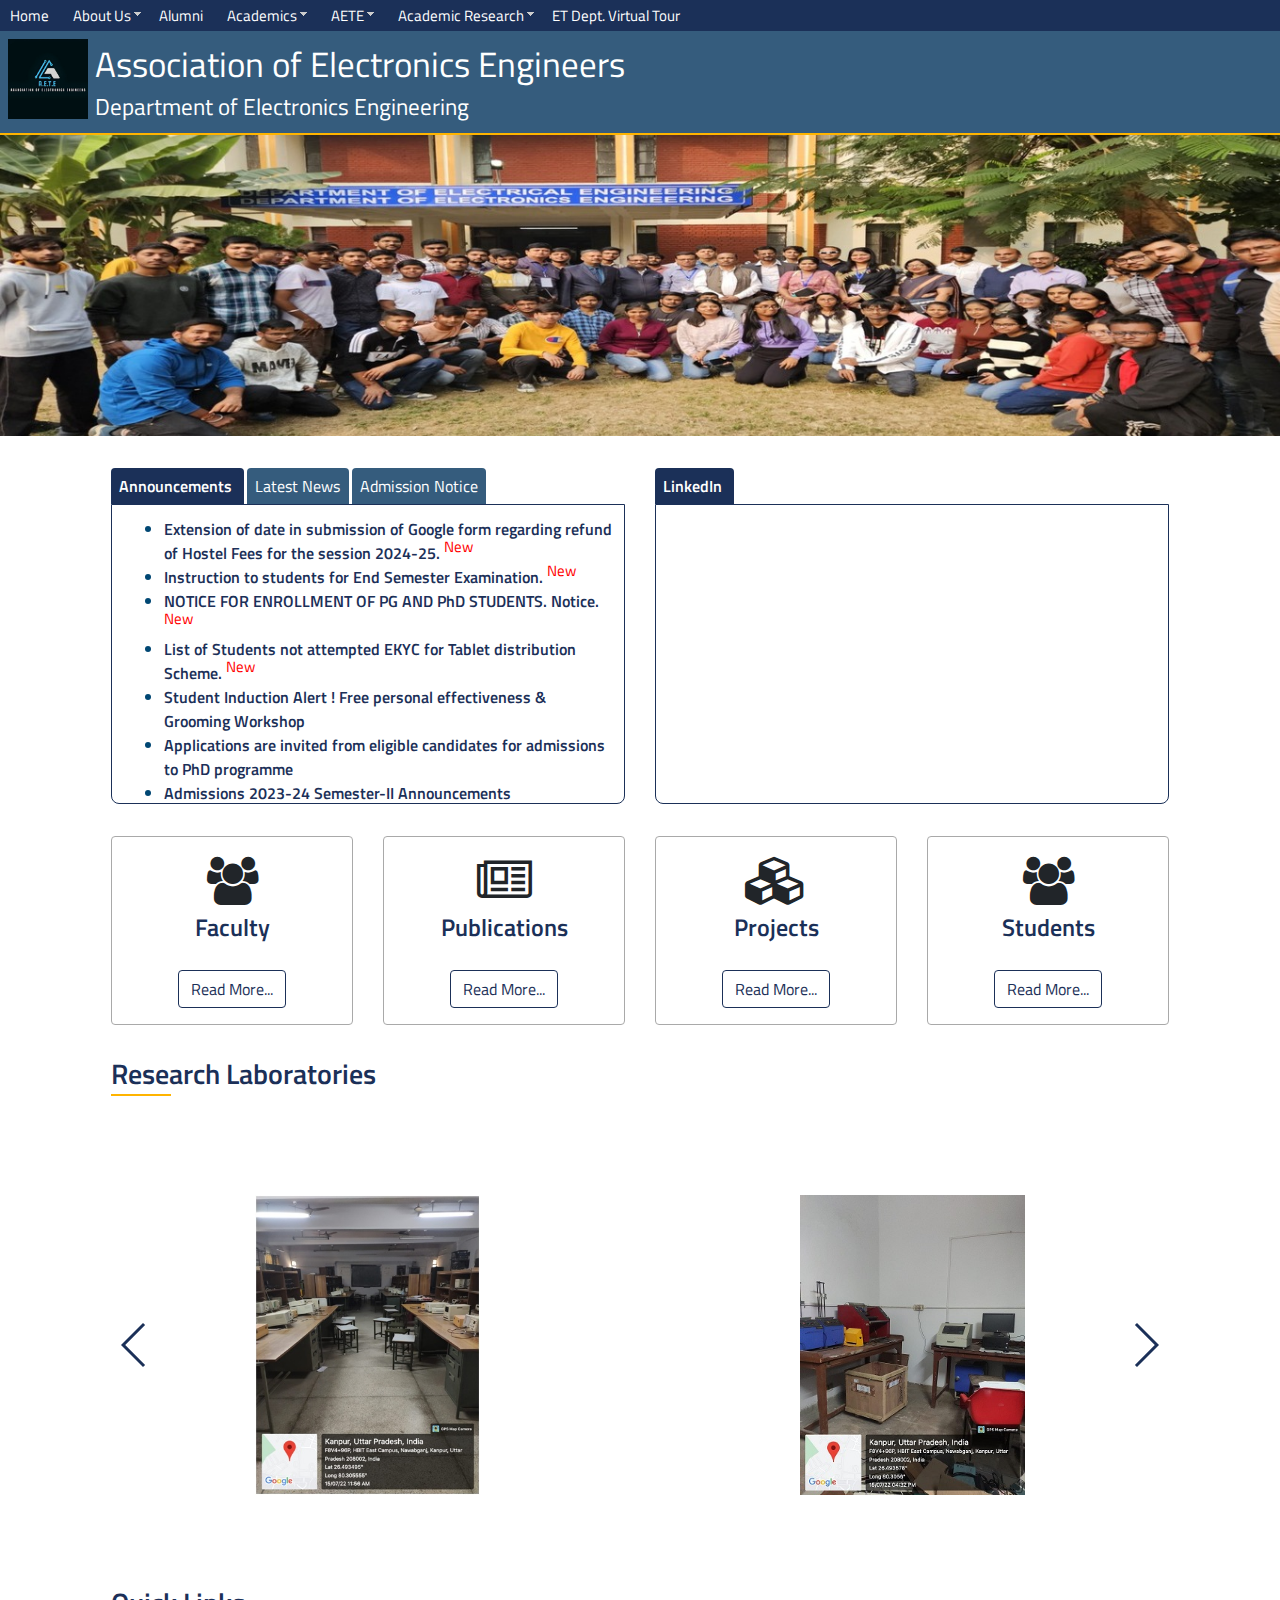
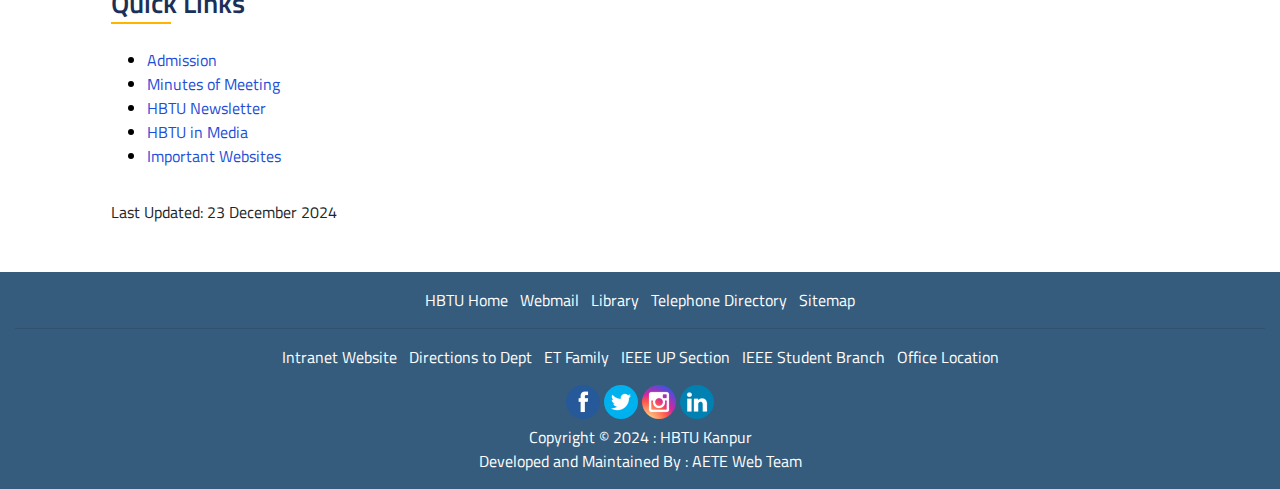
==== index.html @ 01868f66 "Add up" ====
<!DOCTYPE html>
<html
  xmlns="http://www.w3.org/1999/xhtml"
  xml:lang="en-gb"
  lang="en-gb"
  dir="ltr"
  class="theme-light"
>
  <head>
    <meta
      name="viewport"
      content="width=device-width, initial-scale=1, shrink-to-fit=no"
    />

    <link
      href="https://fonts.googleapis.com/css2?family=Cairo:wght@300&display=swap"
      rel="stylesheet"
    />
    <link
      href="https://fonts.googleapis.com/css2?family=Titillium+Web:ital,wght@0,400;0,600;0,700;1,400&display=swap"
      rel="stylesheet"
    />

    <meta http-equiv="content-type" content="text/html; charset=utf-8" />
    <meta name="generator" content="Joomla! - Open Source Content Management" />
    <title>AETE | HBTU Kanpur</title>
    <link href="https://hbtu.ac.in/electronics-engineering/" rel="canonical" />
    <link
      href="/favicon.ico"
      rel="shortcut icon"
      type="image/vnd.microsoft.icon"
    />
    <link
      href="https://www.hbtu.ac.in/"
      rel="search"
      title="Search HBTU Kanpur"
      type="application/opensearchdescription+xml"
    />
    <link rel="stylesheet" href="css/bootstrap.min.css" type="text/css" />
    <link rel="stylesheet" href="css/font-awesome.min.css" type="text/css" />
    <link rel="stylesheet" href="css/datatables.min.css" type="text/css" />
    <link rel="stylesheet" href="css/template.css" type="text/css" />
    <link rel="stylesheet" href="css/animate.css" type="text/css" />
    <link rel="stylesheet" href="css/style.css" type="text/css" />
    <link rel="stylesheet" href="css/swiper.css" type="text/css" />
    <link rel="stylesheet" href="css/default.css" type="text/css" />
    <link rel="stylesheet" href="css/layerslider.css" type="text/css" />
    <link
      rel="stylesheet"
      href="https://fonts.googleapis.com/css?family=Lato:100,300,regular,700,900%7COpen+Sans:300%7CIndie+Flower:regular%7COswald:300,regular,700&amp;subset=latin%2Clatin-ext"
      type="text/css"
    />
    <link rel="stylesheet" href="css/style_1.css" type="text/css" />
    <link rel="stylesheet" href="css/animate_1.css" type="text/css" />
    <link rel="stylesheet" href="css/jux-font-awesome.css" type="text/css" />
    <link rel="stylesheet" href="css/darkblue.css" type="text/css" />
    <link rel="stylesheet" href="css/custom-87.css" type="text/css" />
    <script src="js/greensock.js" type="text/javascript"></script>
    <script src="js/jquery.min.js" type="text/javascript"></script>
    <script src="js/jquery-noconflict.js" type="text/javascript"></script>
    <script src="js/jquery-migrate.min.js" type="text/javascript"></script>
    <script src="js/caption.js" type="text/javascript"></script>
    <script src="js/jquery-3.4.1.js" type="text/javascript"></script>
    <script src="js/popper.min.js" type="text/javascript"></script>
    <script src="js/bootstrap.min.js" type="text/javascript"></script>
    <script src="js/datatables.min.js" type="text/javascript"></script>
    <script src="js/wow.js" type="text/javascript"></script>
    <script src="js/template.js" type="text/javascript"></script>
    <script src="js/custom.js" type="text/javascript"></script>
    <script src="js/swiper.min.js" type="text/javascript"></script>
    <script src="js/layerslider.js" type="text/javascript"></script>
    <script src="js/layerslider.transitions.js" type="text/javascript"></script>
    <script src="js/headroom.js" type="text/javascript"></script>
    <script src="js/navAccordion.js" type="text/javascript"></script>
    <script src="js/jquery-ui.js" type="text/javascript"></script>
    <script type="text/javascript">
      jQuery(window).on("load", function () {
        new JCaption("img.caption");
      });
      jQuery(document).ready(function () {
        var sliderck98 = new Swiper("#sliderck98", {
          setWrapperSize: true, // nécessaire pour garder les images centrées lors de la réduction de la fenêtre
          slidesPerView: "2",
          slidesPerGroup: 1,
          slidesPerColumn: 1,
          spaceBetween: 30,
          centeredSlides: false,
          initialSlide: 0,
          freeMode: 0,
          speed: 300,
          autoplay: 3000,
          autoplayDisableOnInteraction: true,
          autoplayStopOnLast: 1,
          effect: "slide",
          fade: { crossFade: true },
          loop: true,
          loopedSlides: 6,
          keyboardControl: 0,
          mousewheelControl: 0,
          a11y: true,
          paginationType: "none", // 'bullets' or 'progress' or 'fraction' or 'custom'
          breakpoints: {
            320: {
              slidesPerView: 1,
              slidesPerGroup: 2,
              slidesPerColumn: 1,
              spaceBetween: 10,
            },
            480: {
              slidesPerView: 1,
              slidesPerGroup: 2,
              slidesPerColumn: 1,
              spaceBetween: 10,
            },
            640: {
              slidesPerView: 3,
              slidesPerGroup: 2,
              slidesPerColumn: 1,
              spaceBetween: 10,
            },
          },

          // direction: 'horizontal',
          // autoHeight: true, //enable auto height to use more with content in slides. Not for images
          nextButton: ".swiper-button-next",
          prevButton: ".swiper-button-prev",
        });
      });

      jQuery(document).on("click", "#jmm-tabs111 a", function (e) {
        e.preventDefault();
        jQuery(this).tab("show");
        var parent = jQuery(this).parent();
        parent.removeClass("prev next");
        parent.siblings().removeClass("prev active next");
        parent.prev().addClass("prev");
        parent.addClass("active");
        parent.next().addClass("next");
      });
      jQuery(document).ready(function () {
        var module = jQuery("#jmm-tabs111");
        var align = "tabs-above";
        if (jQuery(window).width() <= 767) {
          module.addClass("nav-tabs-responsive");
          module.parent().removeClass(align);
        }
        jQuery(window).resize(function () {
          if (jQuery(window).width() <= 767) {
            module.addClass("nav-tabs-responsive");
            module.parent().removeClass(align);
          } else {
            module.removeClass("nav-tabs-responsive");
            module.parent().addClass(align);
          }
        });
      });
      jQuery(document).on("click", "#jmm-tabs89 a", function (e) {
        e.preventDefault();
        jQuery(this).tab("show");
        var parent = jQuery(this).parent();
        parent.removeClass("prev next");
        parent.siblings().removeClass("prev active next");
        parent.prev().addClass("prev");
        parent.addClass("active");
        parent.next().addClass("next");
      });
      jQuery(document).ready(function () {
        var module = jQuery("#jmm-tabs89");
        var align = "tabs-above";
        if (jQuery(window).width() <= 767) {
          module.addClass("nav-tabs-responsive");
          module.parent().removeClass(align);
        }
        jQuery(window).resize(function () {
          if (jQuery(window).width() <= 767) {
            module.addClass("nav-tabs-responsive");
            module.parent().removeClass(align);
          } else {
            module.removeClass("nav-tabs-responsive");
            module.parent().addClass(align);
          }
        });
      });
      jQuery(function ($) {
        $("a[target=ls-scroll]").each(function () {
          var href = this.getAttribute("href"),
            root = "/index/";
          if (href.indexOf(root) === 0)
            this.setAttribute("href", href.substr(root.length));
        });
      });
      var LS_Meta = { v: "6.6.061" };
    </script>
  </head>

  <body>
    <div class="hide-content">
      <ul class="menu">
        <li class="nav-item item-112">
          <a class="nav-link" href="#">Search Result</a>
        </li>
        <li class="nav-item item-121">
          <a class="nav-link" href="#">Admissions</a>
        </li>
        <li class="nav-item item-123">
          <a class="nav-link" href="#">Contact Us</a>
        </li>
        <li class="nav-item item-124">
          <a class="nav-link" href="#">History</a>
        </li>
        <li class="nav-item item-125">
          <a class="nav-link" href="#">PhD Program</a>
        </li>
        <li class="nav-item item-127">
          <a class="nav-link" href="#">M.Tech Program</a>
        </li>
        <li class="nav-item item-130">
          <a class="nav-link" href="#">B.Tech</a>
        </li>
        <li class="nav-item item-131">
          <a class="nav-link" href="#">Minor Programme</a>
        </li>

        <li class="nav-item item-166">
          <a class="nav-link" href="#">Awards and Honours</a>
        </li>
        <li class="nav-item item-167">
          <a class="nav-link" href="#">Distinguished Alumni</a>
        </li>
        <li class="nav-item item-168">
          <a class="nav-link" href="#">Administrative Staff</a>
        </li>
        <li class="nav-item item-170">
          <a class="nav-link" href="#">Faculty</a>
        </li>

        <li class="nav-item item-343">
          <a class="nav-link" href="#">Staff Forms</a>
        </li>
        <li class="nav-item item-344">
          <a class="nav-link" href="#">Students Forms</a>
        </li>
        <li class="nav-item item-350">
          <a class="nav-link" href="#">Sitemap</a>
        </li>
      </ul>
    </div>
    <div id="top-menu" class="top-menu sticky-top">
      <div class="moduletable">
        <div id="jux_memamenu87">
          <div id="megamenucss" class="megamenucss87">
            <div
              id="js-mainnav"
              class="clearfix megamenu horizontal left darkblue sticky_left down noJS megamenu"
            >
              <div id="CSS3-megaMenuToggle" class="megaMenuToggle">
                <i class="jux-fa jux-fa-bars font-item-menu"></i>
              </div>
              <div
                class="mainNav js-megamenu container-fluid clearfix"
                id="js-meganav"
              >
                <ul class="megamenu level0">
                  <li id="Home" class="megacss first active submenu-align-auto">
                    <a href="index.html" class="megacss first active hasTip" id="menu101"
                      ><span class="menu-title"
                        ><i class="jux-fa jux-"></i>Home</span
                      ></a
                    >
                  </li>
                  <li id="AboutUs" class="megacss haschild submenu-align-auto">
                    <a href="#" class="megacss haschild hasTip" id="menu195"
                      ><span class="menu-title"
                        ><i class="jux-fa jux-"></i>About Us</span
                      ></a
                    >
                    <div class="childcontent adddropdown clearfix cols1">
                      <div
                        class="childcontent-inner-wrap dropdown-menu tabs_vertical"
                      >
                        <div
                          class="childcontent-inner clearfix"
                          style="width: 200px"
                        >
                          <div
                            class="megacol column1 first"
                            style="width: 200px"
                          >
                            <ul class="megamenu level1">
                              <li
                                id="ContactUs"
                                class="megacss first submenu-align-auto"
                              >
                                <a
                                  href="contact-us.html"
                                  class="megacss first hasTip"
                                  id="menu196"
                                  ><span class="menu-title"
                                    ><i class="jux-fa jux-"></i>Contact Us</span
                                  ></a
                                >
                              </li>
                              <li
                                id="History"
                                class="megacss submenu-align-auto"
                              >
                                <a
                                  href="history.html"
                                  class="megacss hasTip"
                                  id="menu197"
                                  ><span class="menu-title"
                                    ><i class="jux-fa jux-"></i>History</span
                                  ></a
                                >
                              </li>
                              <li
                                id="Head'smessage"
                                class="megacss last submenu-align-auto"
                              >
                                <a
                                  href="head-message.html"
                                  class="megacss last hasTip"
                                  id="menu336"
                                  ><span class="menu-title"
                                    ><i class="jux-fa jux-"></i>Head's
                                    message</span
                                  ></a
                                >
                              </li>
                            </ul>
                          </div>
                        </div>
                      </div>
                    </div>
                  </li>
                  <li id="Admissions" class="megacss submenu-align-auto">
                    <a href="https://hbtu.ac.in/dean-of-student-welfare/#dswcirculars" class="megacss hasTip" id="menu274"
                      ><span class="menu-title"
                        ><i class="jux-fa jux-"></i>Alumni</span
                      ></a
                    >
                  </li>
                  <li
                    id="Academics"
                    class="megacss haschild submenu-align-auto"
                  >
                    <a href="#" class="megacss haschild hasTip" id="menu198"
                      ><span class="menu-title"
                        ><i class="jux-fa jux-"></i>Academics</span
                      ></a
                    >
                    <div class="childcontent adddropdown clearfix cols1">
                      <div
                        class="childcontent-inner-wrap dropdown-menu tabs_vertical"
                      >
                        <div
                          class="childcontent-inner clearfix"
                          style="width: 200px"
                        >
                          <div
                            class="megacol column1 first"
                            style="width: 200px"
                          >
                            <ul class="megamenu level1">
                              <li
                                id="PostGraduateProgramme"
                                class="megacss first haschild submenu-align-auto"
                              >
                                <a
                                  href="#"
                                  class="megacss first haschild hasTip"
                                  id="menu199"
                                  ><span class="menu-title"
                                    ><i class="jux-fa jux-"></i>Post Graduate
                                    Programme</span
                                  ></a
                                >
                                <div
                                  class="childcontent adddropdown clearfix cols1"
                                >
                                  <div
                                    class="childcontent-inner-wrap dropdown-menu tabs_vertical"
                                  >
                                    <div
                                      class="childcontent-inner clearfix"
                                      style="width: 200px"
                                    >
                                      <div
                                        class="megacol column1 first"
                                        style="width: 200px"
                                      >
                                        <ul class="megamenu level2">
                                          <li
                                            id="PhD"
                                            class="megacss first submenu-align-auto"
                                          >
                                            <a
                                              href="phd-course.html"
                                              class="megacss first hasTip"
                                              id="menu200"
                                              ><span class="menu-title"
                                                ><i class="jux-fa jux-"></i
                                                >PhD</span
                                              ></a
                                            >
                                          </li>

                                          <li
                                            id="M.Tech"
                                            class="megacss submenu-align-auto"
                                          >
                                            <a
                                              href="mtech-course.html"
                                              class="megacss hasTip"
                                              id="menu202"
                                              ><span class="menu-title"
                                                ><i class="jux-fa jux-"></i
                                                >M.Tech</span
                                              ></a
                                            >
                                          </li>
                                        </ul>
                                      </div>
                                    </div>
                                  </div>
                                </div>
                              </li>
                              <li
                                id="UnderGraduateProgramme"
                                class="megacss haschild submenu-align-auto"
                              >
                                <a
                                  href="#"
                                  class="megacss haschild hasTip"
                                  id="menu205"
                                  ><span class="menu-title"
                                    ><i class="jux-fa jux-"></i>Under Graduate
                                    Programme</span
                                  ></a
                                >
                                <div
                                  class="childcontent adddropdown clearfix cols1"
                                >
                                  <div
                                    class="childcontent-inner-wrap dropdown-menu tabs_vertical"
                                  >
                                    <div
                                      class="childcontent-inner clearfix"
                                      style="width: 200px"
                                    >
                                      <div
                                        class="megacol column1 first"
                                        style="width: 200px"
                                      >
                                        <ul class="megamenu level2">
                                          <li
                                            id="B.Tech"
                                            class="megacss first submenu-align-auto"
                                          >
                                            <a
                                              href="btech-course.html"
                                              class="megacss first hasTip"
                                              id="menu206"
                                              ><span class="menu-title"
                                                ><i class="jux-fa jux-"></i
                                                >B.Tech</span
                                              ></a
                                            >
                                          </li>

                                          <li
                                            id="MinorProgramme"
                                            class="megacss submenu-align-auto"
                                          >
                                            <a
                                              href="btech-minor-course.html"
                                              class="megacss hasTip"
                                              id="menu208"
                                              ><span class="menu-title"
                                                ><i class="jux-fa jux-"></i
                                                >Minor Programme</span
                                              ></a
                                            >
                                          </li>
                                        </ul>
                                      </div>
                                    </div>
                                  </div>
                                </div>
                              </li>

                              <li
                                id="Calendar"
                                class="megacss haschild submenu-align-auto"
                              >
                                <a
                                  href="#"
                                  class="megacss haschild hasTip"
                                  id="menu215"
                                  ><span class="menu-title"
                                    ><i class="jux-fa jux-"></i>Calendar</span
                                  ></a
                                >
                                <div
                                  class="childcontent adddropdown clearfix cols1"
                                >
                                  <div
                                    class="childcontent-inner-wrap dropdown-menu tabs_vertical"
                                  >
                                    <div
                                      class="childcontent-inner clearfix"
                                      style="width: 200px"
                                    >
                                      <div
                                        class="megacol column1 first"
                                        style="width: 200px"
                                      >
                                        <ul class="megamenu level2">
                                          <li
                                            id="CourseCalendar"
                                            class="megacss first submenu-align-auto"
                                          >
                                            <a
                                              href="#"
                                              class="megacss first hasTip"
                                              id="menu216"
                                              ><span class="menu-title"
                                                ><i class="jux-fa jux-"></i
                                                >Course Calendar</span
                                              ></a
                                            >
                                          </li>
                                          <li
                                            id="AcademicCalendar"
                                            class="megacss last submenu-align-auto"
                                          >
                                            <a
                                              href="#"
                                              target="_blank"
                                              class="megacss last hasTip"
                                              id="menu218"
                                              ><span class="menu-title"
                                                ><i class="jux-fa jux-"></i
                                                >Academic Calendar</span
                                              ></a
                                            >
                                          </li>
                                        </ul>
                                      </div>
                                    </div>
                                  </div>
                                </div>
                              </li>
                              <li
                                id="Admission"
                                class="megacss haschild submenu-align-auto"
                              >
                                <a
                                  href="#"
                                  class="megacss haschild hasTip"
                                  id="menu219"
                                  ><span class="menu-title"
                                    ><i class="jux-fa jux-"></i>Alumni</span
                                  ></a
                                >
                                <div
                                  class="childcontent adddropdown clearfix cols1"
                                >
                                  <div
                                    class="childcontent-inner-wrap dropdown-menu tabs_vertical"
                                  >
                                    <div
                                      class="childcontent-inner clearfix"
                                      style="width: 200px"
                                    >
                                      <div
                                        class="megacol column1 first"
                                        style="width: 200px"
                                      >
                                        <ul class="megamenu level2">
                                          <li
                                            id="PostGraduate"
                                            class="megacss first submenu-align-auto"
                                          >
                                            <a
                                              href="#"
                                              class="megacss first hasTip"
                                              id="menu220"
                                              ><span class="menu-title"
                                                ><i class="jux-fa jux-"></i>Post
                                                Graduate</span
                                              ></a
                                            >
                                          </li>
                                          <li
                                            id="UnderGraduate"
                                            class="megacss submenu-align-auto"
                                          >
                                            <a
                                              href="#"
                                              target="_blank"
                                              class="megacss hasTip"
                                              id="menu221"
                                              ><span class="menu-title"
                                                ><i class="jux-fa jux-"></i
                                                >Under Graduate</span
                                              ></a
                                            >
                                          </li>
                                          <li
                                            id="InternationalStudents"
                                            class="megacss submenu-align-auto"
                                          >
                                            <a
                                              href="#"
                                              target="_blank"
                                              class="megacss hasTip"
                                              id="menu222"
                                              ><span class="menu-title"
                                                ><i class="jux-fa jux-"></i
                                                >International Students</span
                                              ></a
                                            >
                                          </li>
                                          <li
                                            id="StudentsAdmitted/Graduated"
                                            class="megacss last submenu-align-auto"
                                          >
                                            <a
                                              href="#"
                                              class="megacss last hasTip"
                                              id="menu223"
                                              ><span class="menu-title"
                                                ><i class="jux-fa jux-"></i
                                                >Students Admitted /
                                                Graduated</span
                                              ></a
                                            >
                                          </li>
                                        </ul>
                                      </div>
                                    </div>
                                  </div>
                                </div>
                              </li>
                              <li
                                id="LinksmaintainedbyDOAA"
                                class="megacss haschild submenu-align-auto"
                              >
                                <a
                                  href="#"
                                  class="megacss haschild hasTip"
                                  id="menu225"
                                  ><span class="menu-title"
                                    ><i class="jux-fa jux-"></i>Links maintained
                                    by DAA</span
                                  ></a
                                >
                                <div
                                  class="childcontent adddropdown clearfix cols1"
                                >
                                  <div
                                    class="childcontent-inner-wrap dropdown-menu tabs_vertical"
                                  >
                                    <div
                                      class="childcontent-inner clearfix"
                                      style="width: 200px"
                                    >
                                      <div
                                        class="megacol column1 first"
                                        style="width: 200px"
                                      >
                                        <ul class="megamenu level2">
                                          <li
                                            id="OARS"
                                            class="megacss first submenu-align-auto"
                                          >
                                            <a
                                              href="#"
                                              target="_blank"
                                              class="megacss first hasTip"
                                              id="menu227"
                                              ><span class="menu-title"
                                                ><i class="jux-fa jux-"></i
                                                >OARS</span
                                              ></a
                                            >
                                          </li>
                                          <li
                                            id="ExamSchedule"
                                            class="megacss last submenu-align-auto"
                                          >
                                            <a
                                              href="#"
                                              target="_blank"
                                              class="megacss last hasTip"
                                              id="menu228"
                                              ><span class="menu-title"
                                                ><i class="jux-fa jux-"></i>Exam
                                                Schedule</span
                                              ></a
                                            >
                                          </li>
                                        </ul>
                                      </div>
                                    </div>
                                  </div>
                                </div>
                              </li>
                            </ul>
                          </div>
                        </div>
                      </div>
                    </div>
                  </li>
                  <li id="People" class="megacss haschild submenu-align-auto">
                    <a
                      href="faculty.html"
                      class="megacss haschild hasTip"
                      id="menu232"
                      ><span class="menu-title"
                        ><i class="jux-fa jux-"></i>AETE</span
                      ></a
                    >
                    <div class="childcontent adddropdown clearfix cols1">
                      <div
                        class="childcontent-inner-wrap dropdown-menu tabs_vertical"
                      >
                        <div
                          class="childcontent-inner clearfix"
                          style="width: 200px"
                        >
                          <div
                            class="megacol column1 first"
                            style="width: 200px"
                          >
                            <ul class="megamenu level1">
                              <li
                                id="Faculty"
                                class="megacss first haschild submenu-align-auto"
                              >
                                <a
                                  href="faculty.html"
                                  class="megacss first haschild hasTip"
                                  id="menu233"
                                  ><span class="menu-title"
                                    ><i class="jux-fa jux-"></i>Our Team</span
                                  ></a
                                >
                              </li>
                              <li
                                id="Staff"
                                class="megacss last haschild submenu-align-auto"
                              >
                                <a
                                  href="staff.html"
                                  class="megacss last haschild hasTip"
                                  id="menu256"
                                  ><span class="menu-title"
                                    ><i class="jux-fa jux-"></i>Faculty</span
                                  ></a
                                >
                              </li>
                            </ul>
                          </div>
                        </div>
                      </div>
                    </div>
                  </li>
                  <li id="Research" class="megacss haschild submenu-align-auto">
                    <a href="#" class="megacss haschild hasTip" id="menu259"
                      ><span class="menu-title"
                        ><i class="jux-fa jux-"></i>Academic Research</span
                      ></a
                    >
                    <div class="childcontent adddropdown clearfix cols1">
                      <div
                        class="childcontent-inner-wrap dropdown-menu tabs_vertical"
                      >
                        <div
                          class="childcontent-inner clearfix"
                          style="width: 200px"
                        >
                          <div
                            class="megacol column1 first"
                            style="width: 200px"
                          >
                            <ul class="megamenu level1">
                              <li
                                id="Publications"
                                class="megacss first submenu-align-auto"
                              >
                                <a
                                  href="research-projects.html"
                                  class="megacss first hasTip"
                                  id="menu260"
                                  ><span class="menu-title"
                                    ><i class="jux-fa jux-"></i>Research &
                                    Projects</span
                                  ></a
                                >
                              </li>
                              <li
                                id="Publications"
                                class="megacss first submenu-align-auto"
                              >
                                <a
                                  href="publications-awards.html"
                                  class="megacss first hasTip"
                                  id="menu260"
                                  ><span class="menu-title"
                                    ><i class="jux-fa jux-"></i>Publications &
                                    Achievements</span
                                  ></a
                                >
                              </li>
                            </ul>
                          </div>
                        </div>
                      </div>
                    </div>
                  </li>
                  <li id="Admissions" class="megacss submenu-align-auto">
                    <a href="https://www.youtube.com/watch?v=nplfUZuAIqM" class="megacss hasTip" id="menu274"
                      ><span class="menu-title"
                        ><i class="jux-fa jux-"></i>ET Dept. Virtual Tour</span
                      ></a
                    >
                  </li>
                  <li
                    id="Facilities"
                    class="megacss haschild submenu-align-auto"
                  >
                    <!-- <a href="#" class="megacss haschild hasTip" id="menu314"
                      ><span class="menu-title"
                        ><i class="jux-fa jux-"></i>Facilities</span
                      ></a
                    > -->
                    <div class="childcontent adddropdown clearfix cols1">
                      <div
                        class="childcontent-inner-wrap dropdown-menu tabs_vertical"
                      >
                        <div
                          class="childcontent-inner clearfix"
                          style="width: 200px"
                        >
                          <div
                            class="megacol column1 first"
                            style="width: 200px"
                          >
                            <ul class="megamenu level1">
                              <li
                                id="RoomBookingSystem"
                                class="megacss first submenu-align-auto"
                              >
                                <a
                                  href="#"
                                  target="_blank"
                                  class="megacss first hasTip"
                                  id="menu317"
                                  ><span class="menu-title"
                                    ><i class="jux-fa jux-"></i>General
                                    Labs</span
                                  ></a
                                >
                              </li>
                              <li
                                id="PCBFabricationLab"
                                class="megacss last submenu-align-auto"
                              >
                                <a
                                  href="#"
                                  class="megacss last hasTip"
                                  id="menu318"
                                  ><span class="menu-title"
                                    ><i class="jux-fa jux-"></i>Specialised
                                    Equipments Lab</span
                                  ></a
                                >
                              </li>
                            </ul>
                          </div>
                        </div>
                      </div>
                    </div>
                  </li>
                  <li
                    id="Forms"
                    class="megacss last haschild submenu-align-auto"
                  >
                    <!-- <a
                      href="#"
                      class="megacss last haschild hasTip"
                      id="menu316"
                      ><span class="menu-title"
                        ><i class="jux-fa jux-"></i>Alumni</span
                      ></a
                    > -->
                    <div class="childcontent adddropdown clearfix cols1">
                      <div
                        class="childcontent-inner-wrap dropdown-menu tabs_vertical"
                      >
                        <div
                          class="childcontent-inner clearfix"
                          style="width: 200px"
                        >
                          <div
                            class="megacol column1 first"
                            style="width: 200px"
                          >
                            <ul class="megamenu level1">
                              <li
                                id="Students"
                                class="megacss first submenu-align-auto"
                              >
                                <a
                                  href="#"
                                  class="megacss first hasTip"
                                  id="menu310"
                                  ><span class="menu-title"
                                    ><i class="jux-fa jux-"></i>Students</span
                                  ></a
                                >
                              </li>
                              <li
                                id="Staff"
                                class="megacss last submenu-align-auto"
                              >
                                <a
                                  href="#"
                                  class="megacss last hasTip"
                                  id="menu315"
                                  ><span class="menu-title"
                                    ><i class="jux-fa jux-"></i>Staff</span
                                  ></a
                                >
                              </li>
                            </ul>
                          </div>
                        </div>
                      </div>
                    </div>
                  </li>
                </ul>
              </div>
            </div>
          </div>
        </div>

        <script type="text/javascript">
          jQuery(document).ready(function ($) {
            $(".megamenucss87 #CSS3-megaMenuToggle").click(function () {
              // Menu on mobile
              if (document.body.offsetWidth < 769) {
                0;

                if (!$(".jux-custom-css").hasClass("jux-custom-css")) {
                  jQuery(".mainNav").navAccordion({
                    expandButtonText:
                      '<i class="jux-fa jux-fa-angle-down "></i>', //Text inside of buttons can be HTML
                    collapseButtonText:
                      '<i class="jux-fa jux-fa-angle-up "></i>',
                  });
                }
              }
              // end menu on mobile
              $(".megamenucss87 .js-megamenu").toggleClass(
                "dropdown-menucssjs-meganav"
              );
              $(".jux-custom-css").addClass("accordion-btn-wrap");
            });
            if (document.body.offsetWidth < 769) {
              $(".megamenucss87 .jux_tabs_db").removeClass("jux_tabs_item");
            }
            $(window).resize(function () {
              if (document.body.offsetWidth > 768) {
                $(".megamenucss87 .jux_tabs_db").addClass("jux_tabs_item");
                $(".megamenucss87 .js-megamenu").removeClass(
                  "dropdown-menucssjs-meganav"
                );
                $(".jux-custom-css").removeClass("accordion-btn-wrap");
              } else {
                $(".megamenucss87 .jux_tabs_db").removeClass("jux_tabs_item");
              }
            });
          });
        </script>
        <script>
          // jQuery(document).ready(function ($) {
          //   // jQuery( ".jux-tabs" ).tabs();
          // });
          jQuery(document).ready(function ($) {
            // Hàm active tab nào đó
            // kiểm tra content của các tab, nếu không phải content của tab đầu tiên ( có class là first)  thì ẩn hết các content đó
            $(
              ".jux-tabs  .childcontent-inner  > .megacol  > .megamenu.level1  > .submenu-align-auto"
            ).each(function (index, el) {
              if (!$(this).hasClass("first")) {
                $(this).hide();
              }
            });
            // activeTab($('.childcontent-inner   .jux_tabs_db.jux_tabs_item ul  li:first-child'));
            function activeTab(obj) {
              // Xóa class active tất cả các tab
              $(
                ".childcontent-inner  .jux_tabs_db.jux_tabs_item ul li"
              ).removeClass("active");
              // Thêm class active vòa tab đang click
              $(obj).addClass("active");
              // Lấy href của tab để show content tương ứng
              var id = $(obj).find("a").attr("href");
              // Hiển thị nội dung của tab hiện tại
              $(obj)
                .parents(".jux_tabs_item ")
                .next()
                .find(" > ul > li.submenu-align-auto")
                .hide();
              $(id).show();
            }
            // Sự kiện click đổi tab
            $(".childcontent-inner .jux_tabs_db.jux_tabs_item ul li").click(
              function () {
                activeTab(this);
                return false;
              }
            );
          });
          jQuery(document).ready(function ($) {
            $('[data-toggle="tooltip"]').tooltip();
          });
        </script>
      </div>
    </div>
    <div class="container-fluid header-style">
      <!----to change transparent header use wtk-overlay-menu ------------------------->
      <div class="row justify-content-between py-1">
        <div class="col-sm-12 col-md-8 col-lg-9 my-1">
          <div class="row">
            <div class="col-lg-1 col-md-3 col-2 px-2 text-center">
              <div class="mr-n2 mr-md-n3">
                <a class="text-white" href="#">
                  <img src="favicon.png" class="img-fluid" />
                  <!-- <img src="images/iitk-logo-3.svg" class="img-fluid"> -->
                </a>
              </div>
            </div>
            <div class="col-lg-11 col-md-9 col-10 ml-n2 ml-lg-0 text-left dept">
              <div class="moduletable">
                <div class="custom">
                  <p class="anim-typewriter">Association of Electronics Engineers
                     </p>
                  <p class="typewriter-text">
                    Department of Electronics Engineering
                  </p>
                </div>
              </div>
            </div>
          </div>
        </div>
        <div
          class="col-sm-12 col-md-4 col-lg-3 mt-2 search-mod"
          style="float: right"
        >
          <div class="moduletable">
            <div class="search">
              <form
                action="#"
                method="post"
                class="form-inline w-100"
                style="float: right"
              >
                <label for="mod-search-searchword" class="d-none"
                  >Search...</label
                >
                <div class="input-group w-100">
                  <!-- <input
                    name="searchword"
                    id="mod-search-searchword"
                    maxlength="20"
                    class="form-control form-control-sm inputbox search-query"
                    type="text"
                    size="20"
                    value="Search..."
                    onblur="if (this.value=='') this.value='Search...';"
                    onfocus="if (this.value=='Search...') this.value='';"
                  /> -->
                  <div class="input-group-append">
                    <!-- <button
                      class="button btn btn-sm btn-site"
                      style="padding: 0 10px"
                      onclick="this.form.searchword.focus();"
                    > -->
                      <!-- <i class="fa fa-search" aria-hidden="true"></i> -->
                    </button>
                  </div>
                  <input type="hidden" name="task" value="search" />
                  <input type="hidden" name="option" value="com_search" />
                  <input type="hidden" name="Itemid" value="112" />
                </div>
              </form>
            </div>
          </div>
        </div>
      </div>
      <div class="row">
        <nav
          id="main-menu"
          class="col-12 navbar navbar-expand-md navbar-light main-menu-stick-none"
        >
          <a class="navbar-brand text-white" href="#">
            <img
              src="favicon.png"
              class="img-fluid"
              alt="HBTU_LOGO"
              style="max-width: 45px"
            />&nbsp;HBTU Kanpur</a
          >
        </nav>
      </div>
    </div>

    <!--changes done on 2X-XX-XXXX class from content to main-content -->

    <div id="slider-1">
      <div class="moduletable">
        <script>
          jQuery(document).ready(function () {
            if (typeof jQuery.fn.layerSlider == "undefined") {
              if (window._layerSlider && window._layerSlider.showNotice) {
                window._layerSlider.showNotice("layerslider_1", "jquery");
              }
            } else {
              jQuery("#layerslider_1").layerSlider({
                createdWith: "6.6.061",
                sliderVersion: "6.6.061",
                fullSizeMode: "fitheight",
                skin: "v6",
                navStartStop: false,
                navButtons: false,
                showCircleTimer: false,
                popupWidth: 640,
                popupHeight: 360,
                skinsPath: "#",
              });
            }
          });
        </script>
        <div
          id="layerslider_1"
          class="ls-wp-container fitvidsignore"
          style="
            width: 1360px;
            height: 320px;
            margin: 0 auto;
            margin-bottom: 0px;
          "
        >
          <div class="ls-slide" data-ls="duration:4000;kenburnsscale:1.2;">
            <img
              src="images/ee-slide-2024-2.jpg"
              class="ls-bg"
              alt="Slide background"
            />
            <p
              style="
                top: 239px;
                left: 310px;
                text-align: initial;
                font-weight: 400;
                font-style: normal;
                text-decoration: none;
                mix-blend-mode: normal;
                font-size: 35px;
                background: rgba(0, 0, 0, 0.73);
                opacity: 1;
                color: #fff;
                padding-top: 10px;
                padding-right: 12px;
                padding-bottom: 10px;
                padding-left: 12px;
              "
              class="ls-l"
              data-ls="texttransitionin:true;texttypein:chars_asc;textdurationin:400;"
            >
              Welcome to Department of Electronics Engineering
            </p>
          </div>
          <div class="ls-slide" data-ls="duration:4000;kenburnsscale:1.2;">
            <img
              src="images/ee-background.jpg"
              class="ls-bg"
              alt="Slide background"
              title="Slide #4"
            /><a class="ls-l" href="#" target="_self"
              ><img
                style="
                  top: 64px;
                  left: 162px;
                  text-align: initial;
                  font-weight: 400;
                  font-style: normal;
                  text-decoration: none;
                  opacity: 1;
                  mix-blend-mode: normal;
                  width: 187px;
                  height: 187px;
                  color: #fff;
                  border-top: 2px solid #fff;
                  border-right: 2px solid #fff;
                  border-bottom: 2px solid #fff;
                  border-left: 2px solid #fff;
                "
                class=""
                src="images/dr-ashutosh-singh.jpg"
                alt="" /></a
            ><a class="ls-l" href="#" target="_self">
              <p
                style="
                  white-space: normal;
                  top: 99px;
                  left: 406px;
                  text-align: initial;
                  font-weight: 400;
                  font-style: normal;
                  text-decoration: none;
                  mix-blend-mode: normal;
                  font-size: 30px;
                  width: 778px;
                  height: 41px;
                  color: #fff;
                "
                class=""
              >
                Dr. Ashutosh Singh, Head of Department, Harcourt Butler
                Technical University, Kanpur
              </p>
            </a>
          </div>
          <div class="ls-slide" data-ls="duration:4000;kenburnsscale:1.2;">
            <img
              src="images/ee-background.jpg"
              class="ls-bg"
              alt="Slide background"
              title="Slide #4"
            /><a class="ls-l" href="#" target="_self"
              ><img
                style="
                  top: 64px;
                  left: 162px;
                  text-align: initial;
                  font-weight: 400;
                  font-style: normal;
                  text-decoration: none;
                  opacity: 1;
                  mix-blend-mode: normal;
                  width: 187px;
                  height: 187px;
                  color: #fff;
                  border-top: 2px solid #fff;
                  border-right: 2px solid #fff;
                  border-bottom: 2px solid #fff;
                  border-left: 2px solid #fff;
                "
                class=""
                src="images/varun-secretary.jpg"
                alt="" /></a
            ><a class="ls-l" href="#" target="_self">
              <p
                style="
                  white-space: normal;
                  top: 99px;
                  left: 406px;
                  text-align: initial;
                  font-weight: 400;
                  font-style: normal;
                  text-decoration: none;
                  mix-blend-mode: normal;
                  font-size: 30px;
                  width: 778px;
                  height: 41px;
                  color: #fff;
                "
                class=""
              >
                Varun Gautam, Secretary, 
                Association of Electronics Engineers
              </p>
            </a>
          </div>
          <div class="ls-slide" data-ls="duration:4000;kenburnsscale:1.2;">
            <img
              src="images/ee-slide-2024-3.jpg"
              class="ls-bg"
              alt="Slide background"
            />
          </div>
          <!-- <div class="ls-slide" data-ls="duration:4000;kenburnsscale:1.2;"><img src="#"
						class="ls-bg" alt="Slide background"></div> -->
        </div>
      </div>
    </div>

    <div id="main-content" class="container-fluid main-content">
      <div class="pt-3"></div>

      <div class="row" style="min-height: 434px">
        <div id="content" role="main" class="col-md-12 mb-3">
          <section id="main-top" class="row justify-content-center">
            <div class="col-sm-12 mb-3"></div>
            <div class="col-sm-12 col-md-6 mb-3 wow fadeInUp slow">
              <div class="moduletable">
                <div id="jmm-simple-tabs-89" class="jmm-simple-tabs default">
                  <div class="jmm-simple-tabs-in tabs-above">
                    <ul class="nav nav-tabs" id="jmm-tabs89">
                      <li class="nav-item prev d-md-none">
                        <a
                          href="#"
                          class="nav-link disabled"
                          style="color: gray !important"
                        ></a>
                      </li>

                      <li class="nav-item active">
                        <a
                          href="#Announcements-89-1"
                          data-toggle="tab"
                          role="tab"
                          class="nav-link active"
                          aria-controls="Announcements-89-1"
                        >
                          <span class="jmm-title">Announcements</span>
                        </a>
                      </li>

                      <li class="nav-item next">
                        <a
                          href="#LatestNews-89-2"
                          data-toggle="tab"
                          role="tab"
                          class="nav-link next"
                          aria-controls="LatestNews-89-2"
                        >
                          <span class="jmm-title">Latest News</span>
                        </a>
                      </li>

                      <li class="nav-item">
                        <a
                          href="#AdmissionNotice-89-3"
                          data-toggle="tab"
                          role="tab"
                          class="nav-link"
                          aria-controls="AdmissionNotice-89-3"
                        >
                          <span class="jmm-title">Admission Notice</span>
                        </a>
                      </li>
                      <li class="nav-item d-md-none">
                        <a href="#" class="nav-link disabled"></a>
                      </li>
                    </ul>

                    <div class="tab-content">
                      <div
                        class="tab-pane animated fadeInUp active"
                        id="Announcements-89-1"
                      >
                        <div class="wtk-text">
                          <ul>
                            <li>
                              <a
                                class="wtk-links"
                                href="https://hbtu.ac.in/academics-notice/1043dsw2024-51224.pdf"
                                target="_blank"
                                >Extension of date in submission of Google form
                                regarding refund of Hostel Fees for the session
                                2024-25.
                              </a>
                              <sup style="color: red; font-size: 15px">New</sup>
                            </li>

                            <li>
                              <a
                                class="wtk-links"
                                href="https://hbtu.ac.in/academics-notice/Instructiontostudents2024.pdf"
                                target="_blank"
                              >
                                Instruction to students for End Semester
                                Examination.
                              </a>
                              <sup style="color: red; font-size: 15px">New</sup>
                            </li>

                            <li>
                              <a class="wtk-links" href="https://hbtu.ac.in/academics-notice/NOTICE%20FOR%20ENROLLMENT%20OF%20PG%20AND%20PhD%20STUDENTS.pdf" target="_blank">
                                NOTICE FOR ENROLLMENT OF PG AND PhD STUDENTS.
                                Notice.</a
                              >
                              <sup style="color: red; font-size: 15px">New</sup>
                            </li>

                            <li>
                              <a class="wtk-links" href="https://hbtu.ac.in/GO/TAB%20LIST%20FOR%20EKYC.pdf" target="_blank"
                                >List of Students not attempted EKYC for Tablet
                                distribution Scheme.</a
                              >
                              <sup style="color: red; font-size: 15px">New</sup>
                            </li>

                            <li>
                              <a class="wtk-links" href="https://hbtu.ac.in/GO/966dsw2024.pdf" target="_blank">
                                Student Induction Alert ! Free personal
                                effectiveness & Grooming Workshop
                              </a>
                            </li>

                            <li>
                            
                              <a class="wtk-links" href="https://hbtu.ac.in/wp-content/uploads/2024/07/Guidelines-for-PhD-Winter-session-2024-25_removed.pdf" target="_blank"
                                >  Applications are invited from eligible candidates
                                for admissions to PhD programme</a
                              >
                            </li>
                            <li>
                              <a class="wtk-links" href="https://hbtu.ac.in/academics-notice/Revised%20Academic%20Calander%202024-25.pdf" target="_blank"
                                >Admissions 2023-24 Semester-II Announcements</a
                              >
                              
                            </li>
                          </ul>
                        </div>
                      </div>

                      <div
                        class="tab-pane animated fadeInUp"
                        id="LatestNews-89-2"
                      >
                        <div class="wtk-text text-justify">
                          <ul>
                            <li>
                            
                              <a class="wtk-links" href="https://hbtu.ac.in/Conference/Brochure_OleCon-2025.pdf" target="_blank"
                                >  International Conference "Oleocon-2025" on Recent
                                Developments and Sustainability in Oleo Chemicals &
                                Vegetable Oillndustry: Feb 28th - March 1st, 2025. </a
                              ><sup style="color: red; font-size: 15px">New</sup>
                            </li>
                            <li>
                            
                              <a class="wtk-links" href="https://hbtu.ac.in/wp-content/uploads/2024/07/Advertisement_Application-Form.pdf" target="_blank"
                                > Advertisement for Project Associate in SERB_SURE project in
                                the Department of Civil Engineering. </a
                              ><sup style="color: red; font-size: 15px">New</sup>
                            </li>
                            
                                 

                            <li>
                            
                              <a class="wtk-links" href="https://hbtu.ac.in/academics-notice/1144ACD2024.pdf" target="_blank"
                                > Sritron India Ltd is organizing_03 days workshop on
                                scholarship. </a
                              ><sup style="color: red; font-size: 15px">New</sup>
                            </li>
                            <li>
                            
                              <a class="wtk-links" href="https://hbtu.ac.in/Conference/Brochure_OleCon-2025.pdf" target="_blank"
                                >  International Conference "Oleocon-2025" on Recent
                                Developments and Sustainability in Oleo Chemicals &
                                Vegetable Oillndustry: Feb 28th - March 1st, 2025. </a
                              ><sup style="color: red; font-size: 15px">New</sup>
                            </li>

                            <li>
                            
                              <a class="wtk-links" href="https://www.biometacon.in/" target="_blank"
                                > International Conference "BI0-METACON 2025" scheduled
                                from 29th to 31et March 2095. </a
                              ><sup style="color: red; font-size: 15px">New</sup>
                            </li>

                           
                            
                              <a class="wtk-links" href="https://hbtu.ac.in/recruitment2024/CHED-UPCST-RA-24.pdf" target="_blank"
                                >  Advertisement(HBTU/CHED/UPCSTIRA/2024)_and Application
                                form for UPCST Project. </a
                              ><sup style="color: red; font-size: 15px">New</sup>
                            </li>
                           
                          </ul>
                          
                        </div>
                      </div>

                      <div
                        class="tab-pane animated fadeInUp"
                        id="AdmissionNotice-89-3"
                      >
                        <div class="wtk-text">
                          <!--Date List Start-->

                          <div class="date-list">
                            <div class="wtk-date-new">
                              <div class="wtk-month">Nov</div>
                              <div class="wtk-day">22</div>
                              <div class="wtk-year">2024</div>
                            </div>
                            <p>
                              <b
                                >Admissions 2024-25 Semester-III Announcement
                                <a class="wtk-links" href="https://hbtu.ac.in/academics-notice/Revised%20Academic%20Calander%202024-25.pdf" target="_blank"
                                  >Read More...</a
                                ></b
                              >
                            </p>
                          </div>

                          <b>
                            <!--Date List End-->
                            <!-- <div style="text-align: right">
                              <a class="btn btn-site" href="#" target="_blank"
                                >See all</a
                              >
                            </div> -->
                          </b>
                        </div>
                      </div>
                    </div>
                  </div>
                </div>
                <div class="show-article-image">
                  <div class="overlay-article-image"></div>
                  <div class="article-img-show">
                    <span class="overlay-close fa fa-times fa-2x text-dark"
                      >&nbsp;</span
                    >
                    <div class="text-center">
                      <img src="index.html" class="img-fluid" />
                    </div>
                  </div>
                </div>
              </div>
            </div>
            <div class="col-sm-12 col-md-6 mb-3 wow fadeInUp slow">
              <div class="moduletable">
                <div id="jmm-simple-tabs-111" class="jmm-simple-tabs default">
                  <div class="jmm-simple-tabs-in tabs-above">
                    <ul class="nav nav-tabs" id="jmm-tabs111">
                      <li class="nav-item prev d-md-none">
                        <a
                          href="#"
                          class="nav-link disabled"
                          style="color: gray !important"
                        ></a>
                      </li>

                      <li class="nav-item active">
                        <a
                          href="#LinkedIn-111-1"
                          data-toggle="tab"
                          role="tab"
                          class="nav-link active"
                          aria-controls="LinkedIn-111-1"
                        >
                          <span class="jmm-title">LinkedIn</span>
                        </a>
                      </li>
                      <li class="nav-item d-md-none">
                        <a href="#" class="nav-link disabled"></a>
                      </li>
                    </ul>

                    <div class="tab-content">
                      <div
                        class="tab-pane animated fadeInUp active"
                        id="LinkedIn-111-1"
                      >
                        <div
                          class="badge-base LI-profile-badge"
                          data-locale="en_US"
                          data-size="large"
                          data-theme="light"
                          data-type="VERTICAL"
                          data-vanity="etdepartmenthbtu"
                          data-version="v1"
                        >
                          <a
                            class="badge-base__linkLI-simple-link"
                            href="https://in.linkedin.com/in/etdepartmenthbtu?trk=profile-badge"
                          ></a>
                        </div>
                        <script
                          src="js/profile.js"
                          async=""
                          defer=""
                          type="text/javascript"
                        ></script>
                      </div>
                    </div>
                  </div>
                </div>
                <div class="show-article-image">
                  <div class="overlay-article-image"></div>
                  <div class="article-img-show">
                    <span class="overlay-close fa fa-times fa-2x text-dark"
                      >&nbsp;</span
                    >
                    <div class="text-center">
                      <img src="index.html" class="img-fluid" />
                    </div>
                  </div>
                </div>
              </div>
            </div>
          </section>
          <section id="about-dept" class="row justify-content-center">
            <div class="col-sm-12 mb-3 wow fadeInUp slow">
              <div class="moduletable">
                <div class="custom">
                  <div class="row">
                    <div class="col-sm-6 col-lg-3 col-12 content-space py-3">
                      <div class="card cardhover">
                        <div class="card-body text-center">
                          <!-- <img src="#" style="max-height:100px;max-width:150px; height:100px;width:150px;"class="img-fluid my-3" alt=""> -->
                          <div id="cardborder">
                            <em class="fa fa-users fa-3x"></em
                            ><!-- <i class="fas fa-tools fa-3x"></i> -->
                          </div>
                          <h4 class="my-2">Faculty</h4>
                        </div>
                        <div class="px-3 text-center pb-3">
                          <a class="btn btn-outline-site" href="faculty.html"
                            >Read More...</a
                          >
                        </div>
                      </div>
                    </div>
                    <div class="col-sm-6 col-lg-3 col-12 content-space py-3">
                      <div class="card cardhover">
                        <div class="card-body text-center">
                          <!-- <img src="#" style="max-height:100px;max-width:150px; height:100px;width:150px;"class="img-fluid my-3" alt=""> -->
                          <div id="cardborder">
                            <em class="fa fa-newspaper-o fa-3x"></em
                            ><!-- <i class="fas fa-tools fa-3x"></i> -->
                          </div>
                          <h4 class="my-2">Publications</h4>
                        </div>
                        <div class="px-3 text-center pb-3">
                          <a class="btn btn-outline-site" href="publications-awards.html"
                            >Read More...</a
                          >
                        </div>
                      </div>
                    </div>
                    <div class="col-sm-6 col-lg-3 col-12 content-space py-3">
                      <div class="card cardhover">
                        <div class="card-body text-center">
                          <!-- <img src="#" style="max-height:100px;max-width:150px; height:100px;width:150px;"class="img-fluid my-3" alt=""> -->
                          <div id="cardborder">
                            <em class="fa fa-cubes fa-3x"></em
                            ><!-- <i class="fas fa-tools fa-3x"></i> -->
                          </div>
                          <h4 class="my-2">Projects</h4>
                        </div>
                        <div class="px-3 text-center pb-3">
                          <a class="btn btn-outline-site" href="research-projects.html"
                            >Read More...</a
                          >
                        </div>
                      </div>
                    </div>
                    <div class="col-sm-6 col-lg-3 col-12 content-space py-3">
                      <div class="card cardhover">
                        <div class="card-body text-center">
                          <!-- <img src="#" style="max-height:100px;max-width:150px; height:100px;width:150px;"class="img-fluid my-3" alt=""> -->
                          <div id="cardborder">
                            <em class="fa fa-users fa-3x"></em
                            ><!-- <i class="fas fa-tools fa-3x"></i> -->
                          </div>
                          <h4 class="my-2">Students</h4>
                        </div>
                        <div class="px-3 text-center pb-3">
                          <a class="btn btn-outline-site" href="students.html"
                            >Read More...</a
                          >
                        </div>
                      </div>
                    </div>
                  </div>
                  <div class="row">
                    <div class="col-12 py-3">
                      <h3>
                        <a class="wtk-links" href="#">Research Laboratories</a>
                      </h3>
                    </div>
                  </div>
                </div>
              </div>
              <div class="moduletable">
                <div
                  class="swiper-container swiper-layout-vertical"
                  id="sliderck98"
                  dir="ltr"
                  data-effect="slide"
                >
                  <div class="swiper-wrapper">
                    <div class="swiper-slide">
                      <figure
                        class="swiper-img-cont"
                        style="background-image: url('images/img-01.png')"
                      >
                        <img class="swiper-img" alt="" src="images/img-01" />
                      </figure>
                    </div>
                    <div class="swiper-slide">
                      <figure
                        class="swiper-img-cont"
                        style="background-image: url('images/img-02.png')"
                      >
                        <img class="swiper-img" alt="" src="images/img-01" />
                      </figure>
                    </div>
                    <div class="swiper-slide">
                      <figure
                        class="swiper-img-cont"
                        style="background-image: url('images/img-03.png')"
                      >
                        <img class="swiper-img" alt="" src="img-01" />
                      </figure>
                    </div>
                    <div class="swiper-slide">
                      <figure
                        class="swiper-img-cont"
                        style="background-image: url('images/img-04.png')"
                      >
                        <img
                          class="swiper-img"
                          alt=""
                          src="images/img-04.png"
                        />
                      </figure>
                    </div>
                    <div class="swiper-slide">
                      <figure
                        class="swiper-img-cont"
                        style="background-image: url('images/img-05.png')"
                      >
                        <img
                          class="swiper-img"
                          alt=""
                          src="images/img-05.png"
                        />
                      </figure>
                    </div>
                    <div class="swiper-slide">
                      <figure
                        class="swiper-img-cont"
                        style="background-image: url('images/img-06.png')"
                      >
                        <img
                          class="swiper-img"
                          alt=""
                          src="images/img-06.pngg"
                        />
                      </figure>
                    </div>
                  </div>
                  <div class="swiper-button-next"></div>
                  <div class="swiper-button-prev"></div>
                </div>
              </div>
            </div>
          </section>
          <div class="row justify-content-center">
            <div id="components" class="col-sm-12 mb-3">
              <div id="system-message-container"></div>

              <div
                class="blog-featured"
                itemscope=""
                itemtype="https://schema.org/Blog"
              >
                <div class="items-leading clearfix">
                  <div
                    class="leading-0 clearfix"
                    itemprop="blogPost"
                    itemscope=""
                    itemtype="https://schema.org/BlogPosting"
                  >
                    <h3>Quick Links</h3>
                    <!-- <div class="row">
                      <div class="col-sm-6 col-lg-4 col-12 content-space py-3">
                        <div class="card cardhover">
                          <div class="card-body text-center"> -->
                            <!-- <img src="#" style="max-height:100px;max-width:150px; height:100px;width:150px;"class="img-fluid my-3" alt=""> -->
                            <!-- <div id="cardborder">
                              <em class="fa fa-graduation-cap fa-3x"></em>
                            </div>
                            <h4 class="my-2">Control and Automation</h4>
                          </div>
                          <div class="px-3 text-center pb-3">
                            <a class="btn btn-outline-site" href="#"
                              >Read More...</a
                            >
                          </div>
                        </div>
                      </div>
                      <div class="col-sm-6 col-lg-4 col-12 content-space py-3">
                        <div class="card cardhover">
                          <div class="card-body text-center">
                            <div id="cardborder">
                              <em class="fa fa-graduation-cap fa-3x"></em>
                            </div>
                            <h4 class="my-2">PCB Design and VLSI</h4>
                          </div>
                          <div class="px-3 text-center pb-3">
                            <a class="btn btn-outline-site" href="#"
                              >Read More...</a
                            >
                          </div>
                        </div>
                      </div>
                      <div class="col-sm-6 col-lg-4 col-12 content-space py-3">
                        <div class="card cardhover">
                          <div class="card-body text-center">
                            <div id="cardborder">
                              <em class="fa fa-graduation-cap fa-3x"></em>
                            </div>
                            <h4 class="my-2">Microelectronics</h4>
                          </div>
                          <div class="px-3 text-center pb-3">
                            <a class="btn btn-outline-site" href="#"
                              >Read More...</a
                            >
                          </div>
                        </div>
                      </div>
                      <div class="col-sm-6 col-lg-4 col-12 content-space py-3">
                        <div class="card cardhover">
                          <div class="card-body text-center">
                            <div id="cardborder">
                              <em class="fa fa-graduation-cap fa-3x"></em>
                            </div>
                            <h4 class="my-2">Embedded Systems</h4>
                          </div>
                          <div class="px-3 text-center pb-3">
                            <a class="btn btn-outline-site" href="#"
                              >Read More...</a
                            >
                          </div>
                        </div>
                      </div>
                      <div class="col-sm-6 col-lg-4 col-12 content-space py-3">
                        <div class="card cardhover">
                          <div class="card-body text-center">
                            <div id="cardborder">
                              <em class="fa fa-graduation-cap fa-3x"></em>
                            </div>
                            <h4 class="my-2">RF And Microwaves</h4>
                          </div>
                          <div class="px-3 text-center pb-3">
                            <a class="btn btn-outline-site" href="#"
                              >Read More...</a
                            >
                          </div>
                        </div>
                      </div>
                      <div class="col-sm-6 col-lg-4 col-12 content-space py-3">
                        <div class="card cardhover">
                          <div class="card-body text-center">
                            <div id="cardborder">
                              <em class="fa fa-graduation-cap fa-3x"></em>
                            </div>
                            <h4 class="my-2">
                              Signal Processing, Communications &amp; N/ Ws
                            </h4>
                          </div>
                          <div class="px-3 text-center pb-3">
                            <a class="btn btn-outline-site" href="#"
                              >Read More...</a
                            >
                          </div>
                        </div>
                      </div>
                    </div> -->
                    <div style="padding: 16px;">
                      <ul style="list-style-type: disc; padding-left: 20px; color: black;">
                        <li><a href="https://hbtu.ac.in/dean-of-student-welfare/#dswcirculars" style="color: #1d4ed8; text-decoration: none; font-size: 1rem;" 
                          onmouseover="this.style.textDecoration='underline';" 
                          onmouseout="this.style.textDecoration='none';">Admission</a></li>
                          <li><a href="head-message.html" style="color: #1d4ed8; text-decoration: none; font-size: 1rem;" 
                          onmouseover="this.style.textDecoration='underline';" 
                          onmouseout="this.style.textDecoration='none';">Minutes of Meeting</a></li>
                          <li><a href="https://hbtu.ac.in/hbtu-news-letter/" style="color: #1d4ed8; text-decoration: none; font-size: 1rem;" 
                          onmouseover="this.style.textDecoration='underline';" 
                          onmouseout="this.style.textDecoration='none';">HBTU Newsletter</a></li>
                          <!-- <li><a href="#" style="color: #1d4ed8; text-decoration: none; font-size: 1rem;" 
                          onmouseover="this.style.textDecoration='underline';" 
                          onmouseout="this.style.textDecoration='none';">Alumni</a></li> -->
                          <!-- <li><a href="#" style="color: #1d4ed8; text-decoration: none; font-size: 1rem;" 
                          onmouseover="this.style.textDecoration='underline';" 
                          onmouseout="this.style.textDecoration='none';">Events at HBTU</a></li> -->
                          <li><a href="https://hbtu.ac.in/hbtu-in-media/" style="color: #1d4ed8; text-decoration: none; font-size: 1rem;" 
                          onmouseover="this.style.textDecoration='underline';" 
                          onmouseout="this.style.textDecoration='none';">HBTU in Media</a></li>
                          <li><a href="https://hbtu.ac.in/important-websites/" style="color: #1d4ed8; text-decoration: none; font-size: 1rem;" 
                          onmouseover="this.style.textDecoration='underline';" 
                          onmouseout="this.style.textDecoration='none';">Important Websites</a></li>
                          <!-- <li><a href="#" style="color: #1d4ed8; text-decoration: none; font-size: 1rem;" 
                          onmouseover="this.style.textDecoration='underline';" 
                          onmouseout="this.style.textDecoration='none';">Office Order</a></li>
                          <li><a href="#" style="color: #1d4ed8; text-decoration: none; font-size: 1rem;" 
                          onmouseover="this.style.textDecoration='underline';" 
                          onmouseout="this.style.textDecoration='none';">Tender</a></li> -->
                          <!-- <li><a href="#" style="color: #1d4ed8; text-decoration: none; font-size: 1rem;" 
                          onmouseover="this.style.textDecoration='underline';" 
                          onmouseout="this.style.textDecoration='none';">NAD Website</a></li>
                          <li><a href="#" style="color: #1d4ed8; text-decoration: none; font-size: 1rem;" 
                          onmouseover="this.style.textDecoration='underline';" 
                          onmouseout="this.style.textDecoration='none';">COVID-19 Initiatives</a></li>
                          <li><a href="#" style="color: #1d4ed8; text-decoration: none; font-size: 1rem;" 
                          onmouseover="this.style.textDecoration='underline';" 
                          onmouseout="this.style.textDecoration='none';">RTI</a></li>
                          <li><a href="#" style="color: #1d4ed8; text-decoration: none; font-size: 1rem;" 
                          onmouseover="this.style.textDecoration='underline';" 
                          onmouseout="this.style.textDecoration='none';">TEQIP-III</a></li>
                          <li><a href="#" style="color: #1d4ed8; text-decoration: none; font-size: 1rem;" 
                          onmouseover="this.style.textDecoration='underline';" 
                          onmouseout="this.style.textDecoration='none';">Jobs @ HBTU</a></li> -->
                      </ul>
                    </div>
                    
                    <dl class="article-info muted">
                      <dt class="article-info-term">Details</dt>

                      <dd class="modified">
                        <span class="icon-calendar"></span>
                        Last Updated: 23 December 2024
                      </dd>
                    </dl>
                  </div>
                </div>
              </div>
            </div>
          </div>
        </div>
      </div>
    </div>
    <a href="#top" id="back-top" class="text-white">
      <div class="back-top">
        <i
          class="fa fa-angle-double-up fa-2x animated fadeInUp infinite slow"
        ></i>
        <!--<p class="mb-0">TOP</p> remove on 07-07-2020-->
      </div>
    </a>
    <footer class="footer wtk-footer" role="contentinfo">
      <div class="container-fluid">
        <div
          class="row justify-content-center pt-3"
          style="background-color: var(--wtk-footer)"
        >
          <div class="col-md-12 text-center mb-3">
            <div class="moduletable">
              <div class="custom">
                <ul class="list-inline mb-0" style="list-style: none">
                  <li class="list-inline-item">
                    <a href="#" target="_blank"> HBTU Home</a>
                  </li>
                  <li class="list-inline-item">
                    <a href="https://hbtu.ac.in/" target="_blank">Webmail</a>
                  </li>
                  <li class="list-inline-item">
                    <a href="https://hbtu.ac.in/" target="_blank">Library</a>
                  </li>
                  <li class="list-inline-item">
                    <a href="https://hbtu.ac.in/Tel/" target="_blank"
                      >Telephone Directory</a
                    >
                  </li>
                  <li class="list-inline-item"><a href="#">Sitemap</a></li>
                </ul>
                <hr />
                <ul class="list-inline mb-0" style="list-style: none">
                  <li class="list-inline-item">
                    <a title="for Intranet users only" href="#"
                      >Intranet Website</a
                    >
                  </li>
                  <li class="list-inline-item">
                    <a href="#">Directions to Dept</a>
                  </li>
                  <li class="list-inline-item"><a href="#">ET Family</a></li>
                  <li class="list-inline-item">
                    <a href="https://www.ieeeup.org/" target="_blank"
                      >IEEE UP Section</a
                    >
                  </li>
                  <li class="list-inline-item">
                    <a
                      href="https://www.hbtu.ac.in/eeold/IEEEStu/"
                      target="_blank"
                      >IEEE Student Branch</a
                    >
                  </li>
                  <li class="list-inline-item">
                    <a href="#">Office Location</a>
                  </li>
                </ul>
              </div>
            </div>
          </div>
          <div class="col-md-12 text-center">
            <div class="moduletable">
              <div id="je_socialicons">
                <div class="jeSocial">
                  <span class="icon1"
                    ><a
                      href="#"
                      class="icon1"
                      target="_blank"
                      rel="nofollow"
                      title="Facebook"
                    ></a
                  ></span>
                  <span class="icon2"
                    ><a
                      href="#"
                      class="icon2"
                      target="_blank"
                      rel="nofollow"
                      title="Twitter"
                    ></a
                  ></span>
                  <span class="icon6"
                    ><a
                      href="https://www.instagram.com/aete.hbtu/"
                      class="icon6"
                      target="_blank"
                      rel="nofollow"
                      title="Instagram"
                    ></a
                  ></span>
                  <span class="icon8"
                    ><a
                      href="https://www.linkedin.com/company/etdepartmenthbtu/"
                      class="icon8"
                      target="_blank"
                      rel="nofollow"
                      title="LinkedIn"
                    ></a
                  ></span>
                </div>
              </div>

              <a href="http://jextensions.com/social-icons-module/" id="jExt92"
                >joomla social media module</a
              >
              <script type="text/javascript">
                var el = document.getElementById("jExt92");
                if (el) {
                  el.style.display += el.style.display = "none";
                }
              </script>
            </div>
          </div>

          <div class="col-md-12 text-center">
            <div class="moduletable">
              <div class="custom">
                <p>
                  Copyright © 2024 :
                  <a href="https://hbtu.ac.in" target="_blank">HBTU Kanpur</a>
                  <br />
                  Developed and Maintained By : AETE Web Team
                </p>
              </div>
            </div>
          </div>
        </div>
      </div>
    </footer>
  </body>
</html>
---- css/template.css ----
@import "template-override.css";
@import "template-article.css";
@import "template-theme.css";
@import "team.css";

@font-face{
	font-family:'Titillium Web';
	src:url('../fonts/TitilliumWeb-Regular.ttf') format('truetype');
	font-style: regular;
	font-weight:400;
}
@font-face{
	font-family:'Titillium Web';
	src:url('../fonts/TitilliumWeb-SemiBold.ttf') format('truetype');
	font-style: bold;
	font-weight:600;
}

html {
    scroll-behavior: smooth;
  }
body{
	background-color:var(--wtk-bodybg);
	font-family: 'Titillium Web', sans-serif, Arial !important;
	
}

*::-webkit-scrollbar {
  width: 8px;               /* width of the entire scrollbar */
}

*::-webkit-scrollbar-track{
  background: #ddd;        /* color of the tracking area */
}

*::-webkit-scrollbar-thumb{
  background-color: #1b3058;    /* color of the scroll thumb */
  border-radius: 20px;       /* roundness of the scroll thumb */
  border: 1px solid #1b3058;  /* creates padding around scroll thumb */
}



.img-thumbnail {
    padding: .25rem;
    background-color: var(--wtk-white);
    border: 1px solid #dee2e6;
    border-radius: .25rem;
    max-width: 100%;
    height: auto;
}

.social-link {
    width: 30px;
    height: 30px;
    border: 1px solid #ddd;
    display: flex;
    align-items: center;
    justify-content: center;
    color: #666;
    border-radius: 50%;
    transition: all 0.3s;
    font-size: 0.9rem;
}

.h1, .h2, .h3, .h4, .h5, .h6
{	
	font-weight:600!important;	
}

h1,h2,h3,h4,h5,h6{
    color: var(--wtk-heading); 
	font-weight:600!important;
    text-decoration: none;
    font-family: 'Titillium Web', sans-serif, Helvetica, Arial;
	/*font-size:revert!important;*/
}

h1:after,h2:after,h3:after{
    content: '';
    width: 60px;
    height: 2px;
    background: var(--wtk-heading-after);
    display: block;
    margin-top: 3px; 
}

h1.no-after:after,h2.no-after:after,h3.no-after:after{
	content: none;
}

/* Login module css*/

.login-content .wtk-login{
	position: fixed;  
	width:250px;
    right: -250px;
    transition: 0.5s;
    padding: 20px;
    top: 200px;
	z-index:999;
	color:var(--wtk-primary);
	background-color: var(--wtk-bodybg);
	border-bottom-left-radius: .5rem;
	border: 1px solid var(--wtk-primary);
}
.login-content .wtk-login-toggle{
	position: absolute;
    left: -60px;
    top: 21px;
    transform: rotate(-90deg);
	border-radius:0;
}
.login-content .wtk-login-toggle i{

    transform: rotate(90deg);
}

.wtk-login-btn
 {
	position: fixed;
    transform: rotate(-90deg);
    right: 0;
    top: 50%;
    z-index: 201;
 }
.wtk-login li a
{
	color:var(--wtk-primary);;
}
/* .login-content .wtk-login:hover */
/* { */
	/* right:0px; */
/* } */
.wtk-login:hover {
	right: 0px;
}

.wtk-links
{
	color: var(--wtk-links)!important;
	font-weight: 600;
}
.wtk-links:hover
{
	font-weight:600;
	color: var(--wtk-links-hover)!important;
	text-decoration:underline;
}

.wtk-links-hindi{
	font-size: .9rem!important;
	font-weight: 600;
}
.wtk-links-hindi:hover{
	font-size: .9rem!important;
	color: var(--wtk-links-hover)!important;
	font-weight: 600;
	text-decoration:underline;
}

.wtk-text-hindi{
	font-size: .9rem!important;
}

a:hover{
	text-decoration: none;
	color:var(--wtk-links-hover)!important;
}

.print-icon a, .email-icon a{
	color:var(--wtk-links)!important;
}

.print-icon a:hover, .email-icon a:hover{
	color:var(--wtk-links-hover)!important;
}


.h-100
{
	height:100%;
}

.wtk-corner-top{
	position:absolute;
	top:0;
	left:0;
	    width: 100px;
    height: 100px;
	background:url('../images/corner-1.png') no-repeat;
}
.wtk-corner-bottom{
	position:absolute;
	bottom:0;
	right:0;
	    width: 100px;
    height: 100px;
	background:url('../images/corner.png') no-repeat;
}
/*===========  Date Style CSS =========================*/
.date-list{
display:inline-block;
}

.wtk-date-new{
	position: relative;
	  width: 50px;
	  height: 60px;
	  float: left;
	  margin:0px 5px;
	  background-color:var(--wtk-secondary);
}
.wtk-day,.wtk-month,.wtk-year{
position: absolute;
}
.wtk-day{
	top: 22px;
    left: 0;
    width: 50px;
    text-align: center;
    font-size: 1.5rem;
    font-weight: 600;
    color: var(--wtk-white);
    line-height: 18px;
}
.wtk-month{
	 left: 0; width: 50px; height: 24px;
	 text-align: center;
    /* font-size: 1.25rem; */
    font-weight: 600;
	color:var(--wtk-white);
}
.wtk-year{
	top: 40px;
    left: 0;
    width: 50px;
    text-align: center;
    font-size: .75rem;
	color:var(--wtk-white);
	
}

/* ================================Use for Google Language Translate bar on site ===============================*/
.wtk-lang-bar
{
	position: fixed;
    top: 1px;
    right: 10px;
    z-index: 1020;	
}

.wtk-lang-bar select
{
    border-radius: .6rem;
}
.wtk-lang-bar select:focus {
	outline: none;
}
/* .wtk-lang-bar::before{ */
	/* font-family:"FontAwesome"; */
	/* content:"\f1ab"; */
	/* color:white; */
	/* position: absolute; */
	/* font-size:20px; */
    /* left: -25px; */
    /* top: 1px; */
/* } */

.wtk-lang-bar .moduletable {
    display: inline-block;
}

.wtk-lang-bar .moduletable:nth-child(1) {
    margin-top:4px;
}

.wtk-lang-bar .moduletable:nth-child(1) a {
    color:var(--wtk-white);
	font-size: 14px!important;
}

.wtk-lang-bar .moduletable:nth-child(1) a:hover {
    color: var(--wtk-dark)!important;
    /* font-size: 14px!important; */
}

.wtk-lang-bar .moduletable:nth-child(2) {
    margin-bottom:-2px;
}


/*-------------------Google Language Translater -------------------------*/

.goog-tooltip {
    display: none !important;
}
.goog-tooltip:hover {
    display: none !important;
}
.goog-text-highlight {
    background-color: transparent !important;
    border: none !important; 
    box-shadow: none !important;
}
/* .navbar-brand font>font:before{ */
/* content:"आईआईटी"; */
/* } */

/*---------------This is Use for text style and color of site----------------*/

.wtk-overlay-menu
{
	position: absolute;
	background-color:rgba(0, 0, 0, 0.5);
    /* top: 30px; */
    z-index: 300;
}

.wtk-text p, .wtk-text ol, .wtk-text ul, .wtk-text table, .wtk-text span /* added on 05-08-2020 for article content with same color */
{
	color: var(--wtk-text)!important;
}

.wtk-text a{
	color: var(--wtk-links);
	
}
.wtk-text a:hover{
	color: var(--wtk-links-hover);
	/* text-decoration:underline; */
}
.wtk-text-primary{
	color:var(--wtk-primary)!important;
}
.wtk-text-secondary{
	color:var(--wtk-secondary)!important;
}

.wtk-bg-primary{
	background-color:var(--wtk-primary)!important;
}

.wtk-bg-secondary{
	background-color:var(--wtk-secondary)!important;
}
.wtk-bg-gradient{
	background: linear-gradient(-30deg, var(--wtk-secondary), var(--wtk-bodybg), var(--wtk-secondary));
}

.overlay .wtk-email a{
	color:var(--wtk-white);
}
/* This is created for Team Member in Computer centre detail info tabs */
.wtk-nav-links{
	background-color:var(--wtk-secondary)!important;
	color:var(--wtk-white)!important;
	border-color:transparent!important;
}

.wtk-nav-links.active{
	background-color:var(--wtk-primary)!important;
	color:var(--wtk-white)!important;
	border-color:transparent!important;
}

.wtk-nav-links:hover, .wtk-nav-links.active:hover {
	color:var(--wtk-white)!important;
	border-color:transparent!important;
}

.jmm-simple-tabs .tab-content{
	min-height:300px;
	max-height: 300px;
	overflow-y:auto;
	border: 1px solid var(--wtk-primary);
	padding: .75rem;
	border-bottom-right-radius:.5rem;
	border-bottom-left-radius:.5rem;
}

table{
	color: var(--wtk-secondary)!important;
}


.card{
	border-color: #A9A9A9;
	transition: all ease .25s;
	height:100%;
}

.card:hover{
border-color: var(--wtk-secondary);
/* transform: scale(1.005); */
}

.cardhover:hover{
border-color: var(--wtk-secondary);
/* transform: scale(1.005); */
cursor: pointer;
box-shadow: 0px 10px 27px rgba(0,0,0,0.2);
}

.card-auto .card{
	height:auto!important;
}


/*------------ Effects --------------*/

/* Shine */


.shine{
	position: relative;
	overflow: hidden;
}
.shine .card::before {
	position: absolute;
	top: 0;
	left: -80%;
	z-index: 2;
	display: block;
	content: '';
	width: 50%;
	height: 100%;
	background: -webkit-linear-gradient(left, rgba(255,255,255,0) 0%, rgba(255,255,255,.3) 100%);
	background: linear-gradient(to right, rgba(255,255,255,0) 0%, rgba(255,255,255,.3) 100%);
	-webkit-transform: skewX(-25deg);
	transform: skewX(-25deg);
}
.shine .card:hover::before {
	left: 100%;
	-webkit-transition: all ease-in-out .5s ;
	transition: all ease-in-out .5s ;
}
@-webkit-keyframes shine {
	100% {
		left: 125%;
	}
}
@keyframes shine {
	0% {
		left: -125%;
	}
	100% {
		left: 100%;
	}
}


/*   ------------below code is use for creating flip card -------------*/
.wtk-card{
	height: 100%;
    width: 100%;
	perspective: 800px;
	
}

.wtk-card:hover .wtk-card-front	{
        transform: rotateY(-180deg);
	}
	
.wtk-card:hover .wtk-card-back	{
		transform: rotateY(0deg);
	}
		
.wtk-card-front{
	padding: .75rem;
    height: 100%;
    width: 100%;
    border: 1px solid var(--wtk-secondary);
    backface-visibility: hidden;
    transform: rotateY(0deg);
    transition: .5s;
	border-radius: 7px;
}
.wtk-card-back{
	padding: .75rem;
    height: 100%;
    width: 100%;
    position: absolute;
    top: 0;
    left: 0;
	border: 1px solid var(--wtk-primary);
	border-radius: 7px;
    backface-visibility: hidden;
    transform: rotateY(180deg);
    transition: .5s;
    color: #000;
}

/* card on click fliped  -----*/
/*-----below code is use for creating flip card -------------*/
.wtk-card-flip{
	height: 100%;
    width: 100%;
	perspective: 800px;
	
}
.wtk-card-flip.flipped .wtk-card-front{
        transform: rotateY(-180deg);
	}
	
.wtk-card-flip.flipped .wtk-card-back{
		transform: rotateY(0deg);
	}

.card-img-top{
	max-height: 210px;
    height: 30vmax;
}

.wtk-img-corner:before{
    content:"";
    position:absolute;
    background: url(../images/corner-1.png) no-repeat;
    top:0;
    /* left:-25px; */
    bottom: 0;
	left:0;
	right:0;
}
.wtk-img-corner:after{
    content:"";
    position:absolute;
    background: url(../images/corner.png) no-repeat;
    top:0;
    /* right:-25px; */
    bottom: 0;
	left:0;
	right:0;
}
/*===========Flip card close here================*/

.table-striped tr:nth-child(odd){
	background-color: #effaff!important;
}

.back-top{
    float: right;
    display:none;
    position: fixed;
    bottom: 100px;
    right: 10px;
    border-radius: 50%;
    z-index: 999;
	background-color:var(--wtk-primary);
	padding: 8px 14px;
    text-align: center;
	-webkit-box-shadow: 5px 10px 15px -5px var(--wtk-black);  /* Safari 3-4, iOS 4.0.2 - 4.2, Android 2.3+ */
    -moz-box-shadow:    5px 10px 15px -5px var(--wtk-black);  /* Firefox 3.5 - 3.6 */
    box-shadow:         5px 10px 15px -5px var(--wtk-black);  /* Opera 10.5, IE 9, Firefox 4+, Chrome 6+, iOS 5 */
    border: 2px solid var(--wtk-menu-text);
}
.back-top.show{
display:block;
}

.td-center1 td:nth-child(1){
text-align:center;
}
.td-center2 td:nth-child(2){
text-align:center;
}
.td-center3 td:nth-child(3){
text-align:center;
}
.td-center4 td:nth-child(4){
text-align:center;
}
.td-center5 td:nth-child(5){
text-align:center;
}
.td-center6 td:nth-child(6){
text-align:center;
}

.new-event{
	position: absolute;   
    font-size: 10px;    
    padding: 0 5px;
    color: var(--wtk-white)!important;    
	margin:0 5px;
	animation: flash-new 2s linear infinite;
}
@keyframes flash-new {
  0% {
    background: var(--wtk-primary);
  }
  /* Adding a step in the middle */
  50% {
    background: red;
	color:yellow!important;
  }
  100% {
    background: var(--wtk-primary);
	color:yellow!important;
  }
}

/*Bootstrap custom code ===============*/
.carousel-control-next, .carousel-control-prev {
width: 7%!important;
}

.carousel-control-next:focus, .carousel-control-prev:focus{
	color: var(--wtk-white);
    text-decoration: none;
    outline: 0;
    opacity: .9!important;	
}

/*-------------- Accordion ---------------*/

.acc {
    margin: 0 auto;
    width: 100%;
  }
  .acc__card {
    margin: 0.5em;
    position: relative;
  }
  .acc__title {
    background: var(--wtk-secondary);/*pre white color*/
    box-shadow: 0 0 20px rgba(0,0,0, .2);
    color: var(--wtk-white);/*pre secondary color*/
    cursor: pointer;
    display: block;
    padding: 0.5em 0.5em;
    position: relative;
    text-align: left;
    font-weight: 600;
}
    .acc__title::after {
      width: 8px;
      height: 8px;
      border-right: 1px solid var(--wtk-white);
      border-bottom: 1px solid var(--wtk-white);
      position: absolute;
      right: 10px;
      content: " ";
      top: 17px;
      transform: rotate(-45deg);
      transition: all 0.2s ease-in-out;
    }
    .acc__title.active::after {
      transform: rotate(45deg);
      transition: all 0.2s ease-in-out;
    }
  
  .acc__panel {
    background: var(--wtk-white);
    color: #212121;
    display: none;
    margin: 0;
    padding: 1em .75em;/* changes on date 13-07-2020 from 2em*/
    text-align: left;
  }

/*----------------- Header Style for top logo and menu */
.header-style{
    position: relative; 
    z-index:300; 
    /* background-color:rgba(0, 0, 0, 0.5); */
    background-color: var(--wtk-header);
	border-bottom: 2px solid var(--wtk-links-hover)!important;
}

.header-logo{
    position: absolute; 
    top:3px; 
    left:10px; 
    background-color:var(--wtk-header);
    /* border-radius:10%; */
    padding: 5px;
    /* border: 1px solid var(--wtk-white); */
}

.dept a{
	color: var(--wtk-links-hover)!important;
	/* margin-left:15px; */
}

.dept p:nth-child(1){
    font-size: 2.7vw;
    /*font-weight: 600;*/ 
    color:var(--wtk-white);
    margin-bottom: 0px!important;
    /* margin-left:160px; */
}

.dept p:nth-child(2){
    display: block;
    font-size: 2.5vmin;
    /* font-weight: 600; */
    color:var(--wtk-white);
    margin-bottom: 0px!important;
    /* margin-left:160px; */
}

.copy-text p{
    color:var(--wtk-white);
    margin-bottom: 0em;
	/* font-size:12px; */
}

.wtk-footer, .wtk-footer a, .copy-text a{
	color:var(--wtk-white)!important;
}

.wtk-footer a:hover, .copy-text a:hover{
	color:var(--wtk-light)!important;
}

/*----------------Stick header on scroll down ----------*/

.main-menu-stick{
    width:100%;
    background-color: var(--wtk-menu2-bg);   
    /* text-align:center; */
	padding:0px 10px!important; /*Made changes on 24-06-2020 from  7px 10px to 0px 5px*/
    position:relative;
	-webkit-box-shadow: 0px 10px 10px -10px rgba(0,0,0,0.5);
	-moz-box-shadow: 0px 10px 10px -10px rgba(0,0,0,0.5);
	box-shadow: 0px 10px 10px -10px rgba(0,0,0,0.5);
    /* height:50px; */
        -webkit-animation: fade-in 0.7s;
      -moz-animation: fade-in 0.7s;
    animation: fade-in 0.7s;
	border-bottom: 2px solid var(--wtk-links-hover)!important;
  }
  .main-menu-stick.sticky-content{
   position:fixed;
   /* padding: 10px!important; */
   top: 31px;   /* change from 36 to 38 on 24-06-2020*/
   background-color:var(--wtk-menu2-bg);
        -webkit-animation: slide-down 0.7s;
      -moz-animation: slide-down 0.7s;
    animation: slide-down 0.7s;  
  }
  
  .main-menu-stick-none{   /* added this code if menu is desable */
    display:none;
	padding: 0px 10px!important;
	
  }
  .main-menu-stick-none.sticky-content{
	display:block;
   	position:fixed;
   	/* padding: 10px!important; */
   	top: 31px;   /* change from 36 to 38 on 24-06-2020*/
   	background-color:var(--wtk-secondary);
        	-webkit-animation: slide-down 0.7s;
      		-moz-animation: slide-down 0.7s;
      		animation: slide-down 0.7s;
  	border-bottom: 2px solid var(--wtk-links-hover)!important;
  }
  @-webkit-keyframes slide-down { 0% { opacity:0; background-color: var(--wtk-white); transform:translateY(-100%);}100% { opacity:0.9; background-color: var(--wtk-menu2-bg);transform:translateY(0);}}
  
  @-moz-keyframes slide-down { 0% { opacity:0; background-color: var(--wtk-white); transform:translateY(-100%);}100% { opacity:0.9; background-color: var(--wtk-menu2-bg);transform:translateY(0);}}
  
  @keyframes slide-down { 0% { opacity:0; background-color: var(--wtk-white); transform:translateY(-100%);}100% { opacity:0.9; background-color: var(--wtk-menu2-bg);transform:translateY(0);}}

  @-webkit-keyframes slide-up { 0% { opacity:0;background-color: var(--wtk-menu2-bg); transform:translateY(100%);}100% { opacity:0.9; background-color: var(--wtk-menu2-bg); transform:translateY(0);}}
  @-moz-keyframes slide-up { 0% { opacity:0;background-color: var(--wtk-menu2-bg); transform:translateY(100%);}100% { opacity:0.9; background-color: var(--wtk-menu2-bg); transform:translateY(0);}}
  @keyframes slide-up { 0% { opacity:0;background-color: var(--wtk-menu2-bg); transform:translateY(100%);}100% { opacity:0.9; background-color: var(--wtk-menu2-bg); transform:translateY(0);}}

/* @-webkit-keyframes fade-in { 
      from {opacity:0.5; background-color: #CC6B6B;} 
      to {opacity:1; background-color: #CC6B6B;}
    }
@-moz-keyframes fade-in { 
        from {opacity:0.5; background-color: #CC6B6B;} 
        to {opacity:1; background-color: #CC6B6B;}
        }
@keyframes fade-in { 
    from {opacity:0.5; background-color: #CC6B6B;} 
    to {opacity:1; background-color: #CC6B6B;}
    } */
  .top-menu  {
    position:sticky; 
    line-height: 1; 
    top:0; 
    z-index:900; 
    background-color:var(--wtk-primary);
  }    
    
  .top-menu .navbar-brand  {
      padding: 0px 0px!important;
  }


.navbar-light .navbar-toggler {
    color: rgba(0,0,0,.5);
    border-color:var(--wtk-white)!important;
    /* margin-bottom: 10px; Made changes on 24-06-2020*/
}
.main-menu-stick .navbar-brand{
    display: none;
}
.main-menu-stick.sticky-content .navbar-brand{
    display: block;
}
.main-menu-stick.sticky-content .navbar-toggler{
    margin-bottom: 0px;
}

  /*------------- END HERE ----------------*/

/* -------------- Bootstrap Button CSS Updated code -------*/
.btn-outline-site {
	color: var(--wtk-btn-outline-text);
    border-color: var(--wtk-btn);
	transition: all ease 300ms;
}
.btn-outline-site:hover {
    color: var(--wtk-btn-text-hover)!important;
    background-color: var(--wtk-btn-hover);
    border-color: var(--wtk-btn-hover);
}

.btn-site {
    color: var(--wtk-btn-text)!important;
	/* background: linear-gradient(-10deg, var(--wtk-primary) , var(--wtk-secondary)); */
	background-color: var(--wtk-btn);
    border-color: var(--wtk-btn);
	transition: all ease .1s;
}

.btn-site:hover {
    color: var(--wtk-btn-text-hover)!important;
	/* background: linear-gradient(-10deg, var(--wtk-secondary), var(--wtk-primary)); */
    background-color: var(--wtk-btn-hover);
    border-color: var(--wtk-btn-hover);
}


.input-group-append .btn-site{
    border-bottom-right-radius: .25rem!important;
    border-top-right-radius: .25rem!important;
	border: var(--wtk-btn-outline) solid 1px;
}

.dropdown-menu {
    z-index:200!important;
}


.page-item.active .page-link {
    z-index: 3;
    color: var(--wtk-light);
    background-color: var(--wtk-primary);
    border-color: var(--wtk-primary);
}

.page-link {
	color: var(--wtk-primary);
}

.main-content {
    min-height: 470px;
	/* margin-top:85px; */
	width:85%!important;
}

.overlap-content{
	margin-right: -60px;
	padding:60px;
	margin-bottom: 100px!important;
}
.large-icon {
    font-size: 13em !important;
}
.contact .contact-address {
    padding: 0 1.5rem;
}
.navbar .mod-languages {
    padding-bottom: 0.425rem;
    padding-top: 0.425rem;
}
.lang-inline {
    list-style: outside none none;
    margin: 0;
}
.lang-inline > li {
    display: inline;
    margin-left: 8px;
}

.tags.inline {
    padding-left: 0;
}
.tags.inline li {
    display: inline;
}
.item-image {
    margin-bottom: 20px;
}

.autocomplete-suggestions {
  position: absolute;
  top: 100%;
  left: 0;
  z-index: 1000;
  display: none;
  float: left;
  min-width: 10rem;
  padding: 0.5rem 0;
  margin: 0.125rem 0 0;
  font-size: 1rem;
  color: #212529;
  text-align: left;
  list-style: none;
  background-color: var(--wtk-white);
  background-clip: padding-box;
  border: 1px solid rgba(0, 0, 0, 0.15);
  border-radius: 0.25rem;
}

.autocomplete-suggestion {
  display: block;
  width: 100%;
  padding: 0.25rem 1.5rem;
  clear: both;
  font-weight: 400;
  color: #212529;
  text-align: inherit;
  white-space: nowrap;
  background-color: transparent;
  border: 0;
}

.autocomplete-suggestion:hover, .autocomplete-suggestion:focus {
  color: #16181b;
  text-decoration: none;
  background-color: #f8f9fa;
}

.autocomplete-suggestion.active, .autocomplete-suggestion:active {
  color: var(--wtk-white);
  text-decoration: none;
  background-color: #007bff;
}
.hide-content{
	display:none;
}
.newsflash-vert{
    list-style: none;
    padding-left: 0px;
}
.newsflash-item{
    margin:25px 0;
    text-align:justify;
}

/* ===========================================================Read more buttons CSS */
.newsflash-vert .readmore{
    padding:10px;    
    background-color: #929292;
    border-radius: 8px;
    text-decoration: none;
    color:white;
}

.newsflash-vert .readmore:hover{
    padding:10px;
    background-color: #7c7b7b;
    border-radius: 8px;
    text-decoration: none;
    color:var(--wtk-white);
}

/* =============================================================   Tab CSS ======== */
#article1-tabs{
    border-bottom: teal 1px solid;
}

dl.tabs{
		display: inline-flex;
        width: 100%;
	}
dt.tabs{
    padding: 15px 10px;
    /* display: inline; */
    width: 100%;
    text-align: center;
    background-color: var(--wtk-primary);
    border-radius: 25px;
    margin: 0 5px;
    transition: all ease .2s;
}
dt.tabs:hover, dt.tabs.open{
    background-color: var(--wtk-secondary);
}

dt.tabs .tab-links{
    color:var(--wtk-white)!important;
}

dt.tabs:hover .tab-links, dt.tabs .tab-links:hover{
    color:var(--wtk-white)!important;
}

dd.tabs{
    padding: 0 10px;
    /* margin: 0 5px; */
    border: 1px solid var(--wtk-secondary);
    border-radius: 25px;
    min-height: 300px;
}


/*---------------  Side Navbar Menu ----------*/

.sidenav {
    height: 100%; /* 100% Full-height */
    width: 0; /* 0 width - change this with JavaScript */
    position: fixed; /* Stay in place */
    z-index: 1; /* Stay on top */
    top: 38px;
    left: 0;
    background-color: #111; /* Black*/
    overflow-x: hidden; /* Disable horizontal scroll */
    padding-top: 60px; /* Place content 60px from the top */
    transition: 0.5s; /* 0.5 second transition effect to slide in the sidenav */
}

/* The navigation menu links */
.sidenav a {
    padding: 8px 8px 8px 32px;
    text-decoration: none;
    font-size: 25px;
    color: #818181;
    display: block;
    transition: 0.3s
}

/* When you mouse over the navigation links, change their color */
.sidenav a:hover, .offcanvas a:focus{
    color: #f1f1f1;
}

/* Position and style the close button (top right corner) */
.sidenav .closebtn {
    position: absolute;
    top: 0;
    right: 25px;
    font-size: 36px;
    margin-left: 50px;
}

/* Style page content - use this if you want to push the page content to the right when you open the side navigation */
#main {
    transition: margin-left .5s;
    padding: 20px;
}

.breadcrumb a{
    color:var(--wtk-primary);
}

/* ========== mod_article_category Module CSS ========================== */
.side-container h4
{
    font-size: 20px;
    color: var(--wtk-secondary);
    margin-bottom: 25px;
    text-transform: uppercase;
}

.side-container h4:after
{
    content: '';
    width: 60px;
    height: 2px;
    background: var(--wtk-primary);
    display: block;
    margin-top: 6px;
}

.contact-list-name
{
font-size: 20px;
    color: var(--wtk-secondary);
}
.contact-list-name a
{
    font-size: 20px;
    color: var(--wtk-secondary);
}

.contact-list-name a:hover
{
    /* color:var(--wtk-primary); */
	color:var(--wtk-primary)!important;
}

.contact-list-name a:after{
    content: '';
    /* position: absolute; */
    width: 60px; height: 2px;
    display: block;
    margin-top: 3px;
    /* right: 15px; */
    background: var(--wtk-primary);
    transition: width .2s ease;
    -webkit-transition: width .2s ease;
  }
   
  .contact-list-name a:hover:after{
    width: 100%;
    /* left: 15px; */
    background: var(--wtk-primary);
  }

.contact-images {
    max-width: 90px;
    width: 90px;
    height: 95px;
    margin: auto;
    border-radius: 8px;
}


.shadow2
{
	-webkit-box-shadow: 5px 5px 15px 0px var(--wtk-light);  /* Safari 3-4, iOS 4.0.2 - 4.2, Android 2.3+ */
  -moz-box-shadow:    5px 5px 15px 0px var(--wtk-light);  /* Firefox 3.5 - 3.6 */
  box-shadow:         5px 5px 15px 0px var(--wtk-light);  /* Opera 10.5, IE 9, Firefox 4+, Chrome 6+, iOS 5 */
}
.shadow1
{
	-webkit-box-shadow: 5px 10px 10px -5px var(--wtk-light);  /* Safari 3-4, iOS 4.0.2 - 4.2, Android 2.3+ */
  -moz-box-shadow:    5px 10px 10px -5px var(--wtk-light);  /* Firefox 3.5 - 3.6 */
  box-shadow:         5px 10px 10px -5px var(--wtk-light);  /* Opera 10.5, IE 9, Firefox 4+, Chrome 6+, iOS 5 */
	
}

.category-sub-title 
{
font-size: 16px;
    color: var(--wtk-secondary);
}
.category-sub-title a
{
    font-size: 16px;
    color: var(--wtk-secondary);
}

.category-sub-title a:hover
{
    color:var(--wtk-primary);
}

.category-sub-title a:after{
    content: '';
    /* position: absolute; */
    width: 0; height: 1px;
    display: block;
    margin-top: 3px;
    /* right: 15px; */
    background: var(--wtk-primary);
    transition: width .2s ease;
    -webkit-transition: width .2s ease;
  }
   
  .category-sub-title a:hover:after{
    width: 100%;
    /* left: 15px; */
    background: var(--wtk-primary);
  }


.categories-module li a 
{
color: var(--wtk-secondary);
font-size: 14px;
text-transform: uppercase;
border-bottom: 1px solid #f0f0f0;
line-height: 18px;
display: block;
text-decoration: none; 
}

.categories-module li a:hover 
{
color: var(--wtk-primary); 
}

.categories-module li:last-child a 
{
border-bottom: 0; 
}

/* .item-page p img{ */
    /* width: 100%; */
    /* padding: 15px 0px; */
    /* max-width: 400px; */
    /* height: auto; */
    /* float: left; */
    /* margin: auto; */
    /* display: block; */
    /* transition: transform ease .5s; */
/* } */
/* .item-page p img:hover{ */
    /* transform: scale(1.02); remove on 02-07-2020*/
/* } */
/* ========== mod_article_news Module CSS ========================== */

.newsflash p img{
    width:50%!important;
    float:left;
    padding:15px 15px 15px 0;
    height:auto!important;
	clear: both;
    /* margin: 0 0 20px 0;  */
    transition: transform ease .5s;
    border-radius: 5px;
}
.newsflash p img:hover{
    transform: scale(1.02);
}

.sub-title:after
{
    content: '';
    width: 60px;
    height: 2px;
    background: var(--wtk-primary);
    display: block;
    margin-top: 6px; 
}
.sub-title
{
    font-size: 16px;
    color: var(--wtk-secondary);
}

.sub-title a
{
    font-size: 16px;
    color: var(--wtk-secondary);
}

.sub-title a:hover
{
    color:var(--wtk-primary);
}
/*=================== mod_article_news Module End here ==================================*/

/*=================== Department Category article date-23-06-2020 ==================================*/
.card-box {
  position: relative;
  min-height:250px;
}

.card-box .image {
  display: block;
  width: 100%;  
}

.overlay {
  position: absolute;
  bottom: 0;
  left: 0;
  right: 0;
  background-color: rgba(130, 160, 180, 0.9);/*prev 0, 71, 115 change on 13-08-2021*/
  overflow: hidden;
  width: 100%;
  height: 0;
  transition: .5s ease;
}

.card-box:hover .overlay {
  height: 100%;
}

.text {
  color: white;  
  margin-top: -10px;
  -webkit-transform: translate(0, 0);
  -ms-transform: translate(0, 0);
  transform: translate(0, 0);
}
.text ul{
padding-left:0px;
list-style: none;}

.department-name {    
    color: var(--wtk-secondary);
}
.department-name a, .department-name a:hover{    
    
	text-decoration:none;
}
.department-name a:hover{    
    color: var(--wtk-secondary)!important;
	}
.department-name a:after {
    content: '';
    /* position: absolute; */
    width: 60px;
    height: 2px;
    display: block;
    margin-top: 3px;
    /* right: 15px; */
    background: var(--wtk-primary);
    transition: width .2s ease;
    -webkit-transition: width .2s ease;
}


.carousel-control-prev-icon, .carousel-control-next-icon {
    /* height: 10%; */
    /* width: 10%; */
    outline:rgba(0, 0, 0, 0.3);
    background-color:rgba(0, 0, 0, 0.3); 
    background-size: 100%, 100%;
   
    border: 0px solid black;
}
 .carousel-control-prev-icon {
font-family:"FontAwesome", sans-serif;
content:"\f137";
font-size:1rem;font-weight:900;
}
.carousel-control-next-icon
 {
font-family:"FontAwesome", sans-serif;
content:"\f138";
font-size:1rem;font-weight:900;
}
/*=================== Department Category article end date ==================================*/


/*==============Contact us article CSS start here ===========================*/
.contactus-card .card-body{
min-height:220px;
}

.contactus-card .card-header
{
	background-color:var(--wtk-secondary);
	font-size:18px;
	padding: .5rem .75rem;
}
/* On smaller screens, where height is less than 450px, change the style of the sidenav (less padding and a smaller font size) */
@media screen and (max-height: 450px) {
    .sidenav {padding-top: 15px;}
    .sidenav a {font-size: 18px;}
}
@media (max-width: 992px) {

    /* .sticky-content .navbar-collapse.collapsing .flyout-menu { */
        /* display: block; */
        /* position: fixed; */
        /* top: 0; */
        /* bottom: 0; */
        /* left: -100%; */
        /* transition: all 0.5s ease; */
    /* } */

    /* .sticky-content .navbar-collapse.show .flyout-menu { */
        /* position: fixed; change this on 04-09-2020 */
		/* top: 92px; */
		/* border-top: 1px solid var(--wtk-white); */
        /* top: 96px; made changes on 24-06-2020 */
        /* bottom: 0; */
        /* left: 0; */
        /* padding: 6px 0px; */
        /* background-color: var(--wtk-primary); */
        /* flex-direction: column; */
        /* height: auto; */
        /* width: 300px; */
        /* transition: left 0.5s ease; */
        /* box-shadow: 0 0.5rem 1rem rgba(0, 0, 0, 0.15); */
    /* } */
    /* .top-menu .navbar-collapse.collapsing .sj-flat-menu { */
        /* display: block; */
        /* position: fixed; */
        /* top: 0; */
        /* bottom: 0; */
        /* left: -100%; */
        /* transition: all 0.5s ease; */
    /* } */

    /* .top-menu .navbar-collapse.show .sj-flat-menu { */
        /* position: fixed; */
        /* top: 40px; */
        /* bottom: 0; */
        /* left: 0; */
        /* padding: 10px; */
        /* background-color: var(--wtk-light); */
        /* flex-direction: column; */
        /* height: auto; */
        /* width: 300px; */
        /* transition: left 0.5s ease; */
        /* box-shadow: 0 0.5rem 1rem rgba(0, 0, 0, 0.15); */
    /* } This code is remove on 04-09-2020 because we not use SJ flat menu on top bar*/
    .dept p:nth-child(1)
    {
        font-size:3.5vw;/* display: none!important; change on 25-06-2020*/
    }
	.header-logo
	{
		width:90px!important;
	}
	.dept
	{
		margin-top: 5px;
	}
	.main-content {
    min-height: 450px;
	/* margin-top:85px; */
	width:100%!important;
	}
	.overlap-content{
	margin-right: 0px;
	padding:60px;
	margin-bottom: 0px!important;
}
}
@media (max-width:767px){
	.navbar-expand-md .navbar-collapse {
    background: var(--wtk-menu2-mobile-bg)!important;
	}
}
@media (max-width:768px){
	
    .newsflash-item
	{
		width:90%;
		float:left;
		margin:10px;
		text-align:justify;
	}
	.tabs
	{
		display: inline;   
		padding: 5px;
	}

	.main-menu-stick{
		top: 0px!important;
	}
	
	.main-menu-stick-none {    
    display: none;
}

	.main-menu-stick.sticky-content{
		top: 39px!important;
		z-index: 500;
	}
	
	.main-menu-stick-none.sticky-content {
    top: 39px!important;
    z-index: 500;
    display: block;
}
	.header-logo
	{
		left: 10px;
		top: 5px;
	}
	.header-logo>img
	{
		width: 100px!important;
	}
	.main-menu-stick .navbar-brand{
		display: block;
		visibility: hidden;
		
	}
	.main-menu-stick.sticky-content .navbar-brand{
		display: block;
		visibility: visible;
		

	}
	.mob-logo img{
	 display: block;
	 margin: auto;
	}
	.dept p:nth-child(1)
	{
	   font-size: 4.5vmin;
	   
	}
	
	.wtk-lang-bar .moduletable{
    margin-top: 6px;
}
        .wtk-text h2
	{
	     font-size:5vmin;
	}
	.wtk-overlay-menu {
    position: relative;
    background-color: var(--wtk-primary);
    /* top: 30px; */
    z-index: 300;
    /* left: 0; */
    /* right: 0; */
	}
}

@media (max-width: 600px){
	.dept p:nth-child(1) 
	{
		font-size: 5vmin;
	}
	.wtk-text h2
	{
	     font-size:5.5vmin;
	}

}


/*==============Contact us article CSS end here ===========================*/
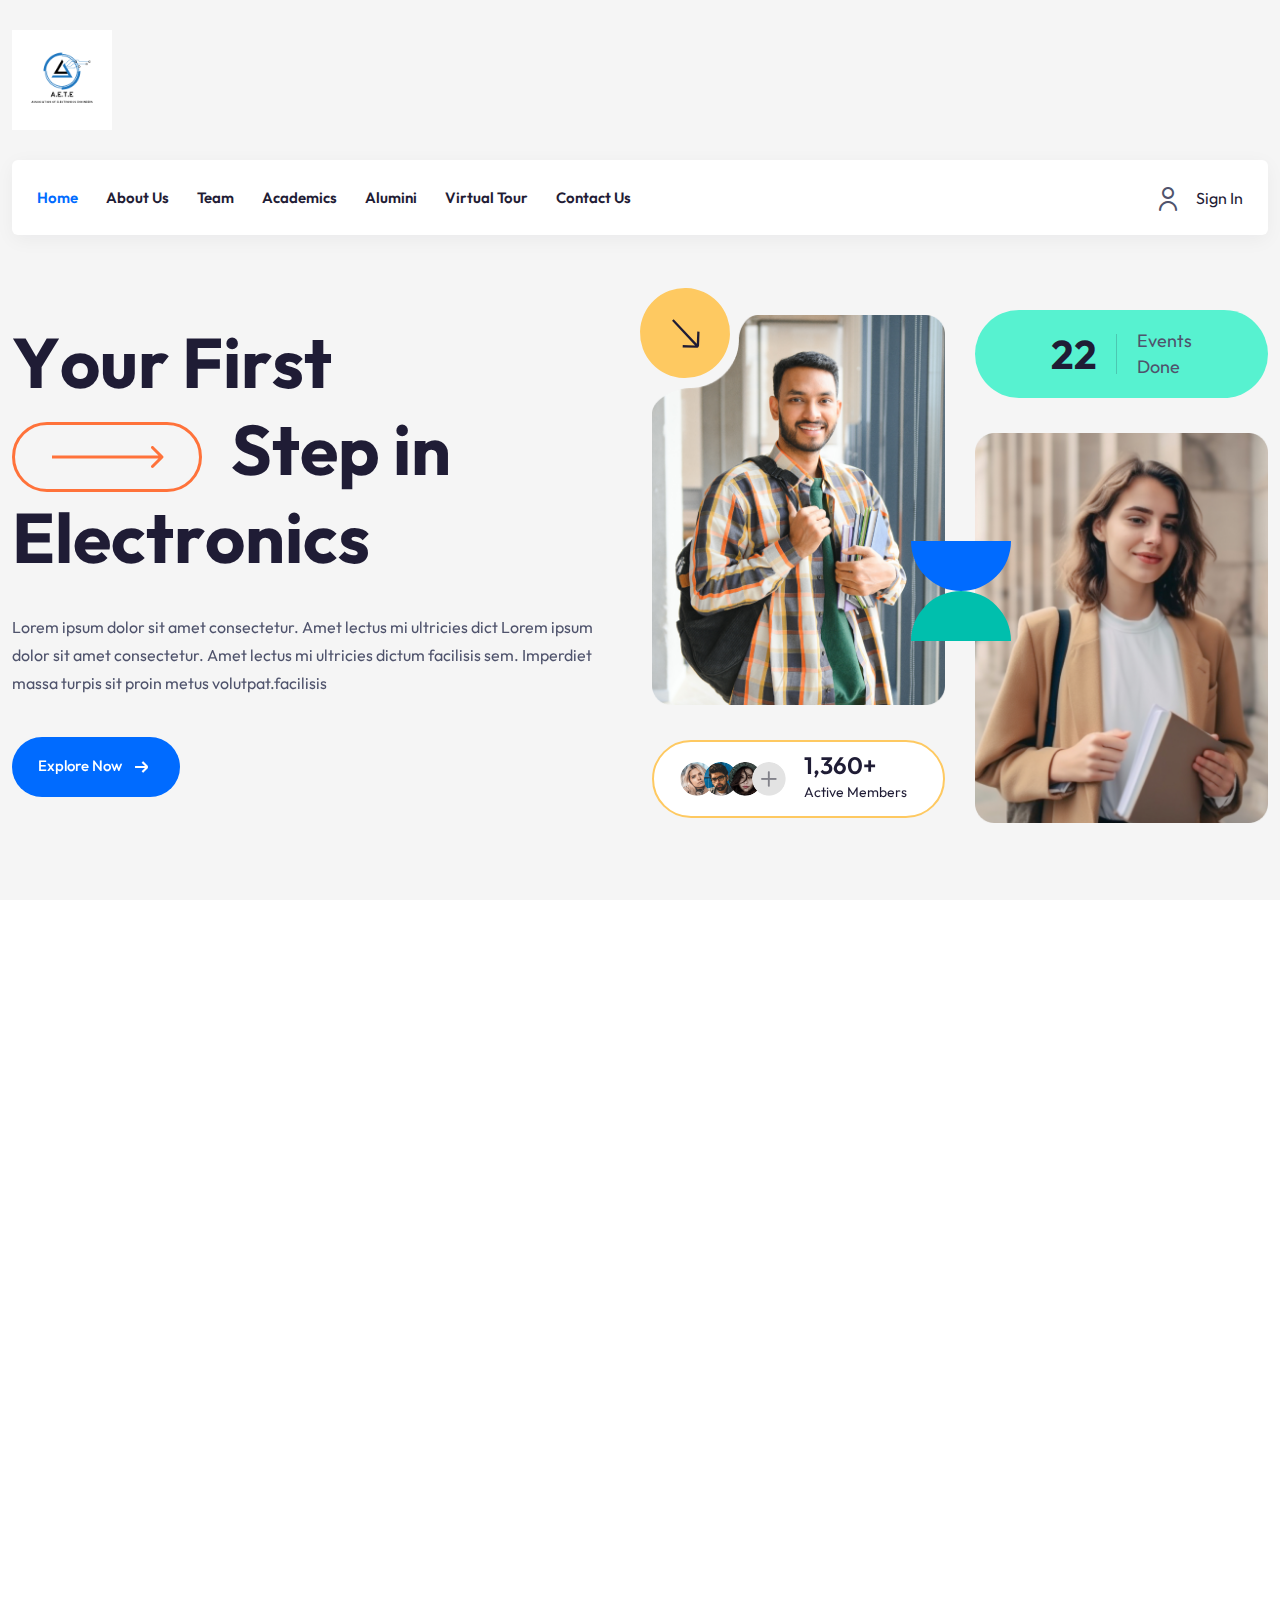
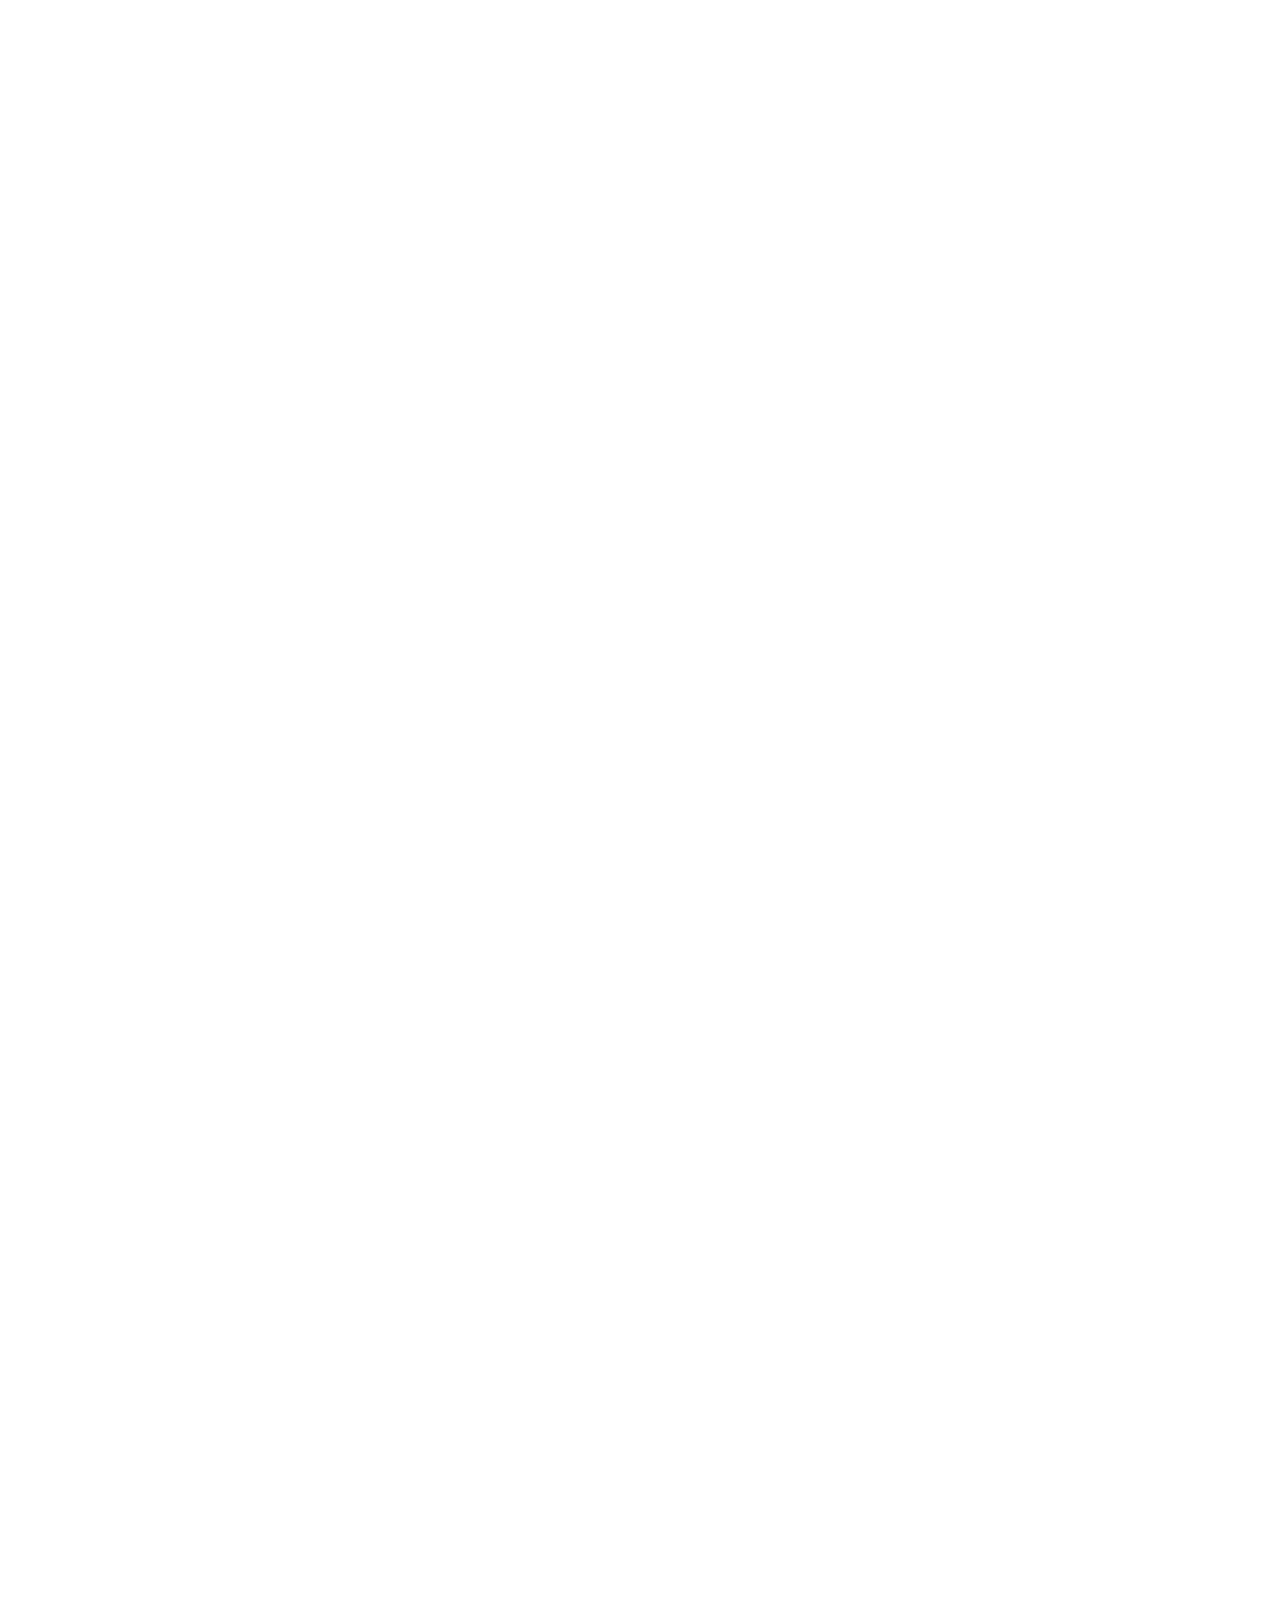
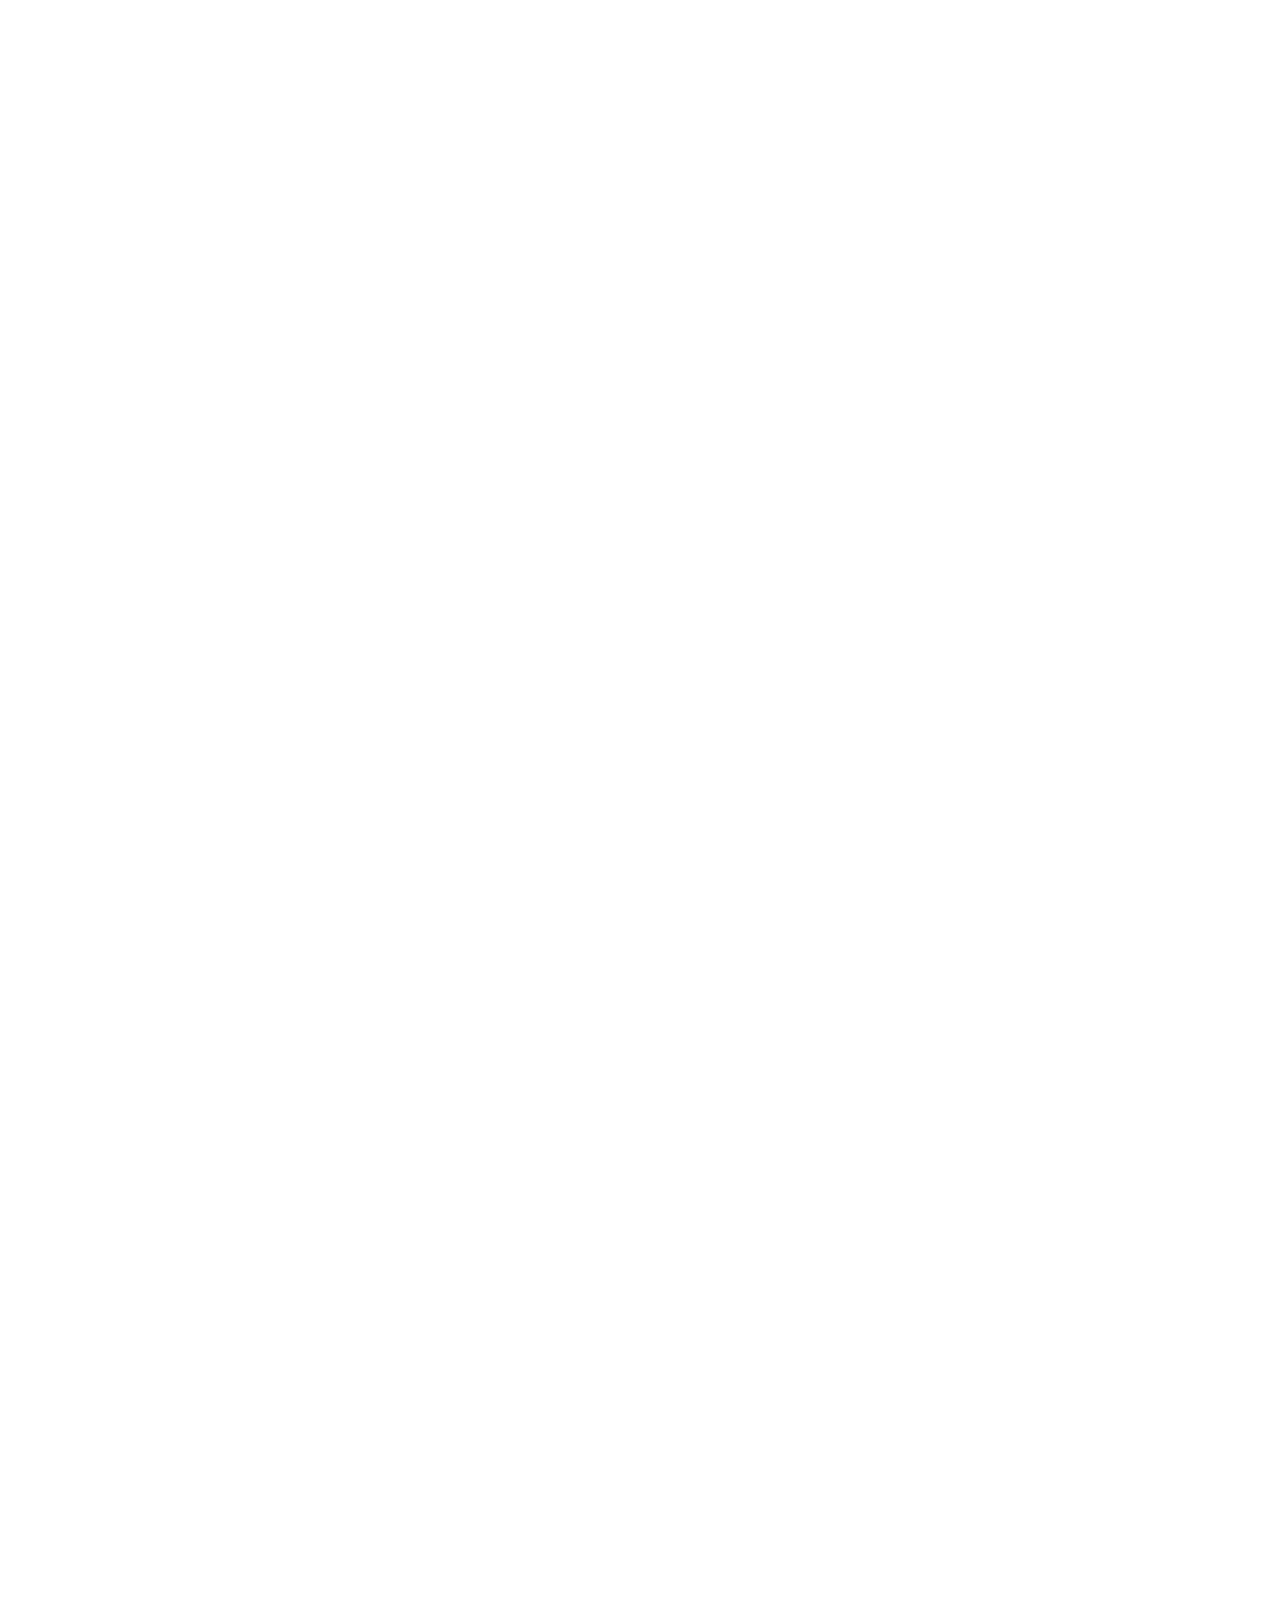
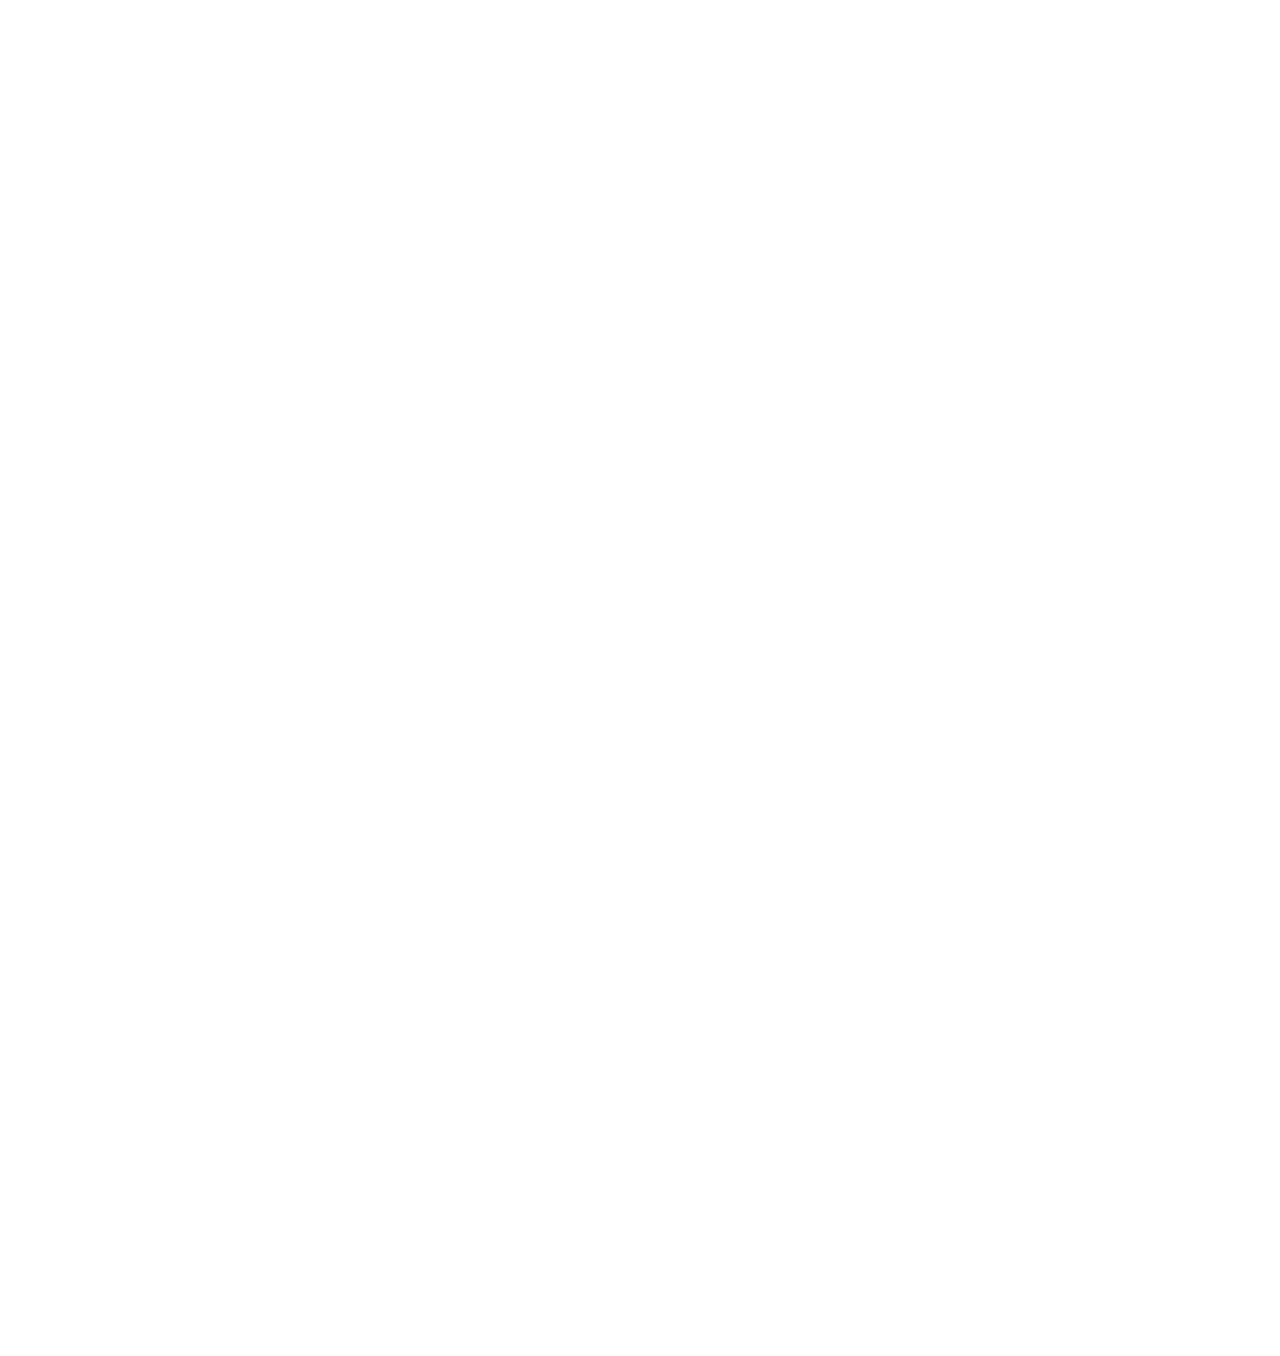
==== commit 7ebdc750: "first commit" ====
--- a/index.html
+++ b/index.html
@@ -1,2084 +1,1093 @@
 <!DOCTYPE html>
-<html
-  xmlns="http://www.w3.org/1999/xhtml"
-  xml:lang="en-gb"
-  lang="en-gb"
-  dir="ltr"
-  class="theme-light"
->
-  <head>
-    <meta
-      name="viewport"
-      content="width=device-width, initial-scale=1, shrink-to-fit=no"
-    />
-
-    <link
-      href="https://fonts.googleapis.com/css2?family=Cairo:wght@300&display=swap"
-      rel="stylesheet"
-    />
-    <link
-      href="https://fonts.googleapis.com/css2?family=Titillium+Web:ital,wght@0,400;0,600;0,700;1,400&display=swap"
-      rel="stylesheet"
-    />
-
-    <meta http-equiv="content-type" content="text/html; charset=utf-8" />
-    <meta name="generator" content="Joomla! - Open Source Content Management" />
+<html class="no-js" lang="ZXX">
+
+<head>
+    <!-- Meta Tags -->
+    <meta charset="UTF-8">
+    <meta http-equiv="X-UA-Compatible" content="IE=edge">
+    <meta name="viewport" content="width=device-width, initial-scale=1, shrink-to-fit=no">
+    <meta name="robots" content="all">
+    <meta name="keywords"
+        content="online learning, education, e-learning, courses, tutorials, educational resources, skill development, career enhancement">
+
+    <!-- Favicon -->
+    <link rel="icon" type="image/x-icon" href="images/logo-3.png">
+
+    <!-- Site Title -->
     <title>AETE | HBTU Kanpur</title>
-    <link href="https://hbtu.ac.in/electronics-engineering/" rel="canonical" />
-    <link
-      href="/favicon.ico"
-      rel="shortcut icon"
-      type="image/vnd.microsoft.icon"
-    />
-    <link
-      href="https://www.hbtu.ac.in/"
-      rel="search"
-      title="Search HBTU Kanpur"
-      type="application/opensearchdescription+xml"
-    />
-    <link rel="stylesheet" href="css/bootstrap.min.css" type="text/css" />
-    <link rel="stylesheet" href="css/font-awesome.min.css" type="text/css" />
-    <link rel="stylesheet" href="css/datatables.min.css" type="text/css" />
-    <link rel="stylesheet" href="css/template.css" type="text/css" />
-    <link rel="stylesheet" href="css/animate.css" type="text/css" />
-    <link rel="stylesheet" href="css/style.css" type="text/css" />
-    <link rel="stylesheet" href="css/swiper.css" type="text/css" />
-    <link rel="stylesheet" href="css/default.css" type="text/css" />
-    <link rel="stylesheet" href="css/layerslider.css" type="text/css" />
-    <link
-      rel="stylesheet"
-      href="https://fonts.googleapis.com/css?family=Lato:100,300,regular,700,900%7COpen+Sans:300%7CIndie+Flower:regular%7COswald:300,regular,700&amp;subset=latin%2Clatin-ext"
-      type="text/css"
-    />
-    <link rel="stylesheet" href="css/style_1.css" type="text/css" />
-    <link rel="stylesheet" href="css/animate_1.css" type="text/css" />
-    <link rel="stylesheet" href="css/jux-font-awesome.css" type="text/css" />
-    <link rel="stylesheet" href="css/darkblue.css" type="text/css" />
-    <link rel="stylesheet" href="css/custom-87.css" type="text/css" />
-    <script src="js/greensock.js" type="text/javascript"></script>
-    <script src="js/jquery.min.js" type="text/javascript"></script>
-    <script src="js/jquery-noconflict.js" type="text/javascript"></script>
-    <script src="js/jquery-migrate.min.js" type="text/javascript"></script>
-    <script src="js/caption.js" type="text/javascript"></script>
-    <script src="js/jquery-3.4.1.js" type="text/javascript"></script>
-    <script src="js/popper.min.js" type="text/javascript"></script>
-    <script src="js/bootstrap.min.js" type="text/javascript"></script>
-    <script src="js/datatables.min.js" type="text/javascript"></script>
-    <script src="js/wow.js" type="text/javascript"></script>
-    <script src="js/template.js" type="text/javascript"></script>
-    <script src="js/custom.js" type="text/javascript"></script>
-    <script src="js/swiper.min.js" type="text/javascript"></script>
-    <script src="js/layerslider.js" type="text/javascript"></script>
-    <script src="js/layerslider.transitions.js" type="text/javascript"></script>
-    <script src="js/headroom.js" type="text/javascript"></script>
-    <script src="js/navAccordion.js" type="text/javascript"></script>
-    <script src="js/jquery-ui.js" type="text/javascript"></script>
-    <script type="text/javascript">
-      jQuery(window).on("load", function () {
-        new JCaption("img.caption");
-      });
-      jQuery(document).ready(function () {
-        var sliderck98 = new Swiper("#sliderck98", {
-          setWrapperSize: true, // nécessaire pour garder les images centrées lors de la réduction de la fenêtre
-          slidesPerView: "2",
-          slidesPerGroup: 1,
-          slidesPerColumn: 1,
-          spaceBetween: 30,
-          centeredSlides: false,
-          initialSlide: 0,
-          freeMode: 0,
-          speed: 300,
-          autoplay: 3000,
-          autoplayDisableOnInteraction: true,
-          autoplayStopOnLast: 1,
-          effect: "slide",
-          fade: { crossFade: true },
-          loop: true,
-          loopedSlides: 6,
-          keyboardControl: 0,
-          mousewheelControl: 0,
-          a11y: true,
-          paginationType: "none", // 'bullets' or 'progress' or 'fraction' or 'custom'
-          breakpoints: {
-            320: {
-              slidesPerView: 1,
-              slidesPerGroup: 2,
-              slidesPerColumn: 1,
-              spaceBetween: 10,
-            },
-            480: {
-              slidesPerView: 1,
-              slidesPerGroup: 2,
-              slidesPerColumn: 1,
-              spaceBetween: 10,
-            },
-            640: {
-              slidesPerView: 3,
-              slidesPerGroup: 2,
-              slidesPerColumn: 1,
-              spaceBetween: 10,
-            },
-          },
-
-          // direction: 'horizontal',
-          // autoHeight: true, //enable auto height to use more with content in slides. Not for images
-          nextButton: ".swiper-button-next",
-          prevButton: ".swiper-button-prev",
-        });
-      });
-
-      jQuery(document).on("click", "#jmm-tabs111 a", function (e) {
-        e.preventDefault();
-        jQuery(this).tab("show");
-        var parent = jQuery(this).parent();
-        parent.removeClass("prev next");
-        parent.siblings().removeClass("prev active next");
-        parent.prev().addClass("prev");
-        parent.addClass("active");
-        parent.next().addClass("next");
-      });
-      jQuery(document).ready(function () {
-        var module = jQuery("#jmm-tabs111");
-        var align = "tabs-above";
-        if (jQuery(window).width() <= 767) {
-          module.addClass("nav-tabs-responsive");
-          module.parent().removeClass(align);
-        }
-        jQuery(window).resize(function () {
-          if (jQuery(window).width() <= 767) {
-            module.addClass("nav-tabs-responsive");
-            module.parent().removeClass(align);
-          } else {
-            module.removeClass("nav-tabs-responsive");
-            module.parent().addClass(align);
-          }
-        });
-      });
-      jQuery(document).on("click", "#jmm-tabs89 a", function (e) {
-        e.preventDefault();
-        jQuery(this).tab("show");
-        var parent = jQuery(this).parent();
-        parent.removeClass("prev next");
-        parent.siblings().removeClass("prev active next");
-        parent.prev().addClass("prev");
-        parent.addClass("active");
-        parent.next().addClass("next");
-      });
-      jQuery(document).ready(function () {
-        var module = jQuery("#jmm-tabs89");
-        var align = "tabs-above";
-        if (jQuery(window).width() <= 767) {
-          module.addClass("nav-tabs-responsive");
-          module.parent().removeClass(align);
-        }
-        jQuery(window).resize(function () {
-          if (jQuery(window).width() <= 767) {
-            module.addClass("nav-tabs-responsive");
-            module.parent().removeClass(align);
-          } else {
-            module.removeClass("nav-tabs-responsive");
-            module.parent().addClass(align);
-          }
-        });
-      });
-      jQuery(function ($) {
-        $("a[target=ls-scroll]").each(function () {
-          var href = this.getAttribute("href"),
-            root = "/index/";
-          if (href.indexOf(root) === 0)
-            this.setAttribute("href", href.substr(root.length));
-        });
-      });
-      var LS_Meta = { v: "6.6.061" };
-    </script>
-  </head>
-
-  <body>
-    <div class="hide-content">
-      <ul class="menu">
-        <li class="nav-item item-112">
-          <a class="nav-link" href="#">Search Result</a>
-        </li>
-        <li class="nav-item item-121">
-          <a class="nav-link" href="#">Admissions</a>
-        </li>
-        <li class="nav-item item-123">
-          <a class="nav-link" href="#">Contact Us</a>
-        </li>
-        <li class="nav-item item-124">
-          <a class="nav-link" href="#">History</a>
-        </li>
-        <li class="nav-item item-125">
-          <a class="nav-link" href="#">PhD Program</a>
-        </li>
-        <li class="nav-item item-127">
-          <a class="nav-link" href="#">M.Tech Program</a>
-        </li>
-        <li class="nav-item item-130">
-          <a class="nav-link" href="#">B.Tech</a>
-        </li>
-        <li class="nav-item item-131">
-          <a class="nav-link" href="#">Minor Programme</a>
-        </li>
-
-        <li class="nav-item item-166">
-          <a class="nav-link" href="#">Awards and Honours</a>
-        </li>
-        <li class="nav-item item-167">
-          <a class="nav-link" href="#">Distinguished Alumni</a>
-        </li>
-        <li class="nav-item item-168">
-          <a class="nav-link" href="#">Administrative Staff</a>
-        </li>
-        <li class="nav-item item-170">
-          <a class="nav-link" href="#">Faculty</a>
-        </li>
-
-        <li class="nav-item item-343">
-          <a class="nav-link" href="#">Staff Forms</a>
-        </li>
-        <li class="nav-item item-344">
-          <a class="nav-link" href="#">Students Forms</a>
-        </li>
-        <li class="nav-item item-350">
-          <a class="nav-link" href="#">Sitemap</a>
-        </li>
-      </ul>
+
+    <!-- Bootstrap -->
+    <link rel="stylesheet" href="css/bootstrap.min.css">
+    <!-- Animate CSS -->
+    <link rel="stylesheet" href="css/animate.min.css">
+    <!-- Owl Carousel CSS -->
+    <link rel="stylesheet" href="css/owl.carousel.min.css">
+    <!-- Maginific Popup CSS -->
+    <link rel="stylesheet" href="css/maginific-popup.min.css">
+    <!-- Nice Select CSS -->
+    <link rel="stylesheet" href="css/nice-select.min.css">
+    <!-- Icofont -->
+    <link rel="stylesheet" href="css/icofont.css">
+    <!-- Uicons -->
+    <link rel="stylesheet" href="css/uicons.css">
+    <!-- Main CSS -->
+    <link rel="stylesheet" href="css/style.css">
+</head>
+
+<body class="ep-magic-cursor">
+
+    <!-- Start Preloader  -->
+    <div id="preloader">
+        <div id="ep-preloader" class="ep-preloader">
+            <div class="animation-preloader">
+                <div class="spinner"></div>
+            </div>
+        </div>
     </div>
-    <div id="top-menu" class="top-menu sticky-top">
-      <div class="moduletable">
-        <div id="jux_memamenu87">
-          <div id="megamenucss" class="megamenucss87">
-            <div
-              id="js-mainnav"
-              class="clearfix megamenu horizontal left darkblue sticky_left down noJS megamenu"
-            >
-              <div id="CSS3-megaMenuToggle" class="megaMenuToggle">
-                <i class="jux-fa jux-fa-bars font-item-menu"></i>
-              </div>
-              <div
-                class="mainNav js-megamenu container-fluid clearfix"
-                id="js-meganav"
-              >
-                <ul class="megamenu level0">
-                  <li id="Home" class="megacss first active submenu-align-auto">
-                    <a href="index.html" class="megacss first active hasTip" id="menu101"
-                      ><span class="menu-title"
-                        ><i class="jux-fa jux-"></i>Home</span
-                      ></a
-                    >
-                  </li>
-                  <li id="AboutUs" class="megacss haschild submenu-align-auto">
-                    <a href="#" class="megacss haschild hasTip" id="menu195"
-                      ><span class="menu-title"
-                        ><i class="jux-fa jux-"></i>About Us</span
-                      ></a
-                    >
-                    <div class="childcontent adddropdown clearfix cols1">
-                      <div
-                        class="childcontent-inner-wrap dropdown-menu tabs_vertical"
-                      >
-                        <div
-                          class="childcontent-inner clearfix"
-                          style="width: 200px"
-                        >
-                          <div
-                            class="megacol column1 first"
-                            style="width: 200px"
-                          >
-                            <ul class="megamenu level1">
-                              <li
-                                id="ContactUs"
-                                class="megacss first submenu-align-auto"
-                              >
-                                <a
-                                  href="contact-us.html"
-                                  class="megacss first hasTip"
-                                  id="menu196"
-                                  ><span class="menu-title"
-                                    ><i class="jux-fa jux-"></i>Contact Us</span
-                                  ></a
-                                >
-                              </li>
-                              <li
-                                id="History"
-                                class="megacss submenu-align-auto"
-                              >
-                                <a
-                                  href="history.html"
-                                  class="megacss hasTip"
-                                  id="menu197"
-                                  ><span class="menu-title"
-                                    ><i class="jux-fa jux-"></i>History</span
-                                  ></a
-                                >
-                              </li>
-                              <li
-                                id="Head'smessage"
-                                class="megacss last submenu-align-auto"
-                              >
-                                <a
-                                  href="head-message.html"
-                                  class="megacss last hasTip"
-                                  id="menu336"
-                                  ><span class="menu-title"
-                                    ><i class="jux-fa jux-"></i>Head's
-                                    message</span
-                                  ></a
-                                >
-                              </li>
-                            </ul>
+    <!-- End Preloader -->
+
+
+    <!-- Start Back To Top  -->
+    <div class="progress-wrap">
+        <svg class="progress-circle svg-content" width="100%" height="100%" viewBox="-1 -1 102 102">
+            <path d="M50,1 a49,49 0 0,1 0,98 a49,49 0 0,1 0,-98"></path>
+        </svg>
+    </div>
+    <!-- End Back To Top -->
+
+    <!-- Mobile Menu Modal -->
+    <div class="modal mobile-menu-modal offcanvas-modal fade" id="offcanvas-modal">
+        <div class="modal-dialog offcanvas-dialog">
+            <div class="modal-content">
+                <div class="modal-header offcanvas-header">
+                    <!-- offcanvas-logo-start -->
+                    <div class="offcanvas-logo">
+                        <a href="index.html">
+                            <img src="images/logo-3.png" alt="logo">
+                        </a>
+                    </div>
+                    <!-- offcanvas-logo-end -->
+                    <button type="button" class="btn-close" data-bs-dismiss="modal" aria-label="Close">
+                        <i class="fi fi-ss-cross"></i>
+                    </button>
+                </div>
+                <div class="mobile-menu-modal-main-body">
+                    <!-- offcanvas-menu start -->
+                    <nav id="offcanvas-menu" class="navigation offcanvas-menu">
+                        <ul id="nav mobile-nav" class="list-none offcanvas-men-list">
+                            <li>
+                                <a class="menu-arrow" href="javascript:void(0)">Home</a>
+                            </li>
+                            <li>
+                                <a class="menu-arrow" href="javascript:void(0)">About Us</a>
+                            </li>
+                            <li>
+                                <a class="menu-arrow" href="javascript:void(0)">Team</a>
+                            </li>
+                            <li>
+                                <a class="menu-arrow" href="javascript:void(0)">Academics</a>
+                            </li>
+                            <li>
+                                <a class="menu-arrow" href="javascript:void(0)">Alumini</a>
+                            </li>
+                            <li>
+                                <a class="menu-arrow" href="javascript:void(0)">Virtual Tour</a>
+                            </li>
+                            <li>
+                                <a href="#">Contact Us</a>
+                            </li>
+                        </ul>
+                    </nav>
+                </div>
+            </div>
+        </div>
+    </div>
+    <!-- End Mobile Menu Modal -->
+
+    <!-- Start Header Area -->
+    <header class="ep-header position-relative section-bg-1">
+        <!-- Topbar -->
+        <div class="ep-topbar">
+            <div class="container ep-container">
+                <div class="row align-items-center">
+                    <div class="col-lg-2 col-6">
+                        <div class="ep-topbar__column">
+                            <div class="ep-logo">
+                                <a href="index.html">
+                                    <img src="images/logo-3.png" style="height:100px; width:100px;" alt="logo">
+                                </a>
+                            </div>
+                        </div>
+                    </div>
+                    <!-- <div class="col-lg-10 col-6">
+                    <div class="ep-topbar__column ep-topbar__column2">
+                      <a href="login.html" class="ep-header__account">
+                        <i class="fi fi-rr-user"></i>
+                        <div class="ep-header__account-info">
+                          <span>Sign In</span>
+                          <p>Account</p>
+                        </div>
+                      </a>
+                    </div>
+                  </div> -->
+                </div>
+            </div>
+        </div>
+        <!-- Header Middle -->
+        <div id="active-sticky" class="ep-header__middle">
+            <div class="container ep-container">
+                <div class="ep-header__inner">
+                    <div class="row align-items-center">
+                        <div class="col-lg-10 col-12">
+                            <nav class="ep-header__navigation">
+                                <ul class="ep-header__menu">
+                                    <li class="active">
+                                        <a href="#">Home
+                                        </a>
+                                    </li>
+                                    <li>
+                                        <a href="#">About Us
+                                        </a>
+                                    </li>
+                                    <li>
+                                        <a href="team.html">Team
+                                        </a>
+                                    </li>
+                                    <li>
+                                        <a href="#">Academics
+                                        </a>
+                                    </li>
+                                    <li>
+                                        <a href="#">Alumini
+                                        </a>
+                                    </li>
+                                    <li>
+                                        <a href="#">Virtual Tour
+                                        </a>
+                                    </li>
+                                    <li>
+                                        <a href="#">Contact Us </a>
+                                    </li>
+                                </ul>
+                            </nav>
+                        </div>
+                        <div class="col-lg-12 col-xl-2 col-12">
+                            <div class="ep-topbar__column ep-topbar__column2">
+                                <a href="#" class="ep-header__account">
+                                    <i class="fi fi-rr-user"></i>
+                                    <div class="ep-header__account-info">
+                                        <p>Sign In</p>
+                                    </div>
+                                </a>
+                                <button type="button" class="mobile-menu-offcanvas-toggler" data-bs-toggle="modal" data-bs-target="#offcanvas-modal">
+                                  <span class="line"></span>
+                                  <span class="line"></span>
+                                  <span class="line"></span>
+                                </button>
+                            </div>
+                        </div>
+                    </div>
+                </div>
+            </div>
+        </div>
+    </header>
+    <!-- End Header Area -->
+
+  <div id="smooth-wrapper">
+    <div id="smooth-content">
+      <main>
+        <!-- Start Hero Area -->
+        <section class="ep-hero section-bg-1">
+          <div class="container ep-container">
+            <div class="row align-items-center">
+              <div class="col-lg-12 col-xl-6 col-12">
+                <div class="ep-hero__content">
+                  <h1 class="ep-hero__title ep-split-text left">
+                    Your First
+                    <span>
+                      <a class="ep-hero__hover-images position-relative" href="">
+                        <img class="hover-img-1 wow fadeInLeft" data-wow-delay=".3s" data-wow-duration="1s"
+                          src="images/text-arrow.svg" alt="arrow">
+                        <img class="hover-img-2" src="images/hover-img.jpg" alt="hover-img">
+                      </a>
+                      Step in
+                    </span>
+                    Electronics
+                  </h1>
+                  <p class="ep-hero__text">
+                    Lorem ipsum dolor sit amet consectetur. Amet lectus mi
+                    ultricies dict Lorem ipsum dolor sit amet consectetur.
+                    Amet lectus mi ultricies dictum facilisis sem. Imperdiet
+                    massa turpis sit proin metus volutpat.facilisis
+                  </p>
+                  <div class="ep-hero__btn">
+                    <a class=" ep-btn">Explore Now <i class="fi fi-rs-arrow-small-right"></i>
+                    </a>
+                  </div>
+                </div>
+              </div>
+              <div class="col-lg-12 col-xl-6 col-12 order-top">
+                <div class="ep-hero__widget">
+                  <!-- Widget One  -->
+                  <div class="ep-hero__widget-column">
+                    <!-- Arrow Button -->
+                    <div class="ep-hero__widget-arrow ep-hobble">
+                      <a href="#" class="ep-hover-layer-2">
+                        <i class="fi fi-ss-arrow-up-right"></i>
+                      </a>
+                    </div>
+                    <!-- Image One -->
+                    <div class="ep-hero__widget-img">
+                      <img src="images/img-1.png" alt="hero-img">
+                    </div>
+                    <!-- Team Widget -->
+                    <div class="ep-hero__team">
+                      <div class="ep-hero__team-img">
+                        <ul class="ep-hero__team-img-list">
+                          <li>
+                            <img src="images/1.png" alt="team-img">
+                          </li>
+                          <li>
+                            <img src="images/2.png" alt="team-img">
+                          </li>
+                          <li>
+                            <img src="images/3.png" alt="team-img">
+                          </li>
+                          <li>
+                            <img src="images/4.png" alt="team-img">
+                          </li>
+                        </ul>
+                      </div>
+                      <div class="ep-hero__team-info">
+                        <h5><span class="counter">3,000</span>+</h5>
+                        <p>Active Members</p>
+                      </div>
+                    </div>
+                  </div>
+                  <!-- Shape Image -->
+                  <div class="ep-hero__shape updown-ani">
+                    <img src="images/shape.svg" alt="shape">
+                  </div>
+                  <!-- Widget Two  -->
+                  <div class="ep-hero__widget-column">
+                    <div class="ep-hero__course">
+                      <span class="counter">50</span>
+                      <p>Events<br>Done</p>
+                    </div>
+                    <!-- Image Two -->
+                    <div class="ep-hero__widget-img">
+                      <img src="images/img-2.png" alt="hero-img">
+                    </div>
+                  </div>
+                </div>
+              </div>
+            </div>
+          </div>
+        </section>
+        <!-- End Start Hero Area -->
+
+        <!-- Start About Area -->
+        <section class="ep-about ep-section section-gap position-relative">
+          <div class="ep-about__shape updown-ani">
+            <img src="images/circle-shape.svg" alt="circle-shape">
+          </div>
+          <div class="container ep-container">
+            <div class="row align-items-center">
+              <div class="col-lg-6 col-12">
+                <div class="ep-section__img position-relative">
+                  <div class="ep-section__img-shape rotate-ani">
+                    <img src="images/pattern-shape.svg" alt="pattern-shape">
+                  </div>
+                  <div class="ep-section__img-main">
+                    <img src="images/about-img.png" alt="about-img">
+                  </div>
+                  <div class="overview-card updown-ani">
+                    <div class="overview-card__icon">
+                      <img src="images/user.svg" alt="user-icon">
+                    </div>
+                    <div class="overview-card__info">
+                      <h4><span>2</span>k+</h4>
+                      <p>Enrolled Students</p>
+                    </div>
+                  </div>
+                </div>
+              </div>
+              <div class="col-lg-6 col-12">
+                <div class="ep-section__content">
+                  <div class="ep-section-head">
+                    <span class="ep-section-head__sm-title ep1-color">Know About Us</span>
+                    <h3 class="ep-section-head__big-title ep-split-text left">
+                      Unlocking the <span>Power</span> <br>
+                      of Community
+                    </h3>
+                    <p class="ep-section-head__text">
+                      Lorem, ipsum dolor sit amet consectetur adipisicing elit. Vel voluptatem ipsam veritatis! Dolorum
+                      recusandae quo consectetur iure possimus. Qui provident sequi saepe dolorem laudantium voluptatem
+                      aspernatur fugiat deserunt mollitia! Expedita.
+                    </p>
+                  </div>
+                  <div class="ep-section__widget">
+                    <div class="ep-feature-list">
+                      <div class="ep-feature-list__icon">
+                        <i class="fi fi-ss-check-circle"></i>
+                      </div>
+                      <div class="ep-feature-list__info">
+                        <h5>Content 1</h5>
+                        <p>
+                          Et purus duis sollicitudin dignissim habitant.
+                          Egestas nulla quis venenatis cras sed eu massa eu
+                          faucibus.
+                        </p>
+                      </div>
+                    </div>
+                    <div class="ep-feature-list">
+                      <div class="ep-feature-list__icon">
+                        <i class="fi fi-ss-check-circle"></i>
+                      </div>
+                      <div class="ep-feature-list__info">
+                        <h5>Content 2</h5>
+                        <p>
+                          Et purus duis sollicitudin dignissim habitant.
+                          Egestas nulla quis venenatis cras sed eu massa eu
+                          faucibus.
+                        </p>
+                      </div>
+                    </div>
+                  </div>
+                  <div class="ep-section__btn">
+                    <a href="" class="ep-btn border-btn">Read More <i class="fi fi-rs-arrow-small-right"></i>
+                    </a>
+                  </div>
+                </div>
+              </div>
+            </div>
+          </div>
+        </section>
+        <!-- End Start About Area -->
+
+        <!-- Start Category Area -->
+        <section class="ep-category section-gap pt-0">
+          <div class="container ep-container">
+            <div class="row justify-content-center">
+              <div class="col-lg-8 col-xl-4 col-md-8 col-12">
+                <div class="ep-section-head text-center">
+                  <span class="ep-section-head__sm-title ep1-color">Quick Links</span>
+                  <h3 class="ep-section-head__big-title ep-split-text left">
+                    Study Aids to <span>Boost</span> <br>Your Learning
+                  </h3>
+                </div>
+              </div>
+            </div>
+            <div class="row">
+              <!-- Single Card -->
+              <div class="col-lg-4 col-xl-3 col-md-6 col-12">
+                <a href="" class="ep-category__card wow fadeInUp" data-wow-delay=".3s"
+                  data-wow-duration="1s">
+                  <div class="ep-category__icon ep1-bg">
+                    <img src="images/1.svg" alt="category-icon">
+                  </div>
+                  <div class="ep-category__info">
+                    <h3>Syllabus</h3>
+                  </div>
+                </a>
+              </div>
+              <!-- Single Card -->
+              <div class="col-lg-4 col-xl-3 col-md-6 col-12">
+                <a href="" class="ep-category__card wow fadeInUp" data-wow-delay=".5s"
+                  data-wow-duration="1s">
+                  <div class="ep-category__icon ep2-bg">
+                    <img src="images/2.svg" alt="category-icon">
+                  </div>
+                  <div class="ep-category__info">
+                    <h3>Student Record</h3>
+                  </div>
+                </a>
+              </div>
+              <!-- Single Card -->
+              <div class="col-lg-4 col-xl-3 col-md-6 col-12">
+                <a href="" class="ep-category__card wow fadeInUp" data-wow-delay=".7s"
+                  data-wow-duration="1s">
+                  <div class="ep-category__icon ep4-bg">
+                    <img src="images/3.svg" alt="category-icon">
+                  </div>
+                  <div class="ep-category__info">
+                    <h3>Time Table</h3>
+                  </div>
+                </a>
+              </div>
+              <!-- Single Card -->
+              <div class="col-lg-4 col-xl-3 col-md-6 col-12">
+                <a href="" class="ep-category__card wow fadeInUp" data-wow-delay=".9s"
+                  data-wow-duration="1s">
+                  <div class="ep-category__icon ep3-bg">
+                    <img src="images/4.svg" alt="category-icon">
+                  </div>
+                  <div class="ep-category__info">
+                    <h3>Quiz</h3>
+                  </div>
+                </a>
+              </div>
+              <!-- Single Card -->
+              <div class="col-lg-4 col-xl-3 col-md-6 col-12">
+                <a href="" class="ep-category__card wow fadeInUp" data-wow-delay=".3s"
+                  data-wow-duration="1s">
+                  <div class="ep-category__icon ep4-bg">
+                    <img src="images/5.svg" alt="category-icon">
+                  </div>
+                  <div class="ep-category__info">
+                    <h3>Edu Connect</h3>
+                  </div>
+                </a>
+              </div>
+              <!-- Single Card -->
+              <div class="col-lg-4 col-xl-3 col-md-6 col-12">
+                <a href="" class="ep-category__card wow fadeInUp" data-wow-delay=".5s"
+                  data-wow-duration="1s">
+                  <div class="ep-category__icon ep5-bg">
+                    <img src="images/6.svg" alt="category-icon">
+                  </div>
+                  <div class="ep-category__info">
+                    <h3>Alumini</h3>
+                  </div>
+                </a>
+              </div>
+              <!-- Single Card -->
+              <div class="col-lg-4 col-xl-3 col-md-6 col-12">
+                <a href="" class="ep-category__card wow fadeInUp" data-wow-delay=".7s"
+                  data-wow-duration="1s">
+                  <div class="ep-category__icon ep6-bg">
+                    <img src="images/7.svg" alt="category-icon">
+                  </div>
+                  <div class="ep-category__info">
+                    <h3>Faculty</h3>
+                  </div>
+                </a>
+              </div>
+              <!-- Single Card -->
+              <div class="col-lg-4 col-xl-3 col-md-6 col-12">
+                <a href="" class="ep-category__card wow fadeInUp" data-wow-delay=".9s"
+                  data-wow-duration="1s">
+                  <div class="ep-category__icon ep4-bg">
+                    <img src="images/8.svg" alt="category-icon">
+                  </div>
+                  <div class="ep-category__info">
+                    <h3>Online Courses</h3>
+                  </div>
+                </a>
+              </div>
+            </div>
+          </div>
+        </section>
+        <!-- End  Category Area -->
+
+        <div class="ep-section-bg bg-img-1">
+          <!-- Start Funfact Area -->
+          <section class="ep-funfact section-gap pb-0">
+            <div class="container ep-container">
+              <div class="row g-0 justify-content-between">
+                <!-- Single Funfact Card -->
+                <div class="col-xl-auto col-lg-3 col-md-6 col-12">
+                  <div class="ep-funfact__card wow fadeInUp" data-wow-delay=".3s" data-wow-duration="1s">
+                    <div class="ep-funfact__icon ep3-bg">
+                      <img src="images/1_1.svg" alt="funfact-icon">
+                    </div>
+                    <div class="ep-funfact__info">
+                      <h4><span class="counter">2</span>k+</h4>
+                      <p>Student Enrolled</p>
+                    </div>
+                  </div>
+                </div>
+                <!-- Single Funfact Card -->
+                <div class="col-xl-auto col-lg-3 col-md-6 col-12">
+                  <div class="ep-funfact__card wow fadeInUp" data-wow-delay=".5s" data-wow-duration="1s">
+                    <div class="ep-funfact__icon ep1-bg">
+                      <img src="images/2_1.svg" alt="funfact-icon">
+                    </div>
+                    <div class="ep-funfact__info">
+                      <h4><span class="counter">20</span>+</h4>
+                      <p>Events Completed</p>
+                    </div>
+                  </div>
+                </div>
+                <!-- Single Funfact Card -->
+                <div class="col-xl-auto col-lg-3 col-md-6 col-12">
+                  <div class="ep-funfact__card wow fadeInUp" data-wow-delay=".7s" data-wow-duration="1s">
+                    <div class="ep-funfact__icon ep8-bg">
+                      <img src="images/3_1.svg" alt="funfact-iconCustomers">
+                    </div>
+                    <div class="ep-funfact__info">
+                      <h4><span class="counter">100</span>%</h4>
+                      <p>Happy Students</p>
+                    </div>
+                  </div>
+                </div>
+                <!-- Single Funfact Card -->
+                <div class="col-xl-auto col-lg-3 col-md-6 col-12">
+                  <div class="ep-funfact__card wow fadeInUp" data-wow-delay=".9s" data-wow-duration="1s">
+                    <div class="ep-funfact__icon ep7-bg">
+                      <img src="images/4_1.svg" alt="funfact-icon">
+                    </div>
+                    <div class="ep-funfact__info">
+                      <h4><span class="counter">500</span>+</h4>
+                      <p>Active Members</p>
+                    </div>
+                  </div>
+                </div>
+              </div>
+            </div>
+          </section>
+          <!-- End Funfact Area -->
+          <!-- Start Faq Area -->
+          <section class="ep-faq mg-top-80 position-relative">
+            <div class="ep-faq__pattern-2 updown-ani">
+              <img src="images/pattern-2.svg" alt="pattern-2">
+            </div>
+            <div class="container ep-container">
+              <div class="ep-faq__inner position-relative">
+                <div class="ep-faq__pattern-1 rotate-ani">
+                  <img src="images/pattern-1.svg" alt="pattern-1">
+                </div>
+                <div class="row g-0 align-items-center">
+                  <div class="col-lg-12 col-xl-6 col-12">
+                    <div class="ep-faq__img">
+                      <img src="images/faq-img.png" alt="faq-img">
+                    </div>
+                  </div>
+                  <div class="col-lg-12 col-xl-6 col-12">
+                    <div class="ep-faq__content">
+                      <div class="ep-section-head">
+                        <span class="ep-section-head__sm-title ep1-color">Faq</span>
+                        <h3 class="ep-section-head__big-title ep-split-text left">
+                          Frequently <span>Asked</span> <br>
+                          Questions
+                        </h3>
+                      </div>
+                      <div class="ep-faq__accordion faq-inner accordion" id="accordionExample">
+                        <!-- Single Faq -->
+                        <div class="ep-faq__accordion-item">
+                          <h2 class="accordion-header" id="headingOne">
+                            <button class="accordion-button" type="button" data-bs-toggle="collapse"
+                              data-bs-target="#collapseOne" aria-expanded="true" aria-controls="collapseOne">
+                              <span>01</span>What are the benefits of
+                              AETE Community?
+                            </button>
+                          </h2>
+                          <div id="collapseOne" class="accordion-collapse collapse show" aria-labelledby="headingOne"
+                            data-bs-parent="#accordionExample">
+                            <div class="ep-faq__accordion-body">
+                              <p class="ep-faq__accordion-text">
+                                Lorem ipsum dolor sit amet consectetur, adipisicing elit. Reiciendis, dolore?
+                              </p>
+                            </div>
                           </div>
                         </div>
-                      </div>
-                    </div>
-                  </li>
-                  <li id="Admissions" class="megacss submenu-align-auto">
-                    <a href="https://hbtu.ac.in/dean-of-student-welfare/#dswcirculars" class="megacss hasTip" id="menu274"
-                      ><span class="menu-title"
-                        ><i class="jux-fa jux-"></i>Alumni</span
-                      ></a
-                    >
-                  </li>
-                  <li
-                    id="Academics"
-                    class="megacss haschild submenu-align-auto"
-                  >
-                    <a href="#" class="megacss haschild hasTip" id="menu198"
-                      ><span class="menu-title"
-                        ><i class="jux-fa jux-"></i>Academics</span
-                      ></a
-                    >
-                    <div class="childcontent adddropdown clearfix cols1">
-                      <div
-                        class="childcontent-inner-wrap dropdown-menu tabs_vertical"
-                      >
-                        <div
-                          class="childcontent-inner clearfix"
-                          style="width: 200px"
-                        >
-                          <div
-                            class="megacol column1 first"
-                            style="width: 200px"
-                          >
-                            <ul class="megamenu level1">
-                              <li
-                                id="PostGraduateProgramme"
-                                class="megacss first haschild submenu-align-auto"
-                              >
-                                <a
-                                  href="#"
-                                  class="megacss first haschild hasTip"
-                                  id="menu199"
-                                  ><span class="menu-title"
-                                    ><i class="jux-fa jux-"></i>Post Graduate
-                                    Programme</span
-                                  ></a
-                                >
-                                <div
-                                  class="childcontent adddropdown clearfix cols1"
-                                >
-                                  <div
-                                    class="childcontent-inner-wrap dropdown-menu tabs_vertical"
-                                  >
-                                    <div
-                                      class="childcontent-inner clearfix"
-                                      style="width: 200px"
-                                    >
-                                      <div
-                                        class="megacol column1 first"
-                                        style="width: 200px"
-                                      >
-                                        <ul class="megamenu level2">
-                                          <li
-                                            id="PhD"
-                                            class="megacss first submenu-align-auto"
-                                          >
-                                            <a
-                                              href="phd-course.html"
-                                              class="megacss first hasTip"
-                                              id="menu200"
-                                              ><span class="menu-title"
-                                                ><i class="jux-fa jux-"></i
-                                                >PhD</span
-                                              ></a
-                                            >
-                                          </li>
-
-                                          <li
-                                            id="M.Tech"
-                                            class="megacss submenu-align-auto"
-                                          >
-                                            <a
-                                              href="mtech-course.html"
-                                              class="megacss hasTip"
-                                              id="menu202"
-                                              ><span class="menu-title"
-                                                ><i class="jux-fa jux-"></i
-                                                >M.Tech</span
-                                              ></a
-                                            >
-                                          </li>
-                                        </ul>
-                                      </div>
-                                    </div>
-                                  </div>
-                                </div>
-                              </li>
-                              <li
-                                id="UnderGraduateProgramme"
-                                class="megacss haschild submenu-align-auto"
-                              >
-                                <a
-                                  href="#"
-                                  class="megacss haschild hasTip"
-                                  id="menu205"
-                                  ><span class="menu-title"
-                                    ><i class="jux-fa jux-"></i>Under Graduate
-                                    Programme</span
-                                  ></a
-                                >
-                                <div
-                                  class="childcontent adddropdown clearfix cols1"
-                                >
-                                  <div
-                                    class="childcontent-inner-wrap dropdown-menu tabs_vertical"
-                                  >
-                                    <div
-                                      class="childcontent-inner clearfix"
-                                      style="width: 200px"
-                                    >
-                                      <div
-                                        class="megacol column1 first"
-                                        style="width: 200px"
-                                      >
-                                        <ul class="megamenu level2">
-                                          <li
-                                            id="B.Tech"
-                                            class="megacss first submenu-align-auto"
-                                          >
-                                            <a
-                                              href="btech-course.html"
-                                              class="megacss first hasTip"
-                                              id="menu206"
-                                              ><span class="menu-title"
-                                                ><i class="jux-fa jux-"></i
-                                                >B.Tech</span
-                                              ></a
-                                            >
-                                          </li>
-
-                                          <li
-                                            id="MinorProgramme"
-                                            class="megacss submenu-align-auto"
-                                          >
-                                            <a
-                                              href="btech-minor-course.html"
-                                              class="megacss hasTip"
-                                              id="menu208"
-                                              ><span class="menu-title"
-                                                ><i class="jux-fa jux-"></i
-                                                >Minor Programme</span
-                                              ></a
-                                            >
-                                          </li>
-                                        </ul>
-                                      </div>
-                                    </div>
-                                  </div>
-                                </div>
-                              </li>
-
-                              <li
-                                id="Calendar"
-                                class="megacss haschild submenu-align-auto"
-                              >
-                                <a
-                                  href="#"
-                                  class="megacss haschild hasTip"
-                                  id="menu215"
-                                  ><span class="menu-title"
-                                    ><i class="jux-fa jux-"></i>Calendar</span
-                                  ></a
-                                >
-                                <div
-                                  class="childcontent adddropdown clearfix cols1"
-                                >
-                                  <div
-                                    class="childcontent-inner-wrap dropdown-menu tabs_vertical"
-                                  >
-                                    <div
-                                      class="childcontent-inner clearfix"
-                                      style="width: 200px"
-                                    >
-                                      <div
-                                        class="megacol column1 first"
-                                        style="width: 200px"
-                                      >
-                                        <ul class="megamenu level2">
-                                          <li
-                                            id="CourseCalendar"
-                                            class="megacss first submenu-align-auto"
-                                          >
-                                            <a
-                                              href="#"
-                                              class="megacss first hasTip"
-                                              id="menu216"
-                                              ><span class="menu-title"
-                                                ><i class="jux-fa jux-"></i
-                                                >Course Calendar</span
-                                              ></a
-                                            >
-                                          </li>
-                                          <li
-                                            id="AcademicCalendar"
-                                            class="megacss last submenu-align-auto"
-                                          >
-                                            <a
-                                              href="#"
-                                              target="_blank"
-                                              class="megacss last hasTip"
-                                              id="menu218"
-                                              ><span class="menu-title"
-                                                ><i class="jux-fa jux-"></i
-                                                >Academic Calendar</span
-                                              ></a
-                                            >
-                                          </li>
-                                        </ul>
-                                      </div>
-                                    </div>
-                                  </div>
-                                </div>
-                              </li>
-                              <li
-                                id="Admission"
-                                class="megacss haschild submenu-align-auto"
-                              >
-                                <a
-                                  href="#"
-                                  class="megacss haschild hasTip"
-                                  id="menu219"
-                                  ><span class="menu-title"
-                                    ><i class="jux-fa jux-"></i>Alumni</span
-                                  ></a
-                                >
-                                <div
-                                  class="childcontent adddropdown clearfix cols1"
-                                >
-                                  <div
-                                    class="childcontent-inner-wrap dropdown-menu tabs_vertical"
-                                  >
-                                    <div
-                                      class="childcontent-inner clearfix"
-                                      style="width: 200px"
-                                    >
-                                      <div
-                                        class="megacol column1 first"
-                                        style="width: 200px"
-                                      >
-                                        <ul class="megamenu level2">
-                                          <li
-                                            id="PostGraduate"
-                                            class="megacss first submenu-align-auto"
-                                          >
-                                            <a
-                                              href="#"
-                                              class="megacss first hasTip"
-                                              id="menu220"
-                                              ><span class="menu-title"
-                                                ><i class="jux-fa jux-"></i>Post
-                                                Graduate</span
-                                              ></a
-                                            >
-                                          </li>
-                                          <li
-                                            id="UnderGraduate"
-                                            class="megacss submenu-align-auto"
-                                          >
-                                            <a
-                                              href="#"
-                                              target="_blank"
-                                              class="megacss hasTip"
-                                              id="menu221"
-                                              ><span class="menu-title"
-                                                ><i class="jux-fa jux-"></i
-                                                >Under Graduate</span
-                                              ></a
-                                            >
-                                          </li>
-                                          <li
-                                            id="InternationalStudents"
-                                            class="megacss submenu-align-auto"
-                                          >
-                                            <a
-                                              href="#"
-                                              target="_blank"
-                                              class="megacss hasTip"
-                                              id="menu222"
-                                              ><span class="menu-title"
-                                                ><i class="jux-fa jux-"></i
-                                                >International Students</span
-                                              ></a
-                                            >
-                                          </li>
-                                          <li
-                                            id="StudentsAdmitted/Graduated"
-                                            class="megacss last submenu-align-auto"
-                                          >
-                                            <a
-                                              href="#"
-                                              class="megacss last hasTip"
-                                              id="menu223"
-                                              ><span class="menu-title"
-                                                ><i class="jux-fa jux-"></i
-                                                >Students Admitted /
-                                                Graduated</span
-                                              ></a
-                                            >
-                                          </li>
-                                        </ul>
-                                      </div>
-                                    </div>
-                                  </div>
-                                </div>
-                              </li>
-                              <li
-                                id="LinksmaintainedbyDOAA"
-                                class="megacss haschild submenu-align-auto"
-                              >
-                                <a
-                                  href="#"
-                                  class="megacss haschild hasTip"
-                                  id="menu225"
-                                  ><span class="menu-title"
-                                    ><i class="jux-fa jux-"></i>Links maintained
-                                    by DAA</span
-                                  ></a
-                                >
-                                <div
-                                  class="childcontent adddropdown clearfix cols1"
-                                >
-                                  <div
-                                    class="childcontent-inner-wrap dropdown-menu tabs_vertical"
-                                  >
-                                    <div
-                                      class="childcontent-inner clearfix"
-                                      style="width: 200px"
-                                    >
-                                      <div
-                                        class="megacol column1 first"
-                                        style="width: 200px"
-                                      >
-                                        <ul class="megamenu level2">
-                                          <li
-                                            id="OARS"
-                                            class="megacss first submenu-align-auto"
-                                          >
-                                            <a
-                                              href="#"
-                                              target="_blank"
-                                              class="megacss first hasTip"
-                                              id="menu227"
-                                              ><span class="menu-title"
-                                                ><i class="jux-fa jux-"></i
-                                                >OARS</span
-                                              ></a
-                                            >
-                                          </li>
-                                          <li
-                                            id="ExamSchedule"
-                                            class="megacss last submenu-align-auto"
-                                          >
-                                            <a
-                                              href="#"
-                                              target="_blank"
-                                              class="megacss last hasTip"
-                                              id="menu228"
-                                              ><span class="menu-title"
-                                                ><i class="jux-fa jux-"></i>Exam
-                                                Schedule</span
-                                              ></a
-                                            >
-                                          </li>
-                                        </ul>
-                                      </div>
-                                    </div>
-                                  </div>
-                                </div>
-                              </li>
-                            </ul>
+                        <!-- Single Faq -->
+                        <div class="ep-faq__accordion-item">
+                          <h2 class="accordion-header" id="headingTwo">
+                            <button class="accordion-button collapsed" type="button" data-bs-toggle="collapse"
+                              data-bs-target="#collapseTwo" aria-expanded="false" aria-controls="collapseTwo">
+                              <span>02</span>How can I become a member of AETE?
+                            </button>
+                          </h2>
+                          <div id="collapseTwo" class="accordion-collapse collapse" aria-labelledby="headingTwo"
+                            data-bs-parent="#accordionExample">
+                            <div class="ep-faq__accordion-body">
+                              <p class="ep-faq__accordion-text">
+                                Lorem ipsum dolor sit amet consectetur adipisicing elit. Qui amet architecto incidunt
+                                odio aut perferendis.
+                              </p>
+                            </div>
                           </div>
                         </div>
-                      </div>
-                    </div>
-                  </li>
-                  <li id="People" class="megacss haschild submenu-align-auto">
-                    <a
-                      href="faculty.html"
-                      class="megacss haschild hasTip"
-                      id="menu232"
-                      ><span class="menu-title"
-                        ><i class="jux-fa jux-"></i>AETE</span
-                      ></a
-                    >
-                    <div class="childcontent adddropdown clearfix cols1">
-                      <div
-                        class="childcontent-inner-wrap dropdown-menu tabs_vertical"
-                      >
-                        <div
-                          class="childcontent-inner clearfix"
-                          style="width: 200px"
-                        >
-                          <div
-                            class="megacol column1 first"
-                            style="width: 200px"
-                          >
-                            <ul class="megamenu level1">
-                              <li
-                                id="Faculty"
-                                class="megacss first haschild submenu-align-auto"
-                              >
-                                <a
-                                  href="faculty.html"
-                                  class="megacss first haschild hasTip"
-                                  id="menu233"
-                                  ><span class="menu-title"
-                                    ><i class="jux-fa jux-"></i>Our Team</span
-                                  ></a
-                                >
-                              </li>
-                              <li
-                                id="Staff"
-                                class="megacss last haschild submenu-align-auto"
-                              >
-                                <a
-                                  href="staff.html"
-                                  class="megacss last haschild hasTip"
-                                  id="menu256"
-                                  ><span class="menu-title"
-                                    ><i class="jux-fa jux-"></i>Faculty</span
-                                  ></a
-                                >
-                              </li>
-                            </ul>
+                        <!-- Single Faq -->
+                        <div class="ep-faq__accordion-item">
+                          <h2 class="accordion-header" id="headingThree">
+                            <button class="accordion-button collapsed" type="button" data-bs-toggle="collapse"
+                              data-bs-target="#collapseThree" aria-expanded="false" aria-controls="collapseThree">
+                              <span>03</span>Can I get mentor support?
+                            </button>
+                          </h2>
+                          <div id="collapseThree" class="accordion-collapse collapse" aria-labelledby="headingThree"
+                            data-bs-parent="#accordionExample">
+                            <div class="ep-faq__accordion-body">
+                              <p class="ep-faq__accordion-text">
+                                Lorem ipsum dolor sit amet, consectetur adipisicing elit. Cupiditate reiciendis nostrum
+                                quia cumque dicta blanditiis laborum porro unde!
+                              </p>
+                            </div>
                           </div>
                         </div>
                       </div>
                     </div>
-                  </li>
-                  <li id="Research" class="megacss haschild submenu-align-auto">
-                    <a href="#" class="megacss haschild hasTip" id="menu259"
-                      ><span class="menu-title"
-                        ><i class="jux-fa jux-"></i>Academic Research</span
-                      ></a
-                    >
-                    <div class="childcontent adddropdown clearfix cols1">
-                      <div
-                        class="childcontent-inner-wrap dropdown-menu tabs_vertical"
-                      >
-                        <div
-                          class="childcontent-inner clearfix"
-                          style="width: 200px"
-                        >
-                          <div
-                            class="megacol column1 first"
-                            style="width: 200px"
-                          >
-                            <ul class="megamenu level1">
-                              <li
-                                id="Publications"
-                                class="megacss first submenu-align-auto"
-                              >
-                                <a
-                                  href="research-projects.html"
-                                  class="megacss first hasTip"
-                                  id="menu260"
-                                  ><span class="menu-title"
-                                    ><i class="jux-fa jux-"></i>Research &
-                                    Projects</span
-                                  ></a
-                                >
-                              </li>
-                              <li
-                                id="Publications"
-                                class="megacss first submenu-align-auto"
-                              >
-                                <a
-                                  href="publications-awards.html"
-                                  class="megacss first hasTip"
-                                  id="menu260"
-                                  ><span class="menu-title"
-                                    ><i class="jux-fa jux-"></i>Publications &
-                                    Achievements</span
-                                  ></a
-                                >
-                              </li>
-                            </ul>
-                          </div>
-                        </div>
-                      </div>
-                    </div>
-                  </li>
-                  <li id="Admissions" class="megacss submenu-align-auto">
-                    <a href="https://www.youtube.com/watch?v=nplfUZuAIqM" class="megacss hasTip" id="menu274"
-                      ><span class="menu-title"
-                        ><i class="jux-fa jux-"></i>ET Dept. Virtual Tour</span
-                      ></a
-                    >
-                  </li>
-                  <li
-                    id="Facilities"
-                    class="megacss haschild submenu-align-auto"
-                  >
-                    <!-- <a href="#" class="megacss haschild hasTip" id="menu314"
-                      ><span class="menu-title"
-                        ><i class="jux-fa jux-"></i>Facilities</span
-                      ></a
-                    > -->
-                    <div class="childcontent adddropdown clearfix cols1">
-                      <div
-                        class="childcontent-inner-wrap dropdown-menu tabs_vertical"
-                      >
-                        <div
-                          class="childcontent-inner clearfix"
-                          style="width: 200px"
-                        >
-                          <div
-                            class="megacol column1 first"
-                            style="width: 200px"
-                          >
-                            <ul class="megamenu level1">
-                              <li
-                                id="RoomBookingSystem"
-                                class="megacss first submenu-align-auto"
-                              >
-                                <a
-                                  href="#"
-                                  target="_blank"
-                                  class="megacss first hasTip"
-                                  id="menu317"
-                                  ><span class="menu-title"
-                                    ><i class="jux-fa jux-"></i>General
-                                    Labs</span
-                                  ></a
-                                >
-                              </li>
-                              <li
-                                id="PCBFabricationLab"
-                                class="megacss last submenu-align-auto"
-                              >
-                                <a
-                                  href="#"
-                                  class="megacss last hasTip"
-                                  id="menu318"
-                                  ><span class="menu-title"
-                                    ><i class="jux-fa jux-"></i>Specialised
-                                    Equipments Lab</span
-                                  ></a
-                                >
-                              </li>
-                            </ul>
-                          </div>
-                        </div>
-                      </div>
-                    </div>
-                  </li>
-                  <li
-                    id="Forms"
-                    class="megacss last haschild submenu-align-auto"
-                  >
-                    <!-- <a
-                      href="#"
-                      class="megacss last haschild hasTip"
-                      id="menu316"
-                      ><span class="menu-title"
-                        ><i class="jux-fa jux-"></i>Alumni</span
-                      ></a
-                    > -->
-                    <div class="childcontent adddropdown clearfix cols1">
-                      <div
-                        class="childcontent-inner-wrap dropdown-menu tabs_vertical"
-                      >
-                        <div
-                          class="childcontent-inner clearfix"
-                          style="width: 200px"
-                        >
-                          <div
-                            class="megacol column1 first"
-                            style="width: 200px"
-                          >
-                            <ul class="megamenu level1">
-                              <li
-                                id="Students"
-                                class="megacss first submenu-align-auto"
-                              >
-                                <a
-                                  href="#"
-                                  class="megacss first hasTip"
-                                  id="menu310"
-                                  ><span class="menu-title"
-                                    ><i class="jux-fa jux-"></i>Students</span
-                                  ></a
-                                >
-                              </li>
-                              <li
-                                id="Staff"
-                                class="megacss last submenu-align-auto"
-                              >
-                                <a
-                                  href="#"
-                                  class="megacss last hasTip"
-                                  id="menu315"
-                                  ><span class="menu-title"
-                                    ><i class="jux-fa jux-"></i>Staff</span
-                                  ></a
-                                >
-                              </li>
-                            </ul>
-                          </div>
-                        </div>
-                      </div>
-                    </div>
-                  </li>
-                </ul>
-              </div>
+                  </div>
+                </div>
+              </div>
+            </div>
+          </section>
+          <!-- End Faq Area -->
+        </div>
+        <!-- Start Testimonial Area -->
+        <section class="ep-testimonial section-gap">
+          <div class="container ep-container">
+            <div class="row">
+              <div class="col-12">
+                <div class="owl-carousel ep-testimonial__slider">
+                  <!-- Single Testimonial -->
+                  <div class="ep-testimonial__item position-relative">
+                    <div class="ep-testimonial__rattings">
+                      <ul>
+                        <li>
+                          <i class="icofont-star"></i>
+                        </li>
+                        <li>
+                          <i class="icofont-star"></i>
+                        </li>
+                        <li>
+                          <i class="icofont-star"></i>
+                        </li>
+                        <li>
+                          <i class="icofont-star"></i>
+                        </li>
+                        <li>
+                          <i class="icofont-star off-color"></i>
+                        </li>
+                      </ul>
+                    </div>
+                    <p class="ep-testimonial__desc">
+                      Lorem ipsum dolor sit, amet consectetur adipisicing elit. Cumque minus illum minima cupiditate.
+                      Quasi tenetur eius molestiae odit quisquam, aliquam iste minus sint quod vitae, facilis,
+                      cupiditate perspiciatis?
+                    </p>
+                    <div class="ep-testimonial__author">
+                      <div class="ep-testimonial__author-img">
+                        <img src="images/author-1.png" alt="author-img">
+                      </div>
+                      <div class="ep-testimonial__author-info">
+                        <h5>Ajay Chauhan</h5>
+                        <p>CEO Of KEI Wires</p>
+                      </div>
+                    </div>
+                    <div class="ep-testimonial__shape">
+                      <img src="images/dot-shape.svg" alt="dot-pattern">
+                    </div>
+                  </div>
+                  <!-- Single Testimonial -->
+                  <div class="ep-testimonial__item position-relative">
+                    <div class="ep-testimonial__rattings">
+                      <ul>
+                        <li>
+                          <i class="icofont-star"></i>
+                        </li>
+                        <li>
+                          <i class="icofont-star"></i>
+                        </li>
+                        <li>
+                          <i class="icofont-star"></i>
+                        </li>
+                        <li>
+                          <i class="icofont-star"></i>
+                        </li>
+                        <li>
+                          <i class="icofont-star off-color"></i>
+                        </li>
+                      </ul>
+                    </div>
+                    <p class="ep-testimonial__desc">
+                      Lorem ipsum dolor sit amet consectetur adipisicing elit. Sed sequi porro corrupti ipsa animi
+                      eaque. Distinctio repellat enim nulla optio.
+                    </p>
+                    <div class="ep-testimonial__author">
+                      <div class="ep-testimonial__author-img">
+                        <img src="images/author-2.png" alt="author-img">
+                      </div>
+                      <div class="ep-testimonial__author-info">
+                        <h5>Adarsh Singh</h5>
+                        <p>Samsung R&D, Noida</p>
+                      </div>
+                    </div>
+                    <div class="ep-testimonial__shape">
+                      <img src="images/dot-shape.svg" alt="dot-pattern">
+                    </div>
+                  </div>
+                  <!-- Single Testimonial -->
+                  <div class="ep-testimonial__item position-relative">
+                    <div class="ep-testimonial__rattings">
+                      <ul>
+                        <li>
+                          <i class="icofont-star"></i>
+                        </li>
+                        <li>
+                          <i class="icofont-star"></i>
+                        </li>
+                        <li>
+                          <i class="icofont-star"></i>
+                        </li>
+                        <li>
+                          <i class="icofont-star"></i>
+                        </li>
+                        <li>
+                          <i class="icofont-star off-color"></i>
+                        </li>
+                      </ul>
+                    </div>
+                    <p class="ep-testimonial__desc">
+                      Lorem ipsum dolor sit amet consectetur adipisicing elit. Reiciendis ratione atque optio provident
+                      ducimus voluptate facere quos perferendis quo, laudantium aliquam iure maiores expedita eaque
+                      excepturi cum accusantium!
+                    </p>
+                    <div class="ep-testimonial__author">
+                      <div class="ep-testimonial__author-img">
+                        <img src="images/author-1.png" alt="author-img">
+                      </div>
+                      <div class="ep-testimonial__author-info">
+                        <h5>Yash Rastogi</h5>
+                        <p>SDS Global</p>
+                      </div>
+                    </div>
+                    <div class="ep-testimonial__shape">
+                      <img src="images/dot-shape.svg" alt="dot-pattern">
+                    </div>
+                  </div>
+                  <!-- Single Testimonial -->
+                  <div class="ep-testimonial__item position-relative">
+                    <div class="ep-testimonial__rattings">
+                      <ul>
+                        <li>
+                          <i class="icofont-star"></i>
+                        </li>
+                        <li>
+                          <i class="icofont-star"></i>
+                        </li>
+                        <li>
+                          <i class="icofont-star"></i>
+                        </li>
+                        <li>
+                          <i class="icofont-star"></i>
+                        </li>
+                        <li>
+                          <i class="icofont-star off-color"></i>
+                        </li>
+                      </ul>
+                    </div>
+                    <p class="ep-testimonial__desc">
+                      Lorem ipsum dolor sit amet, consectetur adipisicing elit. Minus nobis at consectetur odit
+                      obcaecati asperiores nemo in aperiam ipsum inventore unde, labore ducimus dolorem iure esse
+                      delectus possimus eius optio?
+                    </p>
+                    <div class="ep-testimonial__author">
+                      <div class="ep-testimonial__author-img">
+                        <img src="images/author-2.png" alt="author-img">
+                      </div>
+                      <div class="ep-testimonial__author-info">
+                        <h5>Raju Rastogi</h5>
+                        <p>Photokonic</p>
+                      </div>
+                    </div>
+                    <div class="ep-testimonial__shape">
+                      <img src="images/dot-shape.svg" alt="dot-pattern">
+                    </div>
+                  </div>
+                </div>
+              </div>
+            </div>
+          </div>
+        </section>
+        <!-- End Testimonial Area -->
+
+        <!-- Start Video Area -->
+        <div class="ep-video">
+          <div class="container ep-container">
+            <div class="ep-video__bg background-image ep-hobble position-relative" style="
+                  background-image: url('images/bg.jpg');
+                ">
+              <a href="https://youtu.be/nplfUZuAIqM?si=8bRF-dHMicm-63qB"
+                class="ep-video__btn popup-video ep-hover-layer-2">
+                <i class="fi fi-sr-play"></i>
+              </a>
             </div>
           </div>
         </div>
-
-        <script type="text/javascript">
-          jQuery(document).ready(function ($) {
-            $(".megamenucss87 #CSS3-megaMenuToggle").click(function () {
-              // Menu on mobile
-              if (document.body.offsetWidth < 769) {
-                0;
-
-                if (!$(".jux-custom-css").hasClass("jux-custom-css")) {
-                  jQuery(".mainNav").navAccordion({
-                    expandButtonText:
-                      '<i class="jux-fa jux-fa-angle-down "></i>', //Text inside of buttons can be HTML
-                    collapseButtonText:
-                      '<i class="jux-fa jux-fa-angle-up "></i>',
-                  });
-                }
-              }
-              // end menu on mobile
-              $(".megamenucss87 .js-megamenu").toggleClass(
-                "dropdown-menucssjs-meganav"
-              );
-              $(".jux-custom-css").addClass("accordion-btn-wrap");
-            });
-            if (document.body.offsetWidth < 769) {
-              $(".megamenucss87 .jux_tabs_db").removeClass("jux_tabs_item");
-            }
-            $(window).resize(function () {
-              if (document.body.offsetWidth > 768) {
-                $(".megamenucss87 .jux_tabs_db").addClass("jux_tabs_item");
-                $(".megamenucss87 .js-megamenu").removeClass(
-                  "dropdown-menucssjs-meganav"
-                );
-                $(".jux-custom-css").removeClass("accordion-btn-wrap");
-              } else {
-                $(".megamenucss87 .jux_tabs_db").removeClass("jux_tabs_item");
-              }
-            });
-          });
-        </script>
-        <script>
-          // jQuery(document).ready(function ($) {
-          //   // jQuery( ".jux-tabs" ).tabs();
-          // });
-          jQuery(document).ready(function ($) {
-            // Hàm active tab nào đó
-            // kiểm tra content của các tab, nếu không phải content của tab đầu tiên ( có class là first)  thì ẩn hết các content đó
-            $(
-              ".jux-tabs  .childcontent-inner  > .megacol  > .megamenu.level1  > .submenu-align-auto"
-            ).each(function (index, el) {
-              if (!$(this).hasClass("first")) {
-                $(this).hide();
-              }
-            });
-            // activeTab($('.childcontent-inner   .jux_tabs_db.jux_tabs_item ul  li:first-child'));
-            function activeTab(obj) {
-              // Xóa class active tất cả các tab
-              $(
-                ".childcontent-inner  .jux_tabs_db.jux_tabs_item ul li"
-              ).removeClass("active");
-              // Thêm class active vòa tab đang click
-              $(obj).addClass("active");
-              // Lấy href của tab để show content tương ứng
-              var id = $(obj).find("a").attr("href");
-              // Hiển thị nội dung của tab hiện tại
-              $(obj)
-                .parents(".jux_tabs_item ")
-                .next()
-                .find(" > ul > li.submenu-align-auto")
-                .hide();
-              $(id).show();
-            }
-            // Sự kiện click đổi tab
-            $(".childcontent-inner .jux_tabs_db.jux_tabs_item ul li").click(
-              function () {
-                activeTab(this);
-                return false;
-              }
-            );
-          });
-          jQuery(document).ready(function ($) {
-            $('[data-toggle="tooltip"]').tooltip();
-          });
-        </script>
-      </div>
-    </div>
-    <div class="container-fluid header-style">
-      <!----to change transparent header use wtk-overlay-menu ------------------------->
-      <div class="row justify-content-between py-1">
-        <div class="col-sm-12 col-md-8 col-lg-9 my-1">
-          <div class="row">
-            <div class="col-lg-1 col-md-3 col-2 px-2 text-center">
-              <div class="mr-n2 mr-md-n3">
-                <a class="text-white" href="#">
-                  <img src="favicon.png" class="img-fluid" />
-                  <!-- <img src="images/iitk-logo-3.svg" class="img-fluid"> -->
-                </a>
-              </div>
-            </div>
-            <div class="col-lg-11 col-md-9 col-10 ml-n2 ml-lg-0 text-left dept">
-              <div class="moduletable">
-                <div class="custom">
-                  <p class="anim-typewriter">Association of Electronics Engineers
-                     </p>
-                  <p class="typewriter-text">
-                    Department of Electronics Engineering
+        <!-- End Video Area -->
+
+        <!-- Start Event Area -->
+        <section class="ep-blog section-gap position-relative">
+          <div class="ep-blog__shape-1 rotate-ani">
+            <img src="images/shape-1_1.svg" alt="shape-1">
+          </div>
+          <div class="ep-blog__shape-2 updown-ani">
+            <img src="images/shape-2_1.svg" alt="shape-2">
+          </div>
+          <div class="container ep-container">
+            <div class="row justify-content-center">
+              <div class="col-lg-12 col-xl-6 col-md-8 col-12">
+                <div class="ep-section-head text-center">
+                  <span class="ep-section-head__sm-title ep2-color">Events @ AETE</span>
+                  <h3 class="ep-section-head__big-title ep-split-text left">
+                    Discover Our <span>Latest Events</span>
+                  </h3>
+                </div>
+              </div>
+            </div>
+            <div class="row">
+              <!-- Single Event Card -->
+              <div class="col-lg-6 col-xl-4 col-md-6 col-12">
+                <div class="ep-blog__card wow fadeInUp" data-wow-delay=".3s" data-wow-duration="1s">
+                  <a href="" class="ep-blog__img">
+                    <img src="images/1_3.png" alt="blog-img">
+                  </a>
+                  <div class="ep-blog__info">
+                    <div class="ep-blog__date">
+                      5 <br>
+                      Oct
+                    </div>
+                    <div class="ep-blog__location">
+                      <i class="fi fi-rs-marker"></i>
+                      <span>HBTU Kanpur</span>
+                    </div>
+                    <div class="ep-blog__content">
+                      <a href="" class="ep-blog__title">
+                        <h5>AETE x GDGoC Hackathon</h5>
+                      </a>
+                    </div>
+                  </div>
+                </div>
+              </div>
+              <!-- Single Event Card -->
+              <div class="col-lg-6 col-xl-4 col-md-6 col-12">
+                <div class="ep-blog__card wow fadeInUp" data-wow-delay=".7s" data-wow-duration="1s">
+                  <a href="" class="ep-blog__img">
+                    <img src="images/3_3.png" alt="blog-img">
+                  </a>
+                  <div class="ep-blog__info">
+                    <div class="ep-blog__date">
+                      25 <br>
+                      Nov
+                    </div>
+                    <div class="ep-blog__location">
+                      <i class="fi fi-rs-marker"></i>
+                      <span>ET Department</span>
+                    </div>
+                    <div class="ep-blog__content">
+                      <a href="" class="ep-blog__title">
+                        <h5>AETE Induction</h5>
+                      </a>
+                    </div>
+                  </div>
+                </div>
+              </div>
+              <div class="col-lg-6 col-xl-4 col-md-6 col-12">
+                <div class="ep-blog__card wow fadeInUp" data-wow-delay=".7s" data-wow-duration="1s">
+                  <a href="event-details
+                  
+                  
+                  
+                  
+                  " class="ep-blog__img">
+                    <img src="images/3_3.png" alt="blog-img">
+                  </a>
+                  <div class="ep-blog__info">
+                    <div class="ep-blog__date">
+                      25 <br>
+                      Nov
+                    </div>
+                    <div class="ep-blog__location">
+                      <i class="fi fi-rs-marker"></i>
+                      <span>Garden of Bliss</span>
+                    </div>
+                    <div class="ep-blog__content">
+                      <a href="" class="ep-blog__title">
+                        <h5>Alumini Meet</h5>
+                      </a>
+                    </div>
+                  </div>
+                </div>
+              </div>
+            </div>
+          </div>
+        </section>
+        <!-- End Event Area -->
+      </main>
+
+      <!-- Start Footer Area -->
+      <footer class="ep-footer position-relative">
+        <div class="container ep-container">
+          <div class="ep-footer__top">
+            <div class="row">
+              <div class="col-lg-3 col-md-6 col-12">
+                <div class="ep-footer__widget footer-about">
+                  <div class="ep-footer__logo">
+                    <a href="index.html">
+                      <img src="images/logo-3.png" alt="footer-logo">
+                    </a>
+                  </div>
+                  <p class="ep-footer__text">
+                    Association of Electronics Engineers <br>
+                    HBTU, Kanpur
                   </p>
+                  <div class="ep-footer__contact">
+                    <div class="ep-footer__contact-single">
+                      <div class="ep-footer__contact-icon">
+                        <i class="fi fi-rs-marker"></i>
+                      </div>
+                      <div class="ep-footer__contact-info">
+                        <p>Address</p>
+                        <span>HBTU Kanpur India</span>
+                      </div>
+                    </div>
+                    <div class="ep-footer__contact-single">
+                      <div class="ep-footer__contact-icon">
+                        <i class="fi fi-rr-phone-call"></i>
+                      </div>
+                      <div class="ep-footer__contact-info">
+                        <p>Phone Number</p>
+                        <a href="tel:012 345 678 9101">012 345 678 9101</a>
+                      </div>
+                    </div>
+                  </div>
+                </div>
+              </div>
+              <div class="col-lg-3 col-md-4 col-12">
+                <div class="ep-footer__widget footer-links">
+                  <h4 class="ep-footer__widget-title">About AETE</h4>
+                  <ul class="ep-footer__links-list">
+                    <li>
+                      <a href="#">Service</a>
+                    </li>
+                    <li>
+                      <a href="#">FAQ</a>
+                    </li>
+                    <li>
+                      <a href="#">Testimonial</a>
+                    </li>
+                    <li>
+                      <a href="#">About Us</a>
+                    </li>
+                    <li>
+                      <a href="#">Contact Us</a>
+                    </li>
+                  </ul>
+                </div>
+              </div>
+              <div class="col-lg-3 col-md-6 col-12">
+                <div class="ep-footer__widget footer-services">
+                  <h4 class="ep-footer__widget-title">Quick Links</h4>
+                  <ul class="ep-footer__links-list">
+                    <li>
+                      <a href="">
+                        <i class="fi fi-br-angle-double-small-right"></i>Digital Library
+                      </a>
+                    </li>
+                    <li>
+                      <a href="">
+                        <i class="fi fi-br-angle-double-small-right"></i>NPTEL
+                      </a>
+                    </li>
+                    <li>
+                      <a href="">
+                        <i class="fi fi-br-angle-double-small-right"></i>HBTU Website
+                      </a>
+                    </li>
+                    <li>
+                      <a href="">
+                        <i class="fi fi-br-angle-double-small-right"></i>HBTU ERP
+                      </a>
+                    </li>
+                    <li>
+                      <a href="">
+                        <i class="fi fi-br-angle-double-small-right"></i>Samarth Portal
+                      </a>
+                    </li>
+                  </ul>
+                </div>
+              </div>
+              <div class="col-lg-3 col-md-6 col-12">
+                <div class="ep-footer__widget footer-newsletter">
+                  <iframe
+                    src="https://www.google.com/maps/embed?pb=!1m18!1m12!1m3!1d3570.828958525963!2d80.30484867433839!3d26.49345147689956!2m3!1f0!2f0!3f0!3m2!1i1024!2i768!4f13.1!3m3!1m2!1s0x399c38438bfa9661%3A0xa632793a3bcf1b33!2sHarcourt%20Butler%20Technical%20University!5e0!3m2!1sen!2sin!4v1737442683060!5m2!1sen!2sin"
+                    width="300" height="300" class="rounded" allowfullscreen="" loading="lazy"
+                    referrerpolicy="no-referrer-when-downgrade"></iframe>
+                </div>
+              </div>
+            </div>
+          </div>
+          <div class="ep-footer__bottom">
+            <div class="row">
+              <div class="col-lg-6 col-12">
+                <div class="ep-footer__copyright">
+                  <p>
+                    ©
+                    <a target="_blank" href="#">Made with ❤️ by AETE Web Dev Team</a>
+                  </p>
+                </div>
+              </div>
+              <div class="col-lg-6 col-12">
+                <div class="ep-footer__bottom-link">
+                  <ul>
+                    <li>
+                      <a href="#">
+                        <i class="icofont-facebook icofont-2x"></i>
+                      </a>
+                    </li>
+                    <li>
+                      <a href="#">
+                        <i class="icofont-twitter icofont-2x"></i>
+                      </a>
+                    </li>
+                    <li>
+                      <a href="#">
+                        <i class="icofont-linkedin icofont-2x"></i>
+                      </a>
+                    </li>
+                    <li>
+                      <a href="#">
+                        <i class="icofont-pinterest icofont-2x"></i>
+                      </a>
+                    </li>
+                  </ul>
                 </div>
               </div>
             </div>
           </div>
         </div>
-        <div
-          class="col-sm-12 col-md-4 col-lg-3 mt-2 search-mod"
-          style="float: right"
-        >
-          <div class="moduletable">
-            <div class="search">
-              <form
-                action="#"
-                method="post"
-                class="form-inline w-100"
-                style="float: right"
-              >
-                <label for="mod-search-searchword" class="d-none"
-                  >Search...</label
-                >
-                <div class="input-group w-100">
-                  <!-- <input
-                    name="searchword"
-                    id="mod-search-searchword"
-                    maxlength="20"
-                    class="form-control form-control-sm inputbox search-query"
-                    type="text"
-                    size="20"
-                    value="Search..."
-                    onblur="if (this.value=='') this.value='Search...';"
-                    onfocus="if (this.value=='Search...') this.value='';"
-                  /> -->
-                  <div class="input-group-append">
-                    <!-- <button
-                      class="button btn btn-sm btn-site"
-                      style="padding: 0 10px"
-                      onclick="this.form.searchword.focus();"
-                    > -->
-                      <!-- <i class="fa fa-search" aria-hidden="true"></i> -->
-                    </button>
-                  </div>
-                  <input type="hidden" name="task" value="search" />
-                  <input type="hidden" name="option" value="com_search" />
-                  <input type="hidden" name="Itemid" value="112" />
-                </div>
-              </form>
-            </div>
-          </div>
+        <div class="ep-footer__pattern">
+          <img src="images/footer-pattern.png" alt="footer-pattern">
         </div>
-      </div>
-      <div class="row">
-        <nav
-          id="main-menu"
-          class="col-12 navbar navbar-expand-md navbar-light main-menu-stick-none"
-        >
-          <a class="navbar-brand text-white" href="#">
-            <img
-              src="favicon.png"
-              class="img-fluid"
-              alt="HBTU_LOGO"
-              style="max-width: 45px"
-            />&nbsp;HBTU Kanpur</a
-          >
-        </nav>
-      </div>
+      </footer>
+      <!-- End Footer Area -->
     </div>
-
-    <!--changes done on 2X-XX-XXXX class from content to main-content -->
-
-    <div id="slider-1">
-      <div class="moduletable">
-        <script>
-          jQuery(document).ready(function () {
-            if (typeof jQuery.fn.layerSlider == "undefined") {
-              if (window._layerSlider && window._layerSlider.showNotice) {
-                window._layerSlider.showNotice("layerslider_1", "jquery");
-              }
-            } else {
-              jQuery("#layerslider_1").layerSlider({
-                createdWith: "6.6.061",
-                sliderVersion: "6.6.061",
-                fullSizeMode: "fitheight",
-                skin: "v6",
-                navStartStop: false,
-                navButtons: false,
-                showCircleTimer: false,
-                popupWidth: 640,
-                popupHeight: 360,
-                skinsPath: "#",
-              });
-            }
-          });
-        </script>
-        <div
-          id="layerslider_1"
-          class="ls-wp-container fitvidsignore"
-          style="
-            width: 1360px;
-            height: 320px;
-            margin: 0 auto;
-            margin-bottom: 0px;
-          "
-        >
-          <div class="ls-slide" data-ls="duration:4000;kenburnsscale:1.2;">
-            <img
-              src="images/ee-slide-2024-2.jpg"
-              class="ls-bg"
-              alt="Slide background"
-            />
-            <p
-              style="
-                top: 239px;
-                left: 310px;
-                text-align: initial;
-                font-weight: 400;
-                font-style: normal;
-                text-decoration: none;
-                mix-blend-mode: normal;
-                font-size: 35px;
-                background: rgba(0, 0, 0, 0.73);
-                opacity: 1;
-                color: #fff;
-                padding-top: 10px;
-                padding-right: 12px;
-                padding-bottom: 10px;
-                padding-left: 12px;
-              "
-              class="ls-l"
-              data-ls="texttransitionin:true;texttypein:chars_asc;textdurationin:400;"
-            >
-              Welcome to Department of Electronics Engineering
-            </p>
-          </div>
-          <div class="ls-slide" data-ls="duration:4000;kenburnsscale:1.2;">
-            <img
-              src="images/ee-background.jpg"
-              class="ls-bg"
-              alt="Slide background"
-              title="Slide #4"
-            /><a class="ls-l" href="#" target="_self"
-              ><img
-                style="
-                  top: 64px;
-                  left: 162px;
-                  text-align: initial;
-                  font-weight: 400;
-                  font-style: normal;
-                  text-decoration: none;
-                  opacity: 1;
-                  mix-blend-mode: normal;
-                  width: 187px;
-                  height: 187px;
-                  color: #fff;
-                  border-top: 2px solid #fff;
-                  border-right: 2px solid #fff;
-                  border-bottom: 2px solid #fff;
-                  border-left: 2px solid #fff;
-                "
-                class=""
-                src="images/dr-ashutosh-singh.jpg"
-                alt="" /></a
-            ><a class="ls-l" href="#" target="_self">
-              <p
-                style="
-                  white-space: normal;
-                  top: 99px;
-                  left: 406px;
-                  text-align: initial;
-                  font-weight: 400;
-                  font-style: normal;
-                  text-decoration: none;
-                  mix-blend-mode: normal;
-                  font-size: 30px;
-                  width: 778px;
-                  height: 41px;
-                  color: #fff;
-                "
-                class=""
-              >
-                Dr. Ashutosh Singh, Head of Department, Harcourt Butler
-                Technical University, Kanpur
-              </p>
-            </a>
-          </div>
-          <div class="ls-slide" data-ls="duration:4000;kenburnsscale:1.2;">
-            <img
-              src="images/ee-background.jpg"
-              class="ls-bg"
-              alt="Slide background"
-              title="Slide #4"
-            /><a class="ls-l" href="#" target="_self"
-              ><img
-                style="
-                  top: 64px;
-                  left: 162px;
-                  text-align: initial;
-                  font-weight: 400;
-                  font-style: normal;
-                  text-decoration: none;
-                  opacity: 1;
-                  mix-blend-mode: normal;
-                  width: 187px;
-                  height: 187px;
-                  color: #fff;
-                  border-top: 2px solid #fff;
-                  border-right: 2px solid #fff;
-                  border-bottom: 2px solid #fff;
-                  border-left: 2px solid #fff;
-                "
-                class=""
-                src="images/varun-secretary.jpg"
-                alt="" /></a
-            ><a class="ls-l" href="#" target="_self">
-              <p
-                style="
-                  white-space: normal;
-                  top: 99px;
-                  left: 406px;
-                  text-align: initial;
-                  font-weight: 400;
-                  font-style: normal;
-                  text-decoration: none;
-                  mix-blend-mode: normal;
-                  font-size: 30px;
-                  width: 778px;
-                  height: 41px;
-                  color: #fff;
-                "
-                class=""
-              >
-                Varun Gautam, Secretary, 
-                Association of Electronics Engineers
-              </p>
-            </a>
-          </div>
-          <div class="ls-slide" data-ls="duration:4000;kenburnsscale:1.2;">
-            <img
-              src="images/ee-slide-2024-3.jpg"
-              class="ls-bg"
-              alt="Slide background"
-            />
-          </div>
-          <!-- <div class="ls-slide" data-ls="duration:4000;kenburnsscale:1.2;"><img src="#"
-						class="ls-bg" alt="Slide background"></div> -->
-        </div>
-      </div>
-    </div>
-
-    <div id="main-content" class="container-fluid main-content">
-      <div class="pt-3"></div>
-
-      <div class="row" style="min-height: 434px">
-        <div id="content" role="main" class="col-md-12 mb-3">
-          <section id="main-top" class="row justify-content-center">
-            <div class="col-sm-12 mb-3"></div>
-            <div class="col-sm-12 col-md-6 mb-3 wow fadeInUp slow">
-              <div class="moduletable">
-                <div id="jmm-simple-tabs-89" class="jmm-simple-tabs default">
-                  <div class="jmm-simple-tabs-in tabs-above">
-                    <ul class="nav nav-tabs" id="jmm-tabs89">
-                      <li class="nav-item prev d-md-none">
-                        <a
-                          href="#"
-                          class="nav-link disabled"
-                          style="color: gray !important"
-                        ></a>
-                      </li>
-
-                      <li class="nav-item active">
-                        <a
-                          href="#Announcements-89-1"
-                          data-toggle="tab"
-                          role="tab"
-                          class="nav-link active"
-                          aria-controls="Announcements-89-1"
-                        >
-                          <span class="jmm-title">Announcements</span>
-                        </a>
-                      </li>
-
-                      <li class="nav-item next">
-                        <a
-                          href="#LatestNews-89-2"
-                          data-toggle="tab"
-                          role="tab"
-                          class="nav-link next"
-                          aria-controls="LatestNews-89-2"
-                        >
-                          <span class="jmm-title">Latest News</span>
-                        </a>
-                      </li>
-
-                      <li class="nav-item">
-                        <a
-                          href="#AdmissionNotice-89-3"
-                          data-toggle="tab"
-                          role="tab"
-                          class="nav-link"
-                          aria-controls="AdmissionNotice-89-3"
-                        >
-                          <span class="jmm-title">Admission Notice</span>
-                        </a>
-                      </li>
-                      <li class="nav-item d-md-none">
-                        <a href="#" class="nav-link disabled"></a>
-                      </li>
-                    </ul>
-
-                    <div class="tab-content">
-                      <div
-                        class="tab-pane animated fadeInUp active"
-                        id="Announcements-89-1"
-                      >
-                        <div class="wtk-text">
-                          <ul>
-                            <li>
-                              <a
-                                class="wtk-links"
-                                href="https://hbtu.ac.in/academics-notice/1043dsw2024-51224.pdf"
-                                target="_blank"
-                                >Extension of date in submission of Google form
-                                regarding refund of Hostel Fees for the session
-                                2024-25.
-                              </a>
-                              <sup style="color: red; font-size: 15px">New</sup>
-                            </li>
-
-                            <li>
-                              <a
-                                class="wtk-links"
-                                href="https://hbtu.ac.in/academics-notice/Instructiontostudents2024.pdf"
-                                target="_blank"
-                              >
-                                Instruction to students for End Semester
-                                Examination.
-                              </a>
-                              <sup style="color: red; font-size: 15px">New</sup>
-                            </li>
-
-                            <li>
-                              <a class="wtk-links" href="https://hbtu.ac.in/academics-notice/NOTICE%20FOR%20ENROLLMENT%20OF%20PG%20AND%20PhD%20STUDENTS.pdf" target="_blank">
-                                NOTICE FOR ENROLLMENT OF PG AND PhD STUDENTS.
-                                Notice.</a
-                              >
-                              <sup style="color: red; font-size: 15px">New</sup>
-                            </li>
-
-                            <li>
-                              <a class="wtk-links" href="https://hbtu.ac.in/GO/TAB%20LIST%20FOR%20EKYC.pdf" target="_blank"
-                                >List of Students not attempted EKYC for Tablet
-                                distribution Scheme.</a
-                              >
-                              <sup style="color: red; font-size: 15px">New</sup>
-                            </li>
-
-                            <li>
-                              <a class="wtk-links" href="https://hbtu.ac.in/GO/966dsw2024.pdf" target="_blank">
-                                Student Induction Alert ! Free personal
-                                effectiveness & Grooming Workshop
-                              </a>
-                            </li>
-
-                            <li>
-                            
-                              <a class="wtk-links" href="https://hbtu.ac.in/wp-content/uploads/2024/07/Guidelines-for-PhD-Winter-session-2024-25_removed.pdf" target="_blank"
-                                >  Applications are invited from eligible candidates
-                                for admissions to PhD programme</a
-                              >
-                            </li>
-                            <li>
-                              <a class="wtk-links" href="https://hbtu.ac.in/academics-notice/Revised%20Academic%20Calander%202024-25.pdf" target="_blank"
-                                >Admissions 2023-24 Semester-II Announcements</a
-                              >
-                              
-                            </li>
-                          </ul>
-                        </div>
-                      </div>
-
-                      <div
-                        class="tab-pane animated fadeInUp"
-                        id="LatestNews-89-2"
-                      >
-                        <div class="wtk-text text-justify">
-                          <ul>
-                            <li>
-                            
-                              <a class="wtk-links" href="https://hbtu.ac.in/Conference/Brochure_OleCon-2025.pdf" target="_blank"
-                                >  International Conference "Oleocon-2025" on Recent
-                                Developments and Sustainability in Oleo Chemicals &
-                                Vegetable Oillndustry: Feb 28th - March 1st, 2025. </a
-                              ><sup style="color: red; font-size: 15px">New</sup>
-                            </li>
-                            <li>
-                            
-                              <a class="wtk-links" href="https://hbtu.ac.in/wp-content/uploads/2024/07/Advertisement_Application-Form.pdf" target="_blank"
-                                > Advertisement for Project Associate in SERB_SURE project in
-                                the Department of Civil Engineering. </a
-                              ><sup style="color: red; font-size: 15px">New</sup>
-                            </li>
-                            
-                                 
-
-                            <li>
-                            
-                              <a class="wtk-links" href="https://hbtu.ac.in/academics-notice/1144ACD2024.pdf" target="_blank"
-                                > Sritron India Ltd is organizing_03 days workshop on
-                                scholarship. </a
-                              ><sup style="color: red; font-size: 15px">New</sup>
-                            </li>
-                            <li>
-                            
-                              <a class="wtk-links" href="https://hbtu.ac.in/Conference/Brochure_OleCon-2025.pdf" target="_blank"
-                                >  International Conference "Oleocon-2025" on Recent
-                                Developments and Sustainability in Oleo Chemicals &
-                                Vegetable Oillndustry: Feb 28th - March 1st, 2025. </a
-                              ><sup style="color: red; font-size: 15px">New</sup>
-                            </li>
-
-                            <li>
-                            
-                              <a class="wtk-links" href="https://www.biometacon.in/" target="_blank"
-                                > International Conference "BI0-METACON 2025" scheduled
-                                from 29th to 31et March 2095. </a
-                              ><sup style="color: red; font-size: 15px">New</sup>
-                            </li>
-
-                           
-                            
-                              <a class="wtk-links" href="https://hbtu.ac.in/recruitment2024/CHED-UPCST-RA-24.pdf" target="_blank"
-                                >  Advertisement(HBTU/CHED/UPCSTIRA/2024)_and Application
-                                form for UPCST Project. </a
-                              ><sup style="color: red; font-size: 15px">New</sup>
-                            </li>
-                           
-                          </ul>
-                          
-                        </div>
-                      </div>
-
-                      <div
-                        class="tab-pane animated fadeInUp"
-                        id="AdmissionNotice-89-3"
-                      >
-                        <div class="wtk-text">
-                          <!--Date List Start-->
-
-                          <div class="date-list">
-                            <div class="wtk-date-new">
-                              <div class="wtk-month">Nov</div>
-                              <div class="wtk-day">22</div>
-                              <div class="wtk-year">2024</div>
-                            </div>
-                            <p>
-                              <b
-                                >Admissions 2024-25 Semester-III Announcement
-                                <a class="wtk-links" href="https://hbtu.ac.in/academics-notice/Revised%20Academic%20Calander%202024-25.pdf" target="_blank"
-                                  >Read More...</a
-                                ></b
-                              >
-                            </p>
-                          </div>
-
-                          <b>
-                            <!--Date List End-->
-                            <!-- <div style="text-align: right">
-                              <a class="btn btn-site" href="#" target="_blank"
-                                >See all</a
-                              >
-                            </div> -->
-                          </b>
-                        </div>
-                      </div>
-                    </div>
-                  </div>
-                </div>
-                <div class="show-article-image">
-                  <div class="overlay-article-image"></div>
-                  <div class="article-img-show">
-                    <span class="overlay-close fa fa-times fa-2x text-dark"
-                      >&nbsp;</span
-                    >
-                    <div class="text-center">
-                      <img src="index.html" class="img-fluid" />
-                    </div>
-                  </div>
-                </div>
-              </div>
-            </div>
-            <div class="col-sm-12 col-md-6 mb-3 wow fadeInUp slow">
-              <div class="moduletable">
-                <div id="jmm-simple-tabs-111" class="jmm-simple-tabs default">
-                  <div class="jmm-simple-tabs-in tabs-above">
-                    <ul class="nav nav-tabs" id="jmm-tabs111">
-                      <li class="nav-item prev d-md-none">
-                        <a
-                          href="#"
-                          class="nav-link disabled"
-                          style="color: gray !important"
-                        ></a>
-                      </li>
-
-                      <li class="nav-item active">
-                        <a
-                          href="#LinkedIn-111-1"
-                          data-toggle="tab"
-                          role="tab"
-                          class="nav-link active"
-                          aria-controls="LinkedIn-111-1"
-                        >
-                          <span class="jmm-title">LinkedIn</span>
-                        </a>
-                      </li>
-                      <li class="nav-item d-md-none">
-                        <a href="#" class="nav-link disabled"></a>
-                      </li>
-                    </ul>
-
-                    <div class="tab-content">
-                      <div
-                        class="tab-pane animated fadeInUp active"
-                        id="LinkedIn-111-1"
-                      >
-                        <div
-                          class="badge-base LI-profile-badge"
-                          data-locale="en_US"
-                          data-size="large"
-                          data-theme="light"
-                          data-type="VERTICAL"
-                          data-vanity="etdepartmenthbtu"
-                          data-version="v1"
-                        >
-                          <a
-                            class="badge-base__linkLI-simple-link"
-                            href="https://in.linkedin.com/in/etdepartmenthbtu?trk=profile-badge"
-                          ></a>
-                        </div>
-                        <script
-                          src="js/profile.js"
-                          async=""
-                          defer=""
-                          type="text/javascript"
-                        ></script>
-                      </div>
-                    </div>
-                  </div>
-                </div>
-                <div class="show-article-image">
-                  <div class="overlay-article-image"></div>
-                  <div class="article-img-show">
-                    <span class="overlay-close fa fa-times fa-2x text-dark"
-                      >&nbsp;</span
-                    >
-                    <div class="text-center">
-                      <img src="index.html" class="img-fluid" />
-                    </div>
-                  </div>
-                </div>
-              </div>
-            </div>
-          </section>
-          <section id="about-dept" class="row justify-content-center">
-            <div class="col-sm-12 mb-3 wow fadeInUp slow">
-              <div class="moduletable">
-                <div class="custom">
-                  <div class="row">
-                    <div class="col-sm-6 col-lg-3 col-12 content-space py-3">
-                      <div class="card cardhover">
-                        <div class="card-body text-center">
-                          <!-- <img src="#" style="max-height:100px;max-width:150px; height:100px;width:150px;"class="img-fluid my-3" alt=""> -->
-                          <div id="cardborder">
-                            <em class="fa fa-users fa-3x"></em
-                            ><!-- <i class="fas fa-tools fa-3x"></i> -->
-                          </div>
-                          <h4 class="my-2">Faculty</h4>
-                        </div>
-                        <div class="px-3 text-center pb-3">
-                          <a class="btn btn-outline-site" href="faculty.html"
-                            >Read More...</a
-                          >
-                        </div>
-                      </div>
-                    </div>
-                    <div class="col-sm-6 col-lg-3 col-12 content-space py-3">
-                      <div class="card cardhover">
-                        <div class="card-body text-center">
-                          <!-- <img src="#" style="max-height:100px;max-width:150px; height:100px;width:150px;"class="img-fluid my-3" alt=""> -->
-                          <div id="cardborder">
-                            <em class="fa fa-newspaper-o fa-3x"></em
-                            ><!-- <i class="fas fa-tools fa-3x"></i> -->
-                          </div>
-                          <h4 class="my-2">Publications</h4>
-                        </div>
-                        <div class="px-3 text-center pb-3">
-                          <a class="btn btn-outline-site" href="publications-awards.html"
-                            >Read More...</a
-                          >
-                        </div>
-                      </div>
-                    </div>
-                    <div class="col-sm-6 col-lg-3 col-12 content-space py-3">
-                      <div class="card cardhover">
-                        <div class="card-body text-center">
-                          <!-- <img src="#" style="max-height:100px;max-width:150px; height:100px;width:150px;"class="img-fluid my-3" alt=""> -->
-                          <div id="cardborder">
-                            <em class="fa fa-cubes fa-3x"></em
-                            ><!-- <i class="fas fa-tools fa-3x"></i> -->
-                          </div>
-                          <h4 class="my-2">Projects</h4>
-                        </div>
-                        <div class="px-3 text-center pb-3">
-                          <a class="btn btn-outline-site" href="research-projects.html"
-                            >Read More...</a
-                          >
-                        </div>
-                      </div>
-                    </div>
-                    <div class="col-sm-6 col-lg-3 col-12 content-space py-3">
-                      <div class="card cardhover">
-                        <div class="card-body text-center">
-                          <!-- <img src="#" style="max-height:100px;max-width:150px; height:100px;width:150px;"class="img-fluid my-3" alt=""> -->
-                          <div id="cardborder">
-                            <em class="fa fa-users fa-3x"></em
-                            ><!-- <i class="fas fa-tools fa-3x"></i> -->
-                          </div>
-                          <h4 class="my-2">Students</h4>
-                        </div>
-                        <div class="px-3 text-center pb-3">
-                          <a class="btn btn-outline-site" href="students.html"
-                            >Read More...</a
-                          >
-                        </div>
-                      </div>
-                    </div>
-                  </div>
-                  <div class="row">
-                    <div class="col-12 py-3">
-                      <h3>
-                        <a class="wtk-links" href="#">Research Laboratories</a>
-                      </h3>
-                    </div>
-                  </div>
-                </div>
-              </div>
-              <div class="moduletable">
-                <div
-                  class="swiper-container swiper-layout-vertical"
-                  id="sliderck98"
-                  dir="ltr"
-                  data-effect="slide"
-                >
-                  <div class="swiper-wrapper">
-                    <div class="swiper-slide">
-                      <figure
-                        class="swiper-img-cont"
-                        style="background-image: url('images/img-01.png')"
-                      >
-                        <img class="swiper-img" alt="" src="images/img-01" />
-                      </figure>
-                    </div>
-                    <div class="swiper-slide">
-                      <figure
-                        class="swiper-img-cont"
-                        style="background-image: url('images/img-02.png')"
-                      >
-                        <img class="swiper-img" alt="" src="images/img-01" />
-                      </figure>
-                    </div>
-                    <div class="swiper-slide">
-                      <figure
-                        class="swiper-img-cont"
-                        style="background-image: url('images/img-03.png')"
-                      >
-                        <img class="swiper-img" alt="" src="img-01" />
-                      </figure>
-                    </div>
-                    <div class="swiper-slide">
-                      <figure
-                        class="swiper-img-cont"
-                        style="background-image: url('images/img-04.png')"
-                      >
-                        <img
-                          class="swiper-img"
-                          alt=""
-                          src="images/img-04.png"
-                        />
-                      </figure>
-                    </div>
-                    <div class="swiper-slide">
-                      <figure
-                        class="swiper-img-cont"
-                        style="background-image: url('images/img-05.png')"
-                      >
-                        <img
-                          class="swiper-img"
-                          alt=""
-                          src="images/img-05.png"
-                        />
-                      </figure>
-                    </div>
-                    <div class="swiper-slide">
-                      <figure
-                        class="swiper-img-cont"
-                        style="background-image: url('images/img-06.png')"
-                      >
-                        <img
-                          class="swiper-img"
-                          alt=""
-                          src="images/img-06.pngg"
-                        />
-                      </figure>
-                    </div>
-                  </div>
-                  <div class="swiper-button-next"></div>
-                  <div class="swiper-button-prev"></div>
-                </div>
-              </div>
-            </div>
-          </section>
-          <div class="row justify-content-center">
-            <div id="components" class="col-sm-12 mb-3">
-              <div id="system-message-container"></div>
-
-              <div
-                class="blog-featured"
-                itemscope=""
-                itemtype="https://schema.org/Blog"
-              >
-                <div class="items-leading clearfix">
-                  <div
-                    class="leading-0 clearfix"
-                    itemprop="blogPost"
-                    itemscope=""
-                    itemtype="https://schema.org/BlogPosting"
-                  >
-                    <h3>Quick Links</h3>
-                    <!-- <div class="row">
-                      <div class="col-sm-6 col-lg-4 col-12 content-space py-3">
-                        <div class="card cardhover">
-                          <div class="card-body text-center"> -->
-                            <!-- <img src="#" style="max-height:100px;max-width:150px; height:100px;width:150px;"class="img-fluid my-3" alt=""> -->
-                            <!-- <div id="cardborder">
-                              <em class="fa fa-graduation-cap fa-3x"></em>
-                            </div>
-                            <h4 class="my-2">Control and Automation</h4>
-                          </div>
-                          <div class="px-3 text-center pb-3">
-                            <a class="btn btn-outline-site" href="#"
-                              >Read More...</a
-                            >
-                          </div>
-                        </div>
-                      </div>
-                      <div class="col-sm-6 col-lg-4 col-12 content-space py-3">
-                        <div class="card cardhover">
-                          <div class="card-body text-center">
-                            <div id="cardborder">
-                              <em class="fa fa-graduation-cap fa-3x"></em>
-                            </div>
-                            <h4 class="my-2">PCB Design and VLSI</h4>
-                          </div>
-                          <div class="px-3 text-center pb-3">
-                            <a class="btn btn-outline-site" href="#"
-                              >Read More...</a
-                            >
-                          </div>
-                        </div>
-                      </div>
-                      <div class="col-sm-6 col-lg-4 col-12 content-space py-3">
-                        <div class="card cardhover">
-                          <div class="card-body text-center">
-                            <div id="cardborder">
-                              <em class="fa fa-graduation-cap fa-3x"></em>
-                            </div>
-                            <h4 class="my-2">Microelectronics</h4>
-                          </div>
-                          <div class="px-3 text-center pb-3">
-                            <a class="btn btn-outline-site" href="#"
-                              >Read More...</a
-                            >
-                          </div>
-                        </div>
-                      </div>
-                      <div class="col-sm-6 col-lg-4 col-12 content-space py-3">
-                        <div class="card cardhover">
-                          <div class="card-body text-center">
-                            <div id="cardborder">
-                              <em class="fa fa-graduation-cap fa-3x"></em>
-                            </div>
-                            <h4 class="my-2">Embedded Systems</h4>
-                          </div>
-                          <div class="px-3 text-center pb-3">
-                            <a class="btn btn-outline-site" href="#"
-                              >Read More...</a
-                            >
-                          </div>
-                        </div>
-                      </div>
-                      <div class="col-sm-6 col-lg-4 col-12 content-space py-3">
-                        <div class="card cardhover">
-                          <div class="card-body text-center">
-                            <div id="cardborder">
-                              <em class="fa fa-graduation-cap fa-3x"></em>
-                            </div>
-                            <h4 class="my-2">RF And Microwaves</h4>
-                          </div>
-                          <div class="px-3 text-center pb-3">
-                            <a class="btn btn-outline-site" href="#"
-                              >Read More...</a
-                            >
-                          </div>
-                        </div>
-                      </div>
-                      <div class="col-sm-6 col-lg-4 col-12 content-space py-3">
-                        <div class="card cardhover">
-                          <div class="card-body text-center">
-                            <div id="cardborder">
-                              <em class="fa fa-graduation-cap fa-3x"></em>
-                            </div>
-                            <h4 class="my-2">
-                              Signal Processing, Communications &amp; N/ Ws
-                            </h4>
-                          </div>
-                          <div class="px-3 text-center pb-3">
-                            <a class="btn btn-outline-site" href="#"
-                              >Read More...</a
-                            >
-                          </div>
-                        </div>
-                      </div>
-                    </div> -->
-                    <div style="padding: 16px;">
-                      <ul style="list-style-type: disc; padding-left: 20px; color: black;">
-                        <li><a href="https://hbtu.ac.in/dean-of-student-welfare/#dswcirculars" style="color: #1d4ed8; text-decoration: none; font-size: 1rem;" 
-                          onmouseover="this.style.textDecoration='underline';" 
-                          onmouseout="this.style.textDecoration='none';">Admission</a></li>
-                          <li><a href="head-message.html" style="color: #1d4ed8; text-decoration: none; font-size: 1rem;" 
-                          onmouseover="this.style.textDecoration='underline';" 
-                          onmouseout="this.style.textDecoration='none';">Minutes of Meeting</a></li>
-                          <li><a href="https://hbtu.ac.in/hbtu-news-letter/" style="color: #1d4ed8; text-decoration: none; font-size: 1rem;" 
-                          onmouseover="this.style.textDecoration='underline';" 
-                          onmouseout="this.style.textDecoration='none';">HBTU Newsletter</a></li>
-                          <!-- <li><a href="#" style="color: #1d4ed8; text-decoration: none; font-size: 1rem;" 
-                          onmouseover="this.style.textDecoration='underline';" 
-                          onmouseout="this.style.textDecoration='none';">Alumni</a></li> -->
-                          <!-- <li><a href="#" style="color: #1d4ed8; text-decoration: none; font-size: 1rem;" 
-                          onmouseover="this.style.textDecoration='underline';" 
-                          onmouseout="this.style.textDecoration='none';">Events at HBTU</a></li> -->
-                          <li><a href="https://hbtu.ac.in/hbtu-in-media/" style="color: #1d4ed8; text-decoration: none; font-size: 1rem;" 
-                          onmouseover="this.style.textDecoration='underline';" 
-                          onmouseout="this.style.textDecoration='none';">HBTU in Media</a></li>
-                          <li><a href="https://hbtu.ac.in/important-websites/" style="color: #1d4ed8; text-decoration: none; font-size: 1rem;" 
-                          onmouseover="this.style.textDecoration='underline';" 
-                          onmouseout="this.style.textDecoration='none';">Important Websites</a></li>
-                          <!-- <li><a href="#" style="color: #1d4ed8; text-decoration: none; font-size: 1rem;" 
-                          onmouseover="this.style.textDecoration='underline';" 
-                          onmouseout="this.style.textDecoration='none';">Office Order</a></li>
-                          <li><a href="#" style="color: #1d4ed8; text-decoration: none; font-size: 1rem;" 
-                          onmouseover="this.style.textDecoration='underline';" 
-                          onmouseout="this.style.textDecoration='none';">Tender</a></li> -->
-                          <!-- <li><a href="#" style="color: #1d4ed8; text-decoration: none; font-size: 1rem;" 
-                          onmouseover="this.style.textDecoration='underline';" 
-                          onmouseout="this.style.textDecoration='none';">NAD Website</a></li>
-                          <li><a href="#" style="color: #1d4ed8; text-decoration: none; font-size: 1rem;" 
-                          onmouseover="this.style.textDecoration='underline';" 
-                          onmouseout="this.style.textDecoration='none';">COVID-19 Initiatives</a></li>
-                          <li><a href="#" style="color: #1d4ed8; text-decoration: none; font-size: 1rem;" 
-                          onmouseover="this.style.textDecoration='underline';" 
-                          onmouseout="this.style.textDecoration='none';">RTI</a></li>
-                          <li><a href="#" style="color: #1d4ed8; text-decoration: none; font-size: 1rem;" 
-                          onmouseover="this.style.textDecoration='underline';" 
-                          onmouseout="this.style.textDecoration='none';">TEQIP-III</a></li>
-                          <li><a href="#" style="color: #1d4ed8; text-decoration: none; font-size: 1rem;" 
-                          onmouseover="this.style.textDecoration='underline';" 
-                          onmouseout="this.style.textDecoration='none';">Jobs @ HBTU</a></li> -->
-                      </ul>
-                    </div>
-                    
-                    <dl class="article-info muted">
-                      <dt class="article-info-term">Details</dt>
-
-                      <dd class="modified">
-                        <span class="icon-calendar"></span>
-                        Last Updated: 23 December 2024
-                      </dd>
-                    </dl>
-                  </div>
-                </div>
-              </div>
-            </div>
-          </div>
-        </div>
-      </div>
-    </div>
-    <a href="#top" id="back-top" class="text-white">
-      <div class="back-top">
-        <i
-          class="fa fa-angle-double-up fa-2x animated fadeInUp infinite slow"
-        ></i>
-        <!--<p class="mb-0">TOP</p> remove on 07-07-2020-->
-      </div>
-    </a>
-    <footer class="footer wtk-footer" role="contentinfo">
-      <div class="container-fluid">
-        <div
-          class="row justify-content-center pt-3"
-          style="background-color: var(--wtk-footer)"
-        >
-          <div class="col-md-12 text-center mb-3">
-            <div class="moduletable">
-              <div class="custom">
-                <ul class="list-inline mb-0" style="list-style: none">
-                  <li class="list-inline-item">
-                    <a href="#" target="_blank"> HBTU Home</a>
-                  </li>
-                  <li class="list-inline-item">
-                    <a href="https://hbtu.ac.in/" target="_blank">Webmail</a>
-                  </li>
-                  <li class="list-inline-item">
-                    <a href="https://hbtu.ac.in/" target="_blank">Library</a>
-                  </li>
-                  <li class="list-inline-item">
-                    <a href="https://hbtu.ac.in/Tel/" target="_blank"
-                      >Telephone Directory</a
-                    >
-                  </li>
-                  <li class="list-inline-item"><a href="#">Sitemap</a></li>
-                </ul>
-                <hr />
-                <ul class="list-inline mb-0" style="list-style: none">
-                  <li class="list-inline-item">
-                    <a title="for Intranet users only" href="#"
-                      >Intranet Website</a
-                    >
-                  </li>
-                  <li class="list-inline-item">
-                    <a href="#">Directions to Dept</a>
-                  </li>
-                  <li class="list-inline-item"><a href="#">ET Family</a></li>
-                  <li class="list-inline-item">
-                    <a href="https://www.ieeeup.org/" target="_blank"
-                      >IEEE UP Section</a
-                    >
-                  </li>
-                  <li class="list-inline-item">
-                    <a
-                      href="https://www.hbtu.ac.in/eeold/IEEEStu/"
-                      target="_blank"
-                      >IEEE Student Branch</a
-                    >
-                  </li>
-                  <li class="list-inline-item">
-                    <a href="#">Office Location</a>
-                  </li>
-                </ul>
-              </div>
-            </div>
-          </div>
-          <div class="col-md-12 text-center">
-            <div class="moduletable">
-              <div id="je_socialicons">
-                <div class="jeSocial">
-                  <span class="icon1"
-                    ><a
-                      href="#"
-                      class="icon1"
-                      target="_blank"
-                      rel="nofollow"
-                      title="Facebook"
-                    ></a
-                  ></span>
-                  <span class="icon2"
-                    ><a
-                      href="#"
-                      class="icon2"
-                      target="_blank"
-                      rel="nofollow"
-                      title="Twitter"
-                    ></a
-                  ></span>
-                  <span class="icon6"
-                    ><a
-                      href="https://www.instagram.com/aete.hbtu/"
-                      class="icon6"
-                      target="_blank"
-                      rel="nofollow"
-                      title="Instagram"
-                    ></a
-                  ></span>
-                  <span class="icon8"
-                    ><a
-                      href="https://www.linkedin.com/company/etdepartmenthbtu/"
-                      class="icon8"
-                      target="_blank"
-                      rel="nofollow"
-                      title="LinkedIn"
-                    ></a
-                  ></span>
-                </div>
-              </div>
-
-              <a href="http://jextensions.com/social-icons-module/" id="jExt92"
-                >joomla social media module</a
-              >
-              <script type="text/javascript">
-                var el = document.getElementById("jExt92");
-                if (el) {
-                  el.style.display += el.style.display = "none";
-                }
-              </script>
-            </div>
-          </div>
-
-          <div class="col-md-12 text-center">
-            <div class="moduletable">
-              <div class="custom">
-                <p>
-                  Copyright © 2024 :
-                  <a href="https://hbtu.ac.in" target="_blank">HBTU Kanpur</a>
-                  <br />
-                  Developed and Maintained By : AETE Web Team
-                </p>
-              </div>
-            </div>
-          </div>
-        </div>
-      </div>
-    </footer>
-  </body>
-</html>
+  </div>
+
+  <!-- Jquery JS -->
+  <script src="js/jquery.min.js"></script>
+  <script src="js/jquery-migrate.js"></script>
+
+  <!-- Bootstrap JS -->
+  <script src="js/bootstrap.min.js"></script>
+  <!-- Gsap JS -->
+  <script src="js/gsap.js"></script>
+  <script src="js/gsap-scroll-to-plugin.js"></script>
+  <script src="js/gsap-scroll-smoother.js"></script>
+  <script src="js/gsap-scroll-trigger.js"></script>
+  <script src="js/gsap-split-text.js"></script>
+  <!-- Wow JS -->
+  <script src="js/wow.min.js"></script>
+  <!-- Owl Carousel JS -->
+  <script src="js/owl.carousel.min.js"></script>
+  <!-- Magnific Popup JS -->
+  <script src="js/magnific-popup.min.js"></script>
+  <!-- CounterUp  JS -->
+  <script src="js/jquery.counterup.min.js"></script>
+  <script src="js/waypoints.min.js"></script>
+  <!-- Nice Select JS -->
+  <script src="js/nice-select.min.js"></script>
+  <!-- Cursor JS -->
+  <script src="js/ep-cursor.js"></script>
+  <!-- Back To Top JS -->
+  <script src="js/backToTop.js"></script>
+  <!-- Main JS -->
+  <script src="js/active.js"></script>
+
+
+</body>
+
+</html>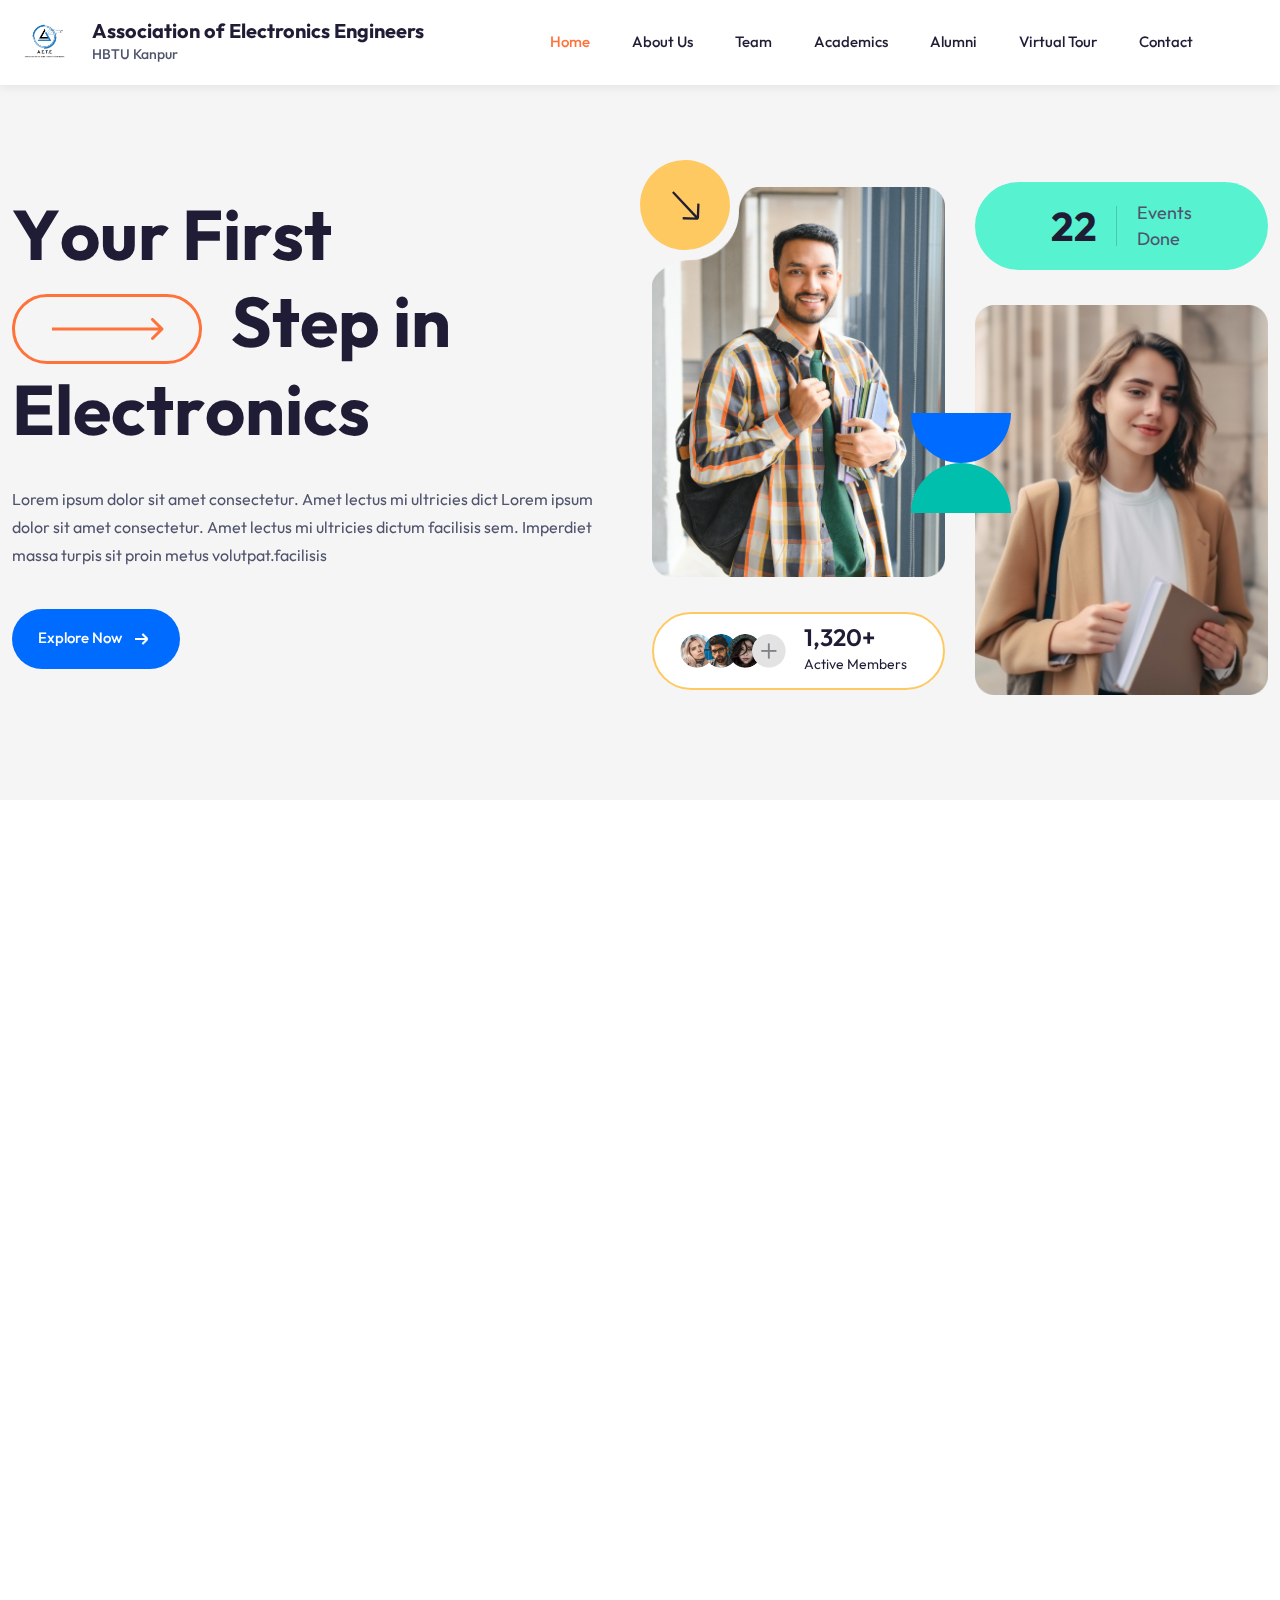
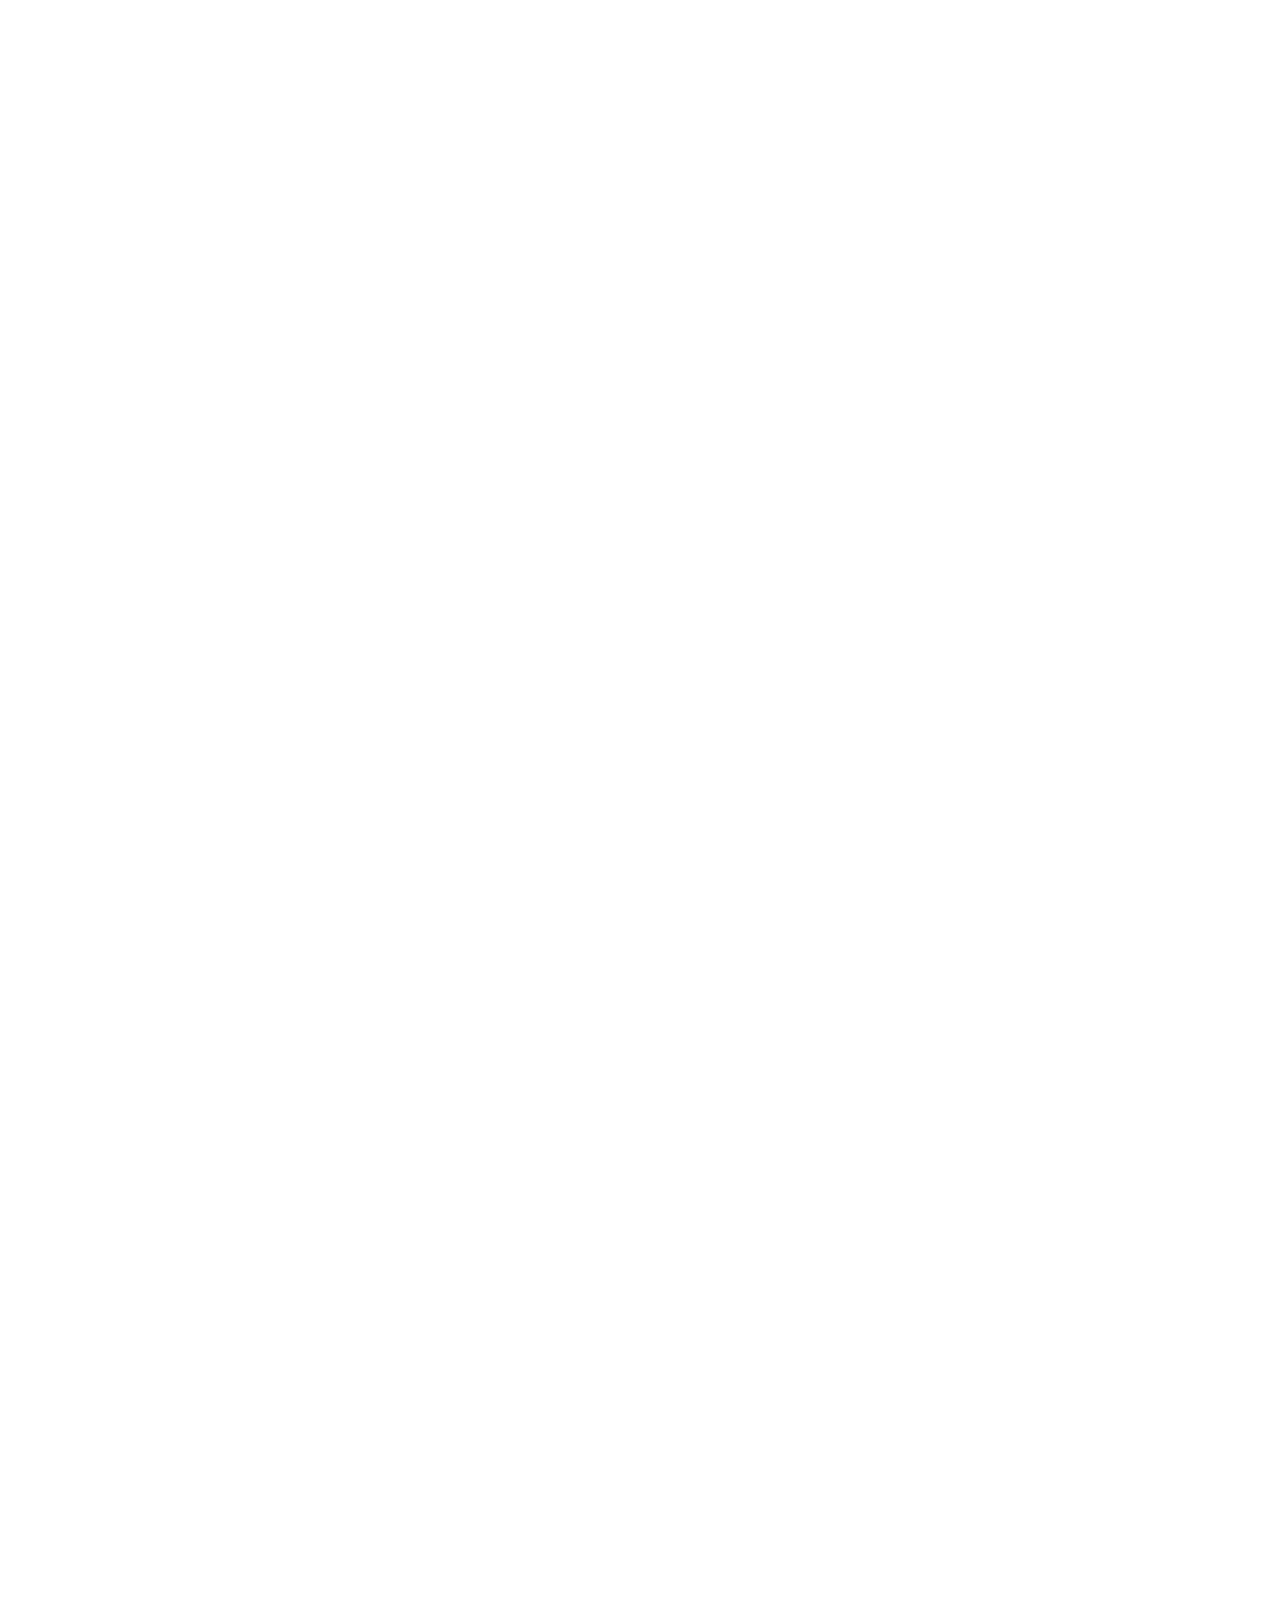
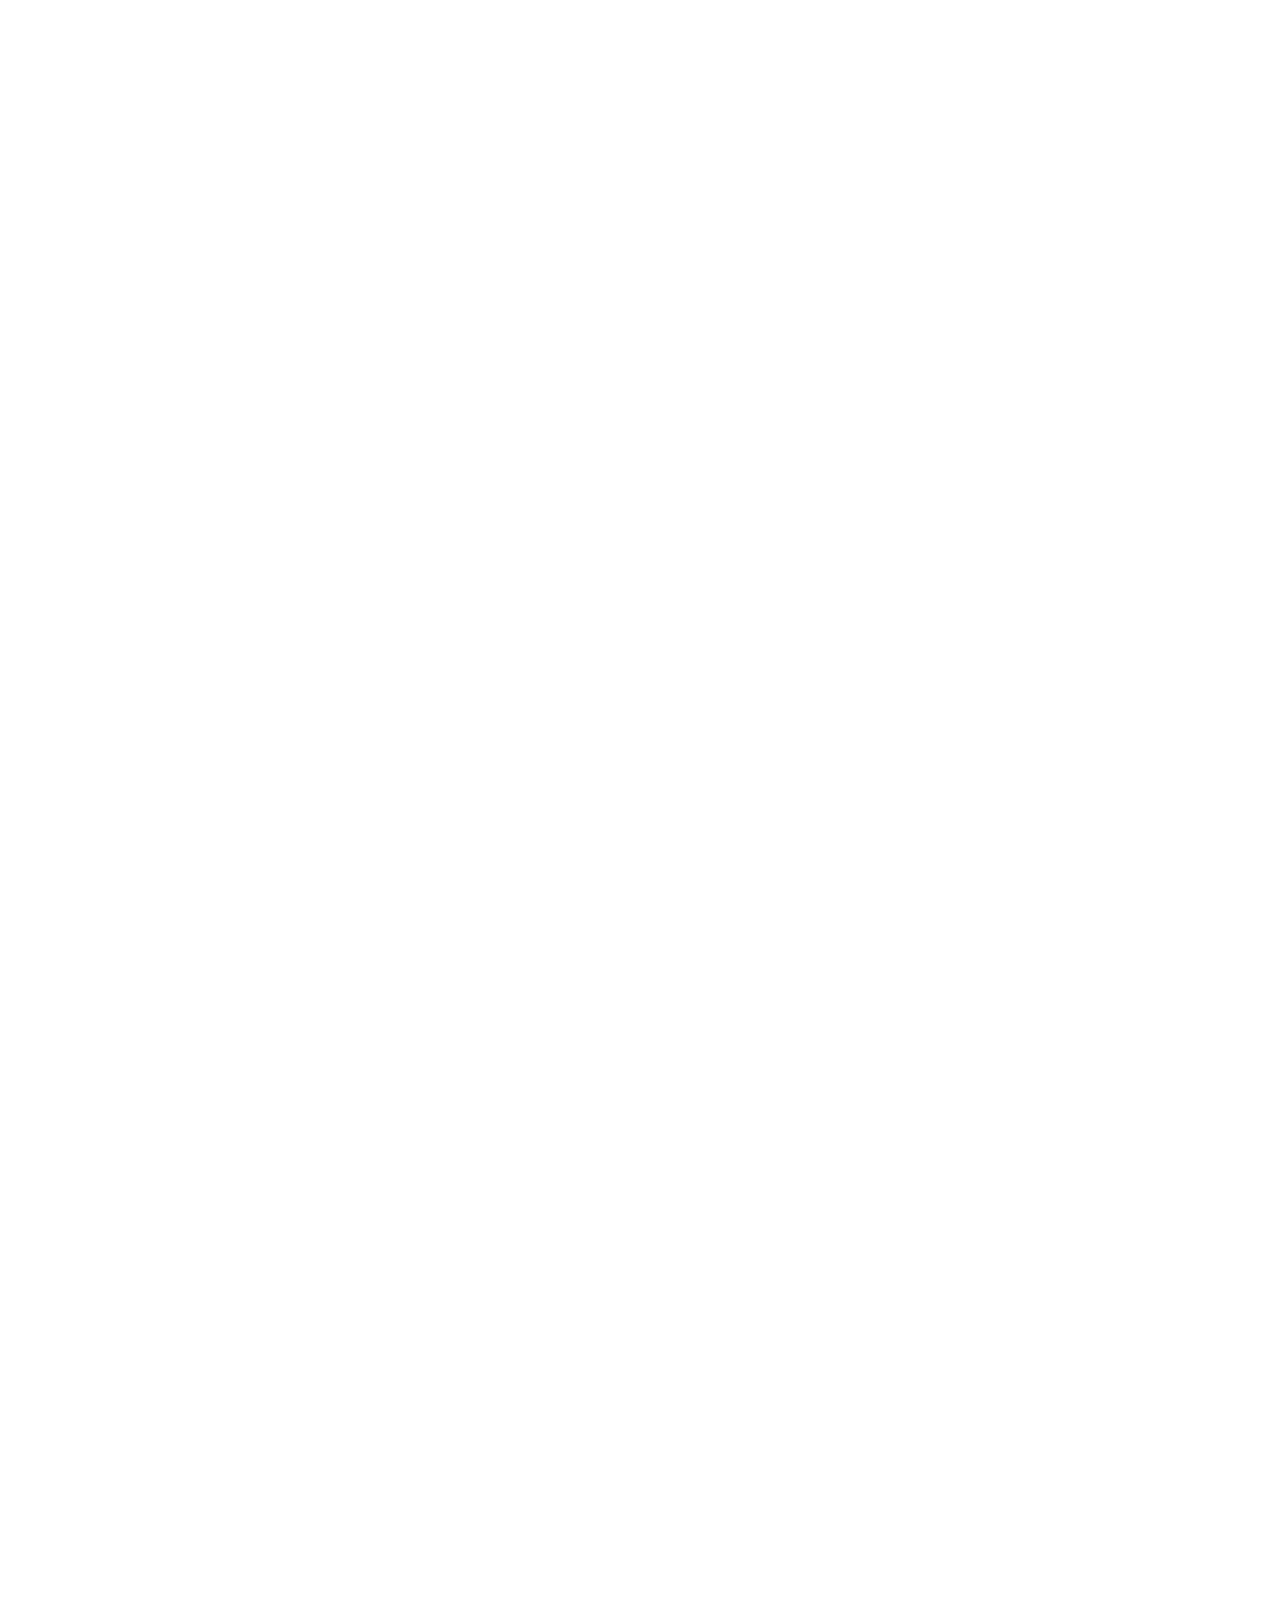
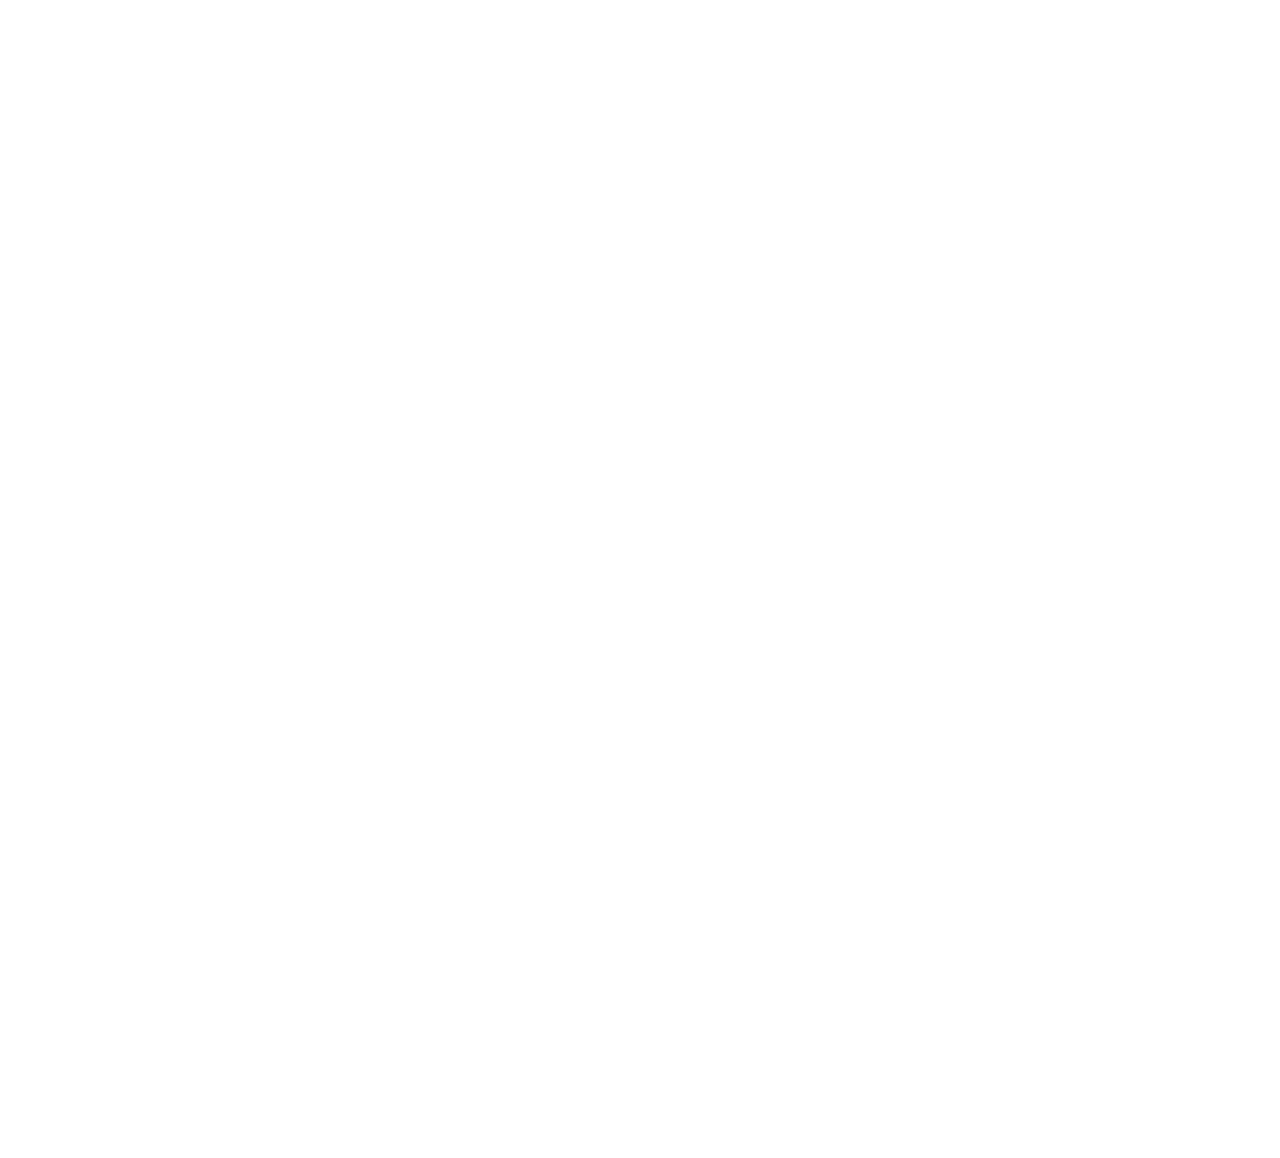
==== commit 7b1b70bf: "base template done" ====
--- a/index.html
+++ b/index.html
@@ -106,87 +106,39 @@
 
     <!-- Start Header Area -->
     <header class="ep-header position-relative section-bg-1">
-        <!-- Topbar -->
-        <div class="ep-topbar">
-            <div class="container ep-container">
-                <div class="row align-items-center">
-                    <div class="col-lg-2 col-6">
-                        <div class="ep-topbar__column">
-                            <div class="ep-logo">
-                                <a href="index.html">
-                                    <img src="images/logo-3.png" style="height:100px; width:100px;" alt="logo">
-                                </a>
-                            </div>
-                        </div>
-                    </div>
-                    <!-- <div class="col-lg-10 col-6">
-                    <div class="ep-topbar__column ep-topbar__column2">
-                      <a href="login.html" class="ep-header__account">
-                        <i class="fi fi-rr-user"></i>
-                        <div class="ep-header__account-info">
-                          <span>Sign In</span>
-                          <p>Account</p>
-                        </div>
-                      </a>
-                    </div>
-                  </div> -->
-                </div>
-            </div>
-        </div>
-        <!-- Header Middle -->
         <div id="active-sticky" class="ep-header__middle">
             <div class="container ep-container">
                 <div class="ep-header__inner">
-                    <div class="row align-items-center">
-                        <div class="col-lg-10 col-12">
-                            <nav class="ep-header__navigation">
-                                <ul class="ep-header__menu">
-                                    <li class="active">
-                                        <a href="#">Home
-                                        </a>
-                                    </li>
-                                    <li>
-                                        <a href="#">About Us
-                                        </a>
-                                    </li>
-                                    <li>
-                                        <a href="team.html">Team
-                                        </a>
-                                    </li>
-                                    <li>
-                                        <a href="#">Academics
-                                        </a>
-                                    </li>
-                                    <li>
-                                        <a href="#">Alumini
-                                        </a>
-                                    </li>
-                                    <li>
-                                        <a href="#">Virtual Tour
-                                        </a>
-                                    </li>
-                                    <li>
-                                        <a href="#">Contact Us </a>
-                                    </li>
-                                </ul>
-                            </nav>
+                    <!-- Left: Organization name -->
+                    <div class="ep-org-title">
+                        <a href="index.html" class="ep-header-logo">
+                            <img src="images/logo-3.png" alt="logo">
+                        </a>
+                        <div class="ep-header-text">
+                            <h1>Association of Electronics Engineers</h1>
+                            <span>HBTU Kanpur</span>
                         </div>
-                        <div class="col-lg-12 col-xl-2 col-12">
-                            <div class="ep-topbar__column ep-topbar__column2">
-                                <a href="#" class="ep-header__account">
-                                    <i class="fi fi-rr-user"></i>
-                                    <div class="ep-header__account-info">
-                                        <p>Sign In</p>
-                                    </div>
-                                </a>
-                                <button type="button" class="mobile-menu-offcanvas-toggler" data-bs-toggle="modal" data-bs-target="#offcanvas-modal">
-                                  <span class="line"></span>
-                                  <span class="line"></span>
-                                  <span class="line"></span>
-                                </button>
-                            </div>
-                        </div>
-                    </div>
+                    </div>
+                    
+                    <!-- Center: Navigation menu -->
+                    <nav class="ep-header__navigation">
+                        <ul class="ep-header__menu">
+                            <li class="active"><a href="#">Home</a></li>
+                            <li><a href="#">About Us</a></li>
+                            <li><a href="team.html">Team</a></li>
+                            <li><a href="#">Academics</a></li>
+                            <li><a href="#">Alumni</a></li>
+                            <li><a href="#">Virtual Tour</a></li>
+                            <li><a href="#">Contact</a></li>
+                        </ul>
+                    </nav>
+                    
+                    <!-- Right: Mobile menu button -->
+                    <button type="button" class="mobile-menu-toggler" data-bs-toggle="modal" data-bs-target="#offcanvas-modal">
+                        <span class="line"></span>
+                        <span class="line"></span>
+                        <span class="line"></span>
+                    </button>
                 </div>
             </div>
         </div>
@@ -1086,8 +1038,7 @@
   <script src="js/backToTop.js"></script>
   <!-- Main JS -->
   <script src="js/active.js"></script>
-
-
+  <!-- Header Scroll JS -->
+  <script src="js/header-scroll.js"></script>
 </body>
-
 </html>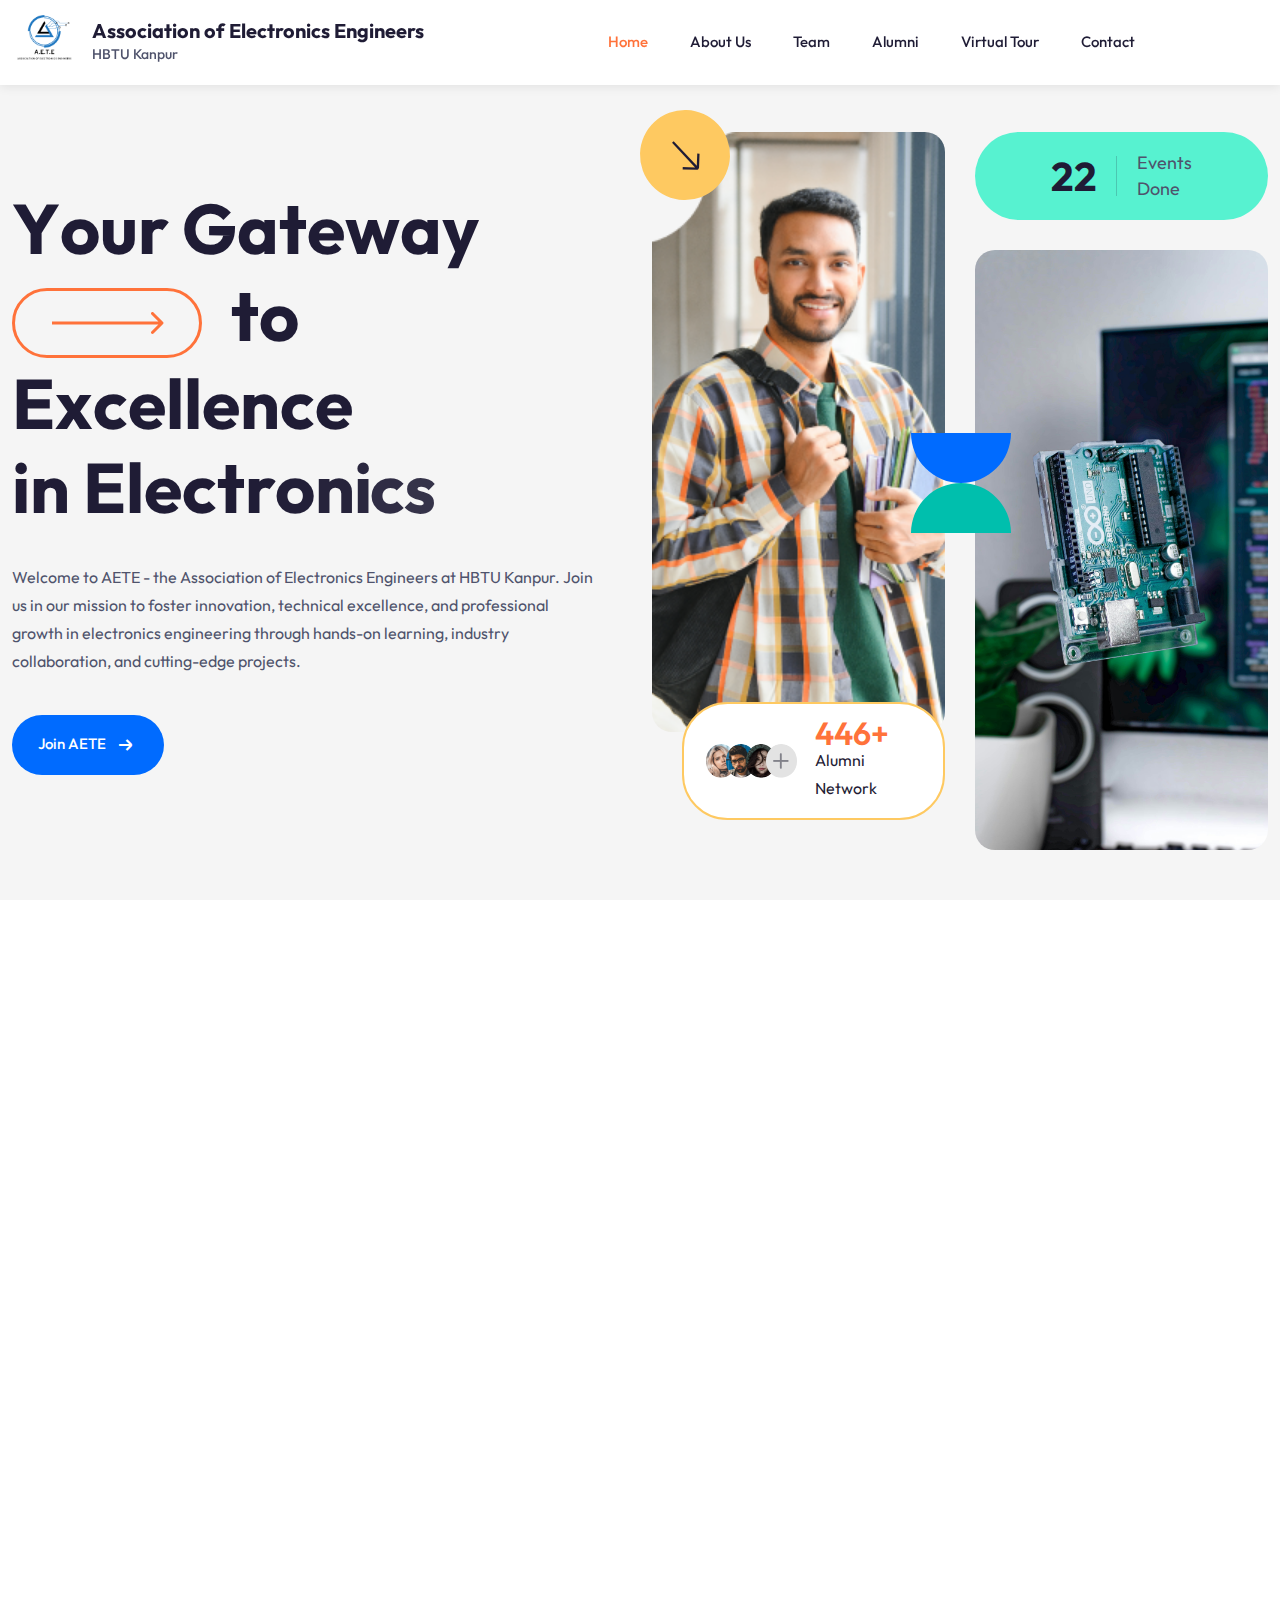
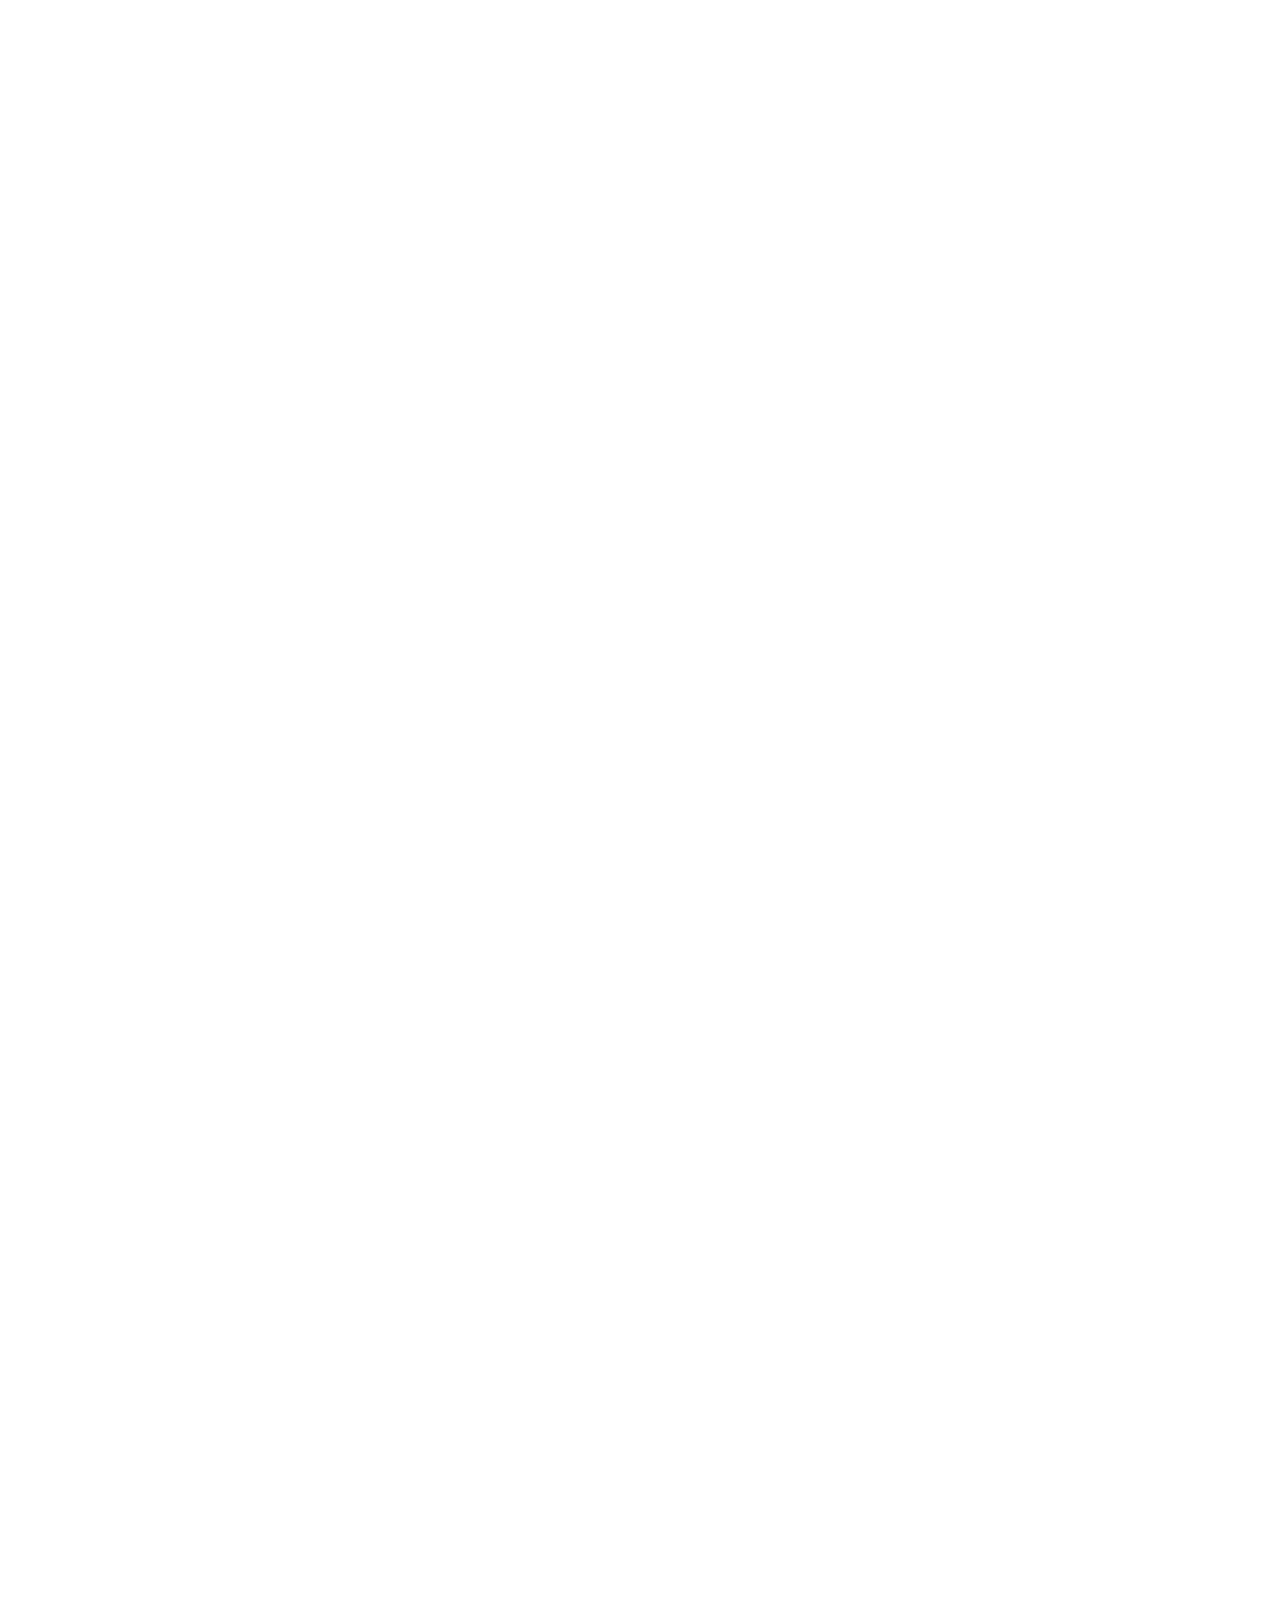
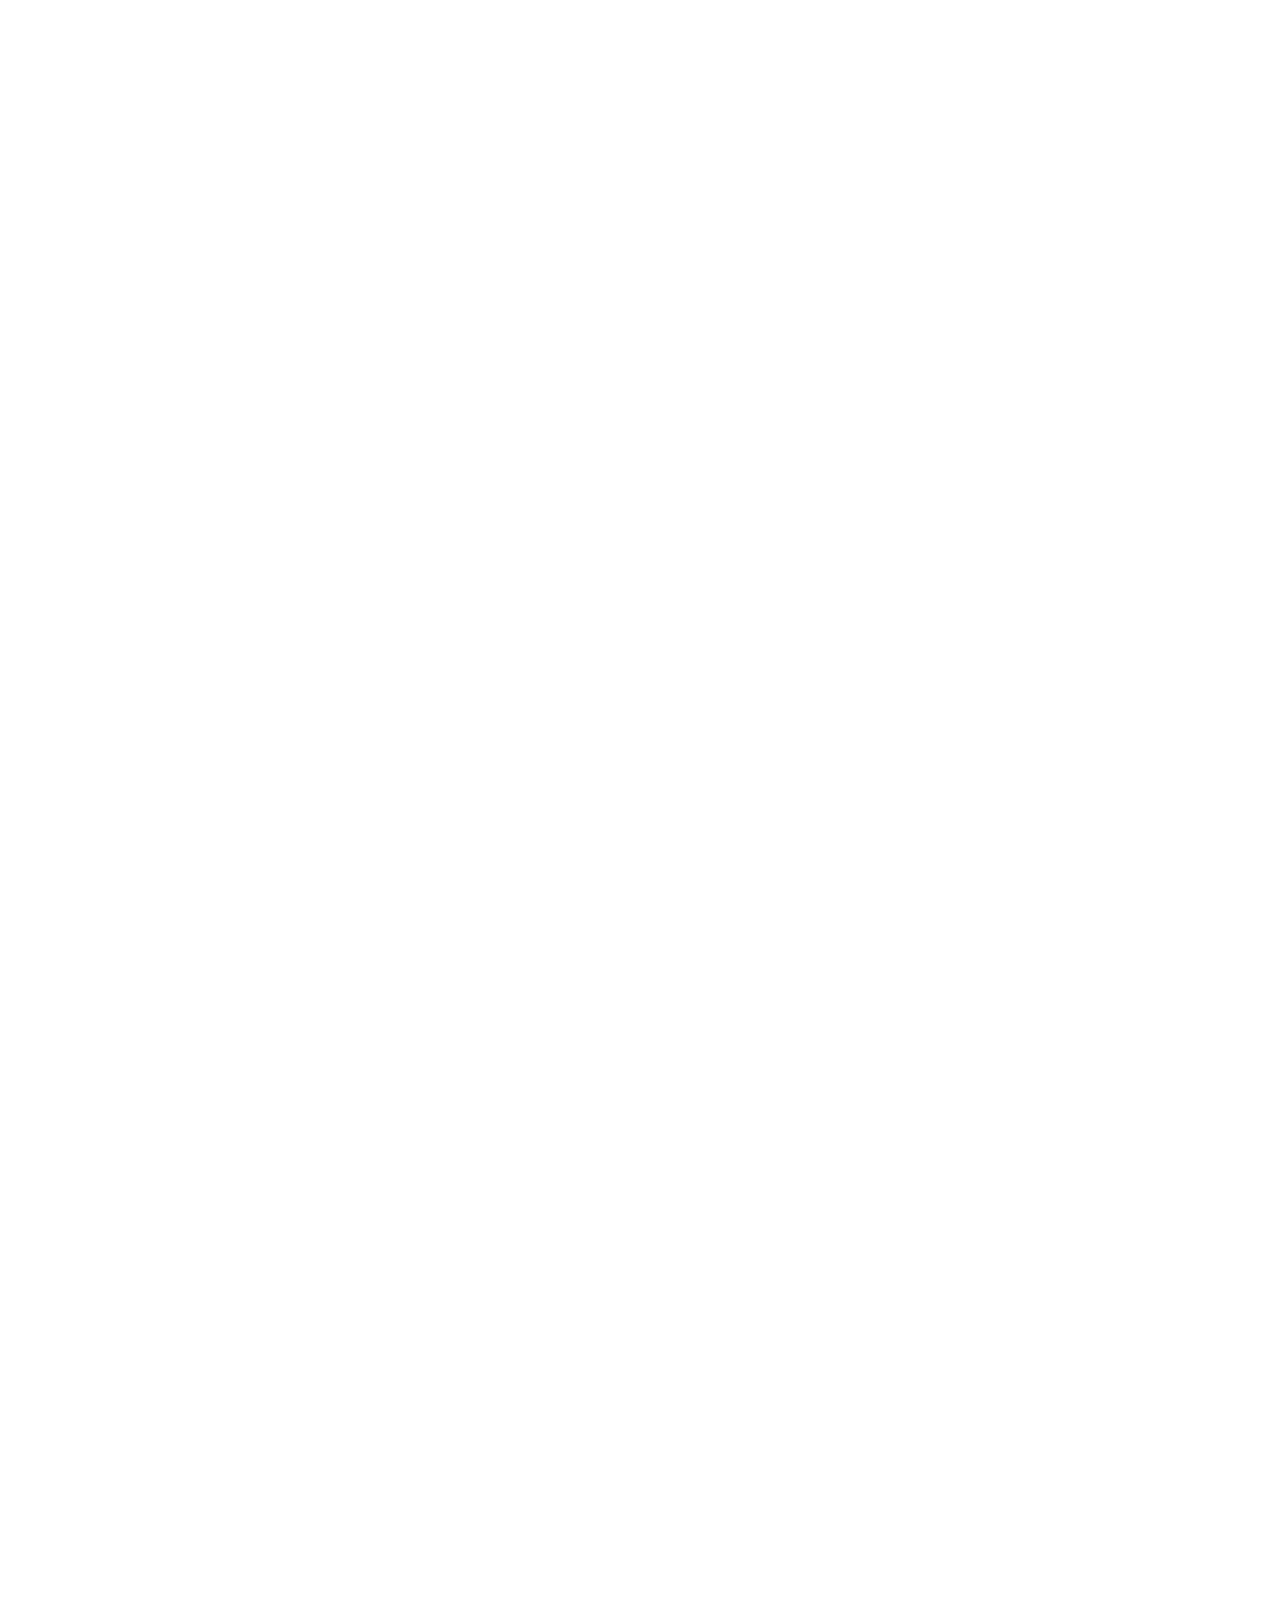
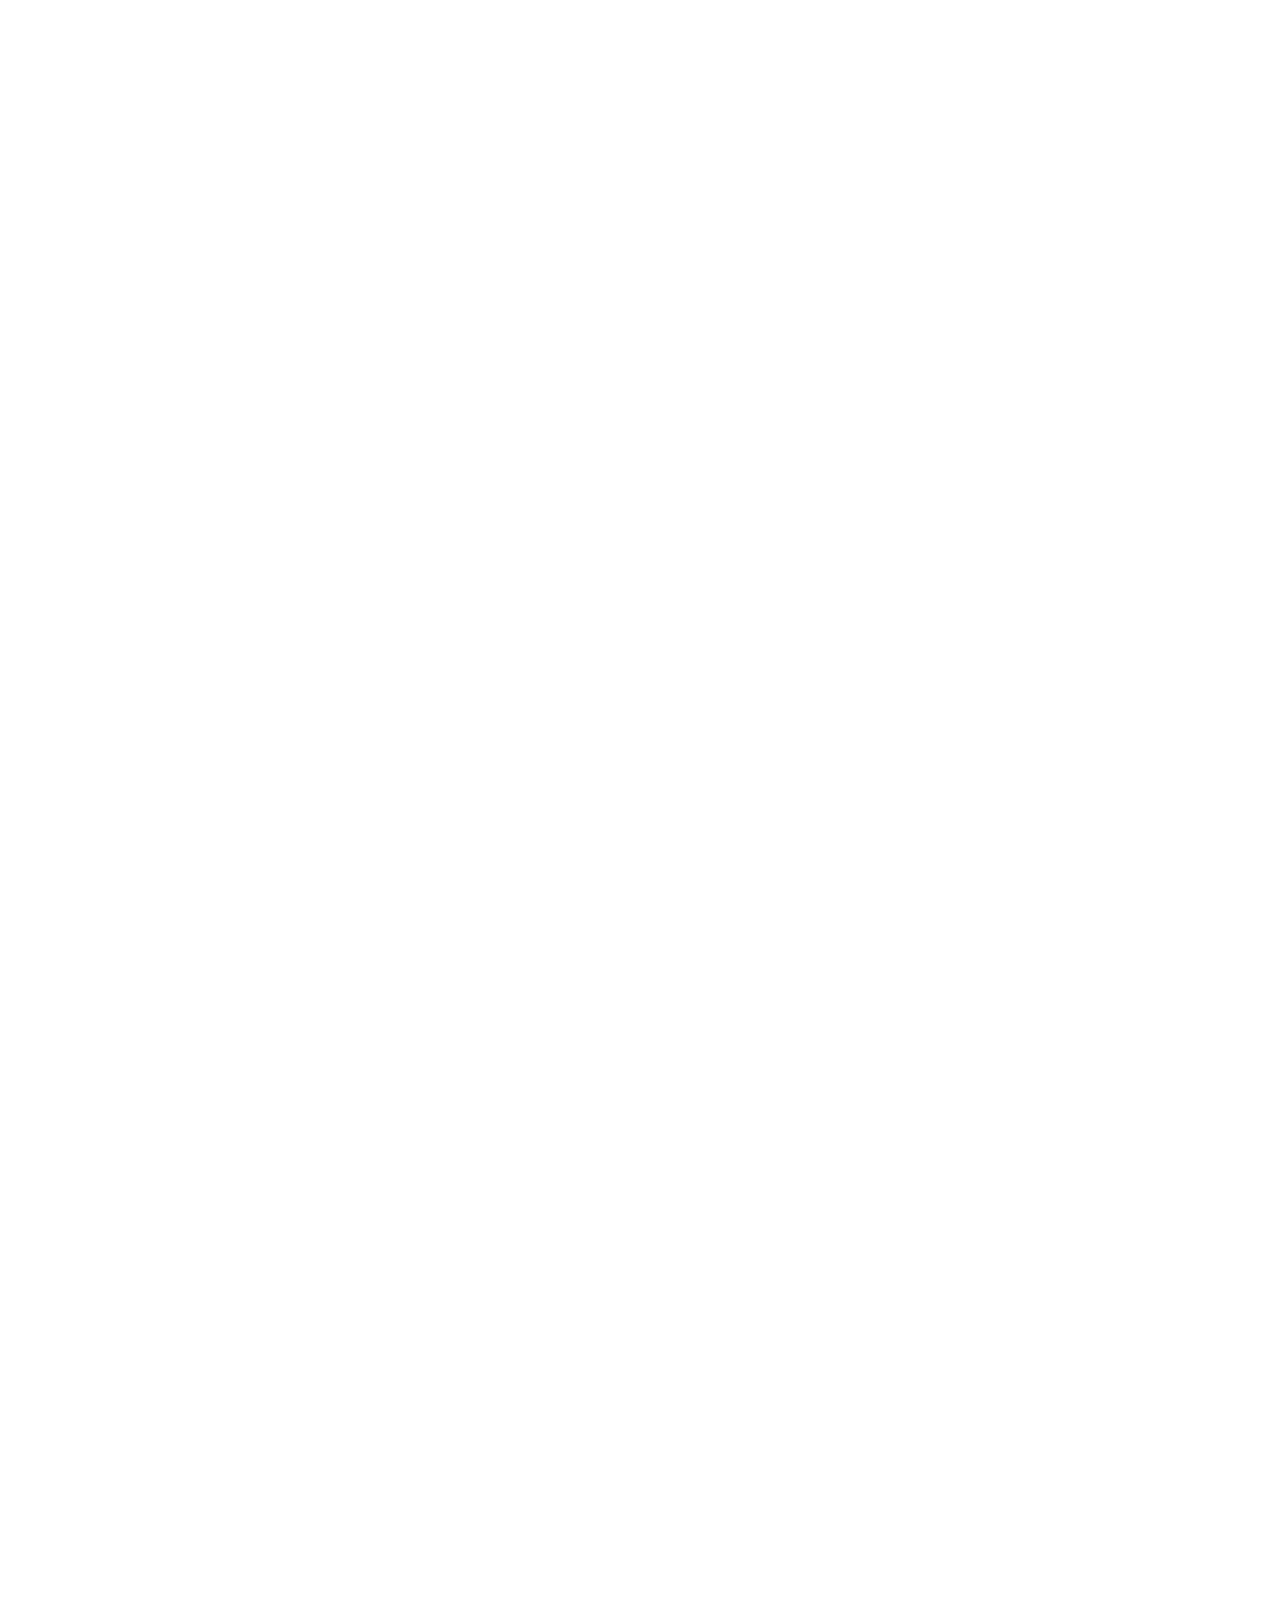
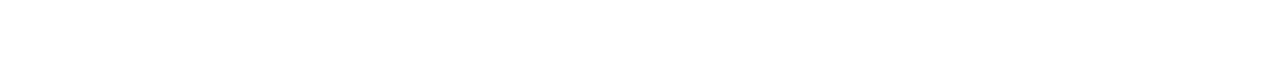
==== commit b9b9faa6: "Release v1.0" ====
--- a/index.html
+++ b/index.html
@@ -1,20 +1,68 @@
 <!DOCTYPE html>
-<html class="no-js" lang="ZXX">
+<html class="no-js" lang="en">
 
 <head>
     <!-- Meta Tags -->
     <meta charset="UTF-8">
     <meta http-equiv="X-UA-Compatible" content="IE=edge">
     <meta name="viewport" content="width=device-width, initial-scale=1, shrink-to-fit=no">
-    <meta name="robots" content="all">
-    <meta name="keywords"
-        content="online learning, education, e-learning, courses, tutorials, educational resources, skill development, career enhancement">
+    
+    <!-- Primary Meta Tags -->
+    <meta name="title" content="AETE - Association of Electronics Engineers | HBTU Kanpur">
+    <meta name="description" content="Official website of AETE (Association of Electronics Engineers) at HBTU Kanpur. Join the premier technical society for electronics engineering students. Discover workshops, events, projects, and networking opportunities.">
+    <meta name="keywords" content="AETE, Association of Electronics Engineers, HBTU Kanpur, electronics engineering, technical society, engineering students, HBTU electronics department, electronics workshops, technical events, engineering projects, HBTU student organization">
+    <meta name="author" content="AETE Web Development Team">
+    <meta name="robots" content="index, follow">
+
+    <!-- Open Graph / Facebook -->
+    <meta property="og:type" content="website">
+    <meta property="og:url" content="https://aete.hbtu.ac.in/">
+    <meta property="og:title" content="AETE - Association of Electronics Engineers | HBTU Kanpur">
+    <meta property="og:description" content="Official website of AETE (Association of Electronics Engineers) at HBTU Kanpur. Join the premier technical society for electronics engineering students.">
+    <meta property="og:image" content="images/logo-3.png">
+
+    <!-- Twitter -->
+    <meta property="twitter:card" content="summary_large_image">
+    <meta property="twitter:url" content="https://aete.hbtu.ac.in/">
+    <meta property="twitter:title" content="AETE - Association of Electronics Engineers | HBTU Kanpur">
+    <meta property="twitter:description" content="Official website of AETE (Association of Electronics Engineers) at HBTU Kanpur. Join the premier technical society for electronics engineering students.">
+    <meta property="twitter:image" content="images/logo-3.png">
 
     <!-- Favicon -->
     <link rel="icon" type="image/x-icon" href="images/logo-3.png">
+    <link rel="apple-touch-icon" href="images/logo-3.png">
 
     <!-- Site Title -->
-    <title>AETE | HBTU Kanpur</title>
+    <title>AETE - Association of Electronics Engineers | HBTU Kanpur</title>
+
+    <!-- Structured Data -->
+    <script type="application/ld+json">
+    {
+      "@context": "https://schema.org",
+      "@type": "Organization",
+      "name": "Association of Electronics Engineers",
+      "alternateName": "AETE HBTU",
+      "url": "https://aete.hbtu.ac.in",
+      "logo": "images/logo-3.png",
+      "sameAs": [
+        "https://www.facebook.com/aetehbtu",
+        "https://twitter.com/aetehbtu",
+        "https://www.linkedin.com/company/aetehbtu",
+        "https://www.instagram.com/aete.hbtu"
+      ],
+      "address": {
+        "@type": "PostalAddress",
+        "streetAddress": "HBTU Kanpur",
+        "addressLocality": "Kanpur",
+        "addressRegion": "Uttar Pradesh",
+        "postalCode": "208002",
+        "addressCountry": "IN"
+      }
+    }
+    </script>
+
+    <!-- Canonical URL -->
+    <link rel="canonical" href="https://aete.hbtu.ac.in/">
 
     <!-- Bootstrap -->
     <link rel="stylesheet" href="css/bootstrap.min.css">
@@ -34,7 +82,7 @@
     <link rel="stylesheet" href="css/style.css">
 </head>
 
-<body class="ep-magic-cursor">
+<body class="ep-magic-cursor" itemscope itemtype="https://schema.org/WebPage">
 
     <!-- Start Preloader  -->
     <div id="preloader">
@@ -76,25 +124,22 @@
                     <nav id="offcanvas-menu" class="navigation offcanvas-menu">
                         <ul id="nav mobile-nav" class="list-none offcanvas-men-list">
                             <li>
-                                <a class="menu-arrow" href="javascript:void(0)">Home</a>
+                                <a class="menu-arrow" href="index.html">Home</a>
                             </li>
                             <li>
-                                <a class="menu-arrow" href="javascript:void(0)">About Us</a>
+                                <a class="menu-arrow" href="about.html">About Us</a>
                             </li>
                             <li>
-                                <a class="menu-arrow" href="javascript:void(0)">Team</a>
+                                <a class="menu-arrow" href="team.html">Team</a>
                             </li>
                             <li>
-                                <a class="menu-arrow" href="javascript:void(0)">Academics</a>
-                            </li>
-                            <li>
-                                <a class="menu-arrow" href="javascript:void(0)">Alumini</a>
+                                <a class="menu-arrow" href="javascript:void(0)">Alumni</a>
                             </li>
                             <li>
                                 <a class="menu-arrow" href="javascript:void(0)">Virtual Tour</a>
                             </li>
                             <li>
-                                <a href="#">Contact Us</a>
+                                <a href="contact.html">Contact Us</a>
                             </li>
                         </ul>
                     </nav>
@@ -124,12 +169,11 @@
                     <nav class="ep-header__navigation">
                         <ul class="ep-header__menu">
                             <li class="active"><a href="#">Home</a></li>
-                            <li><a href="#">About Us</a></li>
+                            <li><a href="about.html">About Us</a></li>
                             <li><a href="team.html">Team</a></li>
-                            <li><a href="#">Academics</a></li>
                             <li><a href="#">Alumni</a></li>
                             <li><a href="#">Virtual Tour</a></li>
-                            <li><a href="#">Contact</a></li>
+                            <li><a href="contact.html">Contact</a></li>
                         </ul>
                     </nav>
                     
@@ -155,167 +199,137 @@
               <div class="col-lg-12 col-xl-6 col-12">
                 <div class="ep-hero__content">
                   <h1 class="ep-hero__title ep-split-text left">
-                    Your First
+                    Your Gateway
                     <span>
                       <a class="ep-hero__hover-images position-relative" href="">
                         <img class="hover-img-1 wow fadeInLeft" data-wow-delay=".3s" data-wow-duration="1s"
                           src="images/text-arrow.svg" alt="arrow">
-                        <img class="hover-img-2" src="images/hover-img.jpg" alt="hover-img">
-                      </a>
-                      Step in
+                        <img class="hover-img-2" src="images/text-arrow.svg" alt="hover-img">
+                      </a>
+                      to Excellence
                     </span>
-                    Electronics
+                    in Electronics
                   </h1>
                   <p class="ep-hero__text">
-                    Lorem ipsum dolor sit amet consectetur. Amet lectus mi
-                    ultricies dict Lorem ipsum dolor sit amet consectetur.
-                    Amet lectus mi ultricies dictum facilisis sem. Imperdiet
-                    massa turpis sit proin metus volutpat.facilisis
+                    Welcome to AETE - the Association of Electronics Engineers at HBTU Kanpur. 
+                    Join us in our mission to foster innovation, technical excellence, and 
+                    professional growth in electronics engineering through hands-on learning, 
+                    industry collaboration, and cutting-edge projects.
                   </p>
                   <div class="ep-hero__btn">
-                    <a class=" ep-btn">Explore Now <i class="fi fi-rs-arrow-small-right"></i>
-                    </a>
+                    <a class="ep-btn">Join AETE <i class="fi fi-rs-arrow-small-right"></i></a>
                   </div>
                 </div>
               </div>
               <div class="col-lg-12 col-xl-6 col-12 order-top">
                 <div class="ep-hero__widget">
-                  <!-- Widget One  -->
-                  <div class="ep-hero__widget-column">
-                    <!-- Arrow Button -->
-                    <div class="ep-hero__widget-arrow ep-hobble">
-                      <a href="#" class="ep-hover-layer-2">
-                        <i class="fi fi-ss-arrow-up-right"></i>
-                      </a>
-                    </div>
-                    <!-- Image One -->
-                    <div class="ep-hero__widget-img">
-                      <img src="images/img-1.png" alt="hero-img">
-                    </div>
-                    <!-- Team Widget -->
-                    <div class="ep-hero__team">
-                      <div class="ep-hero__team-img">
-                        <ul class="ep-hero__team-img-list">
-                          <li>
-                            <img src="images/1.png" alt="team-img">
-                          </li>
-                          <li>
-                            <img src="images/2.png" alt="team-img">
-                          </li>
-                          <li>
-                            <img src="images/3.png" alt="team-img">
-                          </li>
-                          <li>
-                            <img src="images/4.png" alt="team-img">
-                          </li>
-                        </ul>
-                      </div>
-                      <div class="ep-hero__team-info">
-                        <h5><span class="counter">3,000</span>+</h5>
-                        <p>Active Members</p>
-                      </div>
-                    </div>
-                  </div>
-                  <!-- Shape Image -->
-                  <div class="ep-hero__shape updown-ani">
-                    <img src="images/shape.svg" alt="shape">
-                  </div>
-                  <!-- Widget Two  -->
-                  <div class="ep-hero__widget-column">
-                    <div class="ep-hero__course">
-                      <span class="counter">50</span>
-                      <p>Events<br>Done</p>
-                    </div>
-                    <!-- Image Two -->
-                    <div class="ep-hero__widget-img">
-                      <img src="images/img-2.png" alt="hero-img">
-                    </div>
-                  </div>
+                    <!-- Widget One  -->
+                    <div class="ep-hero__widget-column">
+                        <!-- Arrow Button -->
+                        <div class="ep-hero__widget-arrow ep-hobble">
+                            <a href="#" class="ep-hover-layer-2">
+                                <i class="fi fi-ss-arrow-up-right"></i>
+                            </a>
+                        </div>
+                        <!-- Image One -->
+                        <div class="ep-hero__widget-img">
+                            <img src="images/img-1.png" alt="hero-img">
+                        </div>
+                        <!-- Team Widget -->
+                        <div class="ep-hero__team">
+                            <div class="ep-hero__team-img">
+                                <ul class="ep-hero__team-img-list">
+                                    <li><img src="images/1.png" alt="team-img"></li>
+                                    <li><img src="images/2.png" alt="team-img"></li>
+                                    <li><img src="images/3.png" alt="team-img"></li>
+                                    <li><img src="images/4.png" alt="team-img"></li>
+                                </ul>
+                            </div>
+                            <div class="ep-hero__team-info">
+                                <h5><span class="counter">1000</span>+</h5>
+                                <p>Alumni Network</p>
+                            </div>
+                        </div>
+                    </div>
+                    <!-- Shape Image -->
+                    <div class="ep-hero__shape updown-ani">
+                        <img src="images/shape.svg" alt="shape">
+                    </div>
+                    <!-- Widget Two  -->
+                    <div class="ep-hero__widget-column">
+                        <div class="ep-hero__course">
+                            <span class="counter">50</span>
+                            <p>Events<br>Done</p>
+                        </div>
+                        <!-- Image Two -->
+                        <div class="ep-hero__widget-img">
+                            <img src="images/img-2.png" alt="hero-img">
+                        </div>
+                    </div>
                 </div>
               </div>
             </div>
           </div>
         </section>
-        <!-- End Start Hero Area -->
+        <!-- End Hero Area -->
 
         <!-- Start About Area -->
         <section class="ep-about ep-section section-gap position-relative">
-          <div class="ep-about__shape updown-ani">
-            <img src="images/circle-shape.svg" alt="circle-shape">
-          </div>
-          <div class="container ep-container">
-            <div class="row align-items-center">
-              <div class="col-lg-6 col-12">
-                <div class="ep-section__img position-relative">
-                  <div class="ep-section__img-shape rotate-ani">
-                    <img src="images/pattern-shape.svg" alt="pattern-shape">
-                  </div>
-                  <div class="ep-section__img-main">
-                    <img src="images/about-img.png" alt="about-img">
-                  </div>
-                  <div class="overview-card updown-ani">
-                    <div class="overview-card__icon">
-                      <img src="images/user.svg" alt="user-icon">
-                    </div>
-                    <div class="overview-card__info">
-                      <h4><span>2</span>k+</h4>
-                      <p>Enrolled Students</p>
-                    </div>
-                  </div>
-                </div>
-              </div>
-              <div class="col-lg-6 col-12">
-                <div class="ep-section__content">
-                  <div class="ep-section-head">
-                    <span class="ep-section-head__sm-title ep1-color">Know About Us</span>
-                    <h3 class="ep-section-head__big-title ep-split-text left">
-                      Unlocking the <span>Power</span> <br>
-                      of Community
-                    </h3>
-                    <p class="ep-section-head__text">
-                      Lorem, ipsum dolor sit amet consectetur adipisicing elit. Vel voluptatem ipsam veritatis! Dolorum
-                      recusandae quo consectetur iure possimus. Qui provident sequi saepe dolorem laudantium voluptatem
-                      aspernatur fugiat deserunt mollitia! Expedita.
-                    </p>
-                  </div>
-                  <div class="ep-section__widget">
-                    <div class="ep-feature-list">
-                      <div class="ep-feature-list__icon">
-                        <i class="fi fi-ss-check-circle"></i>
-                      </div>
-                      <div class="ep-feature-list__info">
-                        <h5>Content 1</h5>
-                        <p>
-                          Et purus duis sollicitudin dignissim habitant.
-                          Egestas nulla quis venenatis cras sed eu massa eu
-                          faucibus.
-                        </p>
-                      </div>
-                    </div>
-                    <div class="ep-feature-list">
-                      <div class="ep-feature-list__icon">
-                        <i class="fi fi-ss-check-circle"></i>
-                      </div>
-                      <div class="ep-feature-list__info">
-                        <h5>Content 2</h5>
-                        <p>
-                          Et purus duis sollicitudin dignissim habitant.
-                          Egestas nulla quis venenatis cras sed eu massa eu
-                          faucibus.
-                        </p>
-                      </div>
-                    </div>
-                  </div>
-                  <div class="ep-section__btn">
-                    <a href="" class="ep-btn border-btn">Read More <i class="fi fi-rs-arrow-small-right"></i>
-                    </a>
-                  </div>
-                </div>
-              </div>
-            </div>
-          </div>
+            <div class="ep-about__shape updown-ani">
+                <img src="images/circle-shape.svg" alt="circle-shape">
+            </div>
+            <div class="container ep-container">
+                <div class="row align-items-center">
+                    <div class="col-lg-6 col-12">
+                        <div class="ep-section__img position-relative">
+                            <div class="ep-section__img-shape rotate-ani">
+                                <img src="images/pattern-shape.svg" alt="pattern-shape">
+                            </div>
+                            <div class="ep-section__img-main">
+                                <img src="images/about-img.png" alt="about">
+                            </div>
+                            <div class="overview-card wow fadeInLeft" data-wow-delay=".4s" data-wow-duration="1s">
+                                <div class="overview-card__icon">
+                                    <img src="images/shape-1.svg" alt="shape">
+                                </div>
+                                <div class="overview-card__info">
+                                    <h4><span class="counter">35</span>+</h4>
+                                    <p>Years of Excellence</p>
+                                </div>
+                            </div>
+                        </div>
+                    </div>
+                    <div class="col-lg-6 col-12">
+                        <div class="ep-section__content">
+                            <span class="ep-section-title__subtitle wow fadeInUp" data-wow-delay=".2s"
+                                data-wow-duration="1s">About Us</span>
+                            <h2 class="ep-section-title__heading wow fadeInUp" data-wow-delay=".4s" data-wow-duration="1s">
+                                Empowering Future Electronics Engineers Since 1985
+                            </h2>
+                            <p class="ep-section__text wow fadeInUp" data-wow-delay=".6s" data-wow-duration="1s">
+                                The Association of Electronics Engineers (AETE) at HBTU Kanpur is a dynamic community dedicated 
+                                to fostering excellence in electronics engineering. Through workshops, seminars, and hands-on 
+                                projects, we create opportunities for students to develop technical skills and innovative solutions.
+                            </p>
+                            <div class="ep-section__img--style2 wow fadeInUp" data-wow-delay=".8s" data-wow-duration="1s">
+                                <div class="ep-section__widget--style2">
+                                    <ul class="ep-feature-list">
+                                        <li><i class="fi fi-rs-check"></i> Technical Workshops & Training</li>
+                                        <li><i class="fi fi-rs-check"></i> Industry Expert Sessions</li>
+                                        <li><i class="fi fi-rs-check"></i> Project Development Support</li>
+                                    </ul>
+                                    <ul class="ep-feature-list">
+                                        <li><i class="fi fi-rs-check"></i> Research Opportunities</li>
+                                        <li><i class="fi fi-rs-check"></i> Professional Networking</li>
+                                        <li><i class="fi fi-rs-check"></i> Career Development</li>
+                                    </ul>
+                                </div>
+                            </div>
+                        </div>
+                    </div>
+                </div>
+            </div>
         </section>
-        <!-- End Start About Area -->
 
         <!-- Start Category Area -->
         <section class="ep-category section-gap pt-0">
@@ -399,7 +413,7 @@
                     <img src="images/6.svg" alt="category-icon">
                   </div>
                   <div class="ep-category__info">
-                    <h3>Alumini</h3>
+                    <h3>Alumni</h3>
                   </div>
                 </a>
               </div>
@@ -520,15 +534,16 @@
                           <h2 class="accordion-header" id="headingOne">
                             <button class="accordion-button" type="button" data-bs-toggle="collapse"
                               data-bs-target="#collapseOne" aria-expanded="true" aria-controls="collapseOne">
-                              <span>01</span>What are the benefits of
-                              AETE Community?
+                              <span>01</span>What are the benefits of AETE Community?
                             </button>
                           </h2>
                           <div id="collapseOne" class="accordion-collapse collapse show" aria-labelledby="headingOne"
                             data-bs-parent="#accordionExample">
                             <div class="ep-faq__accordion-body">
                               <p class="ep-faq__accordion-text">
-                                Lorem ipsum dolor sit amet consectetur, adipisicing elit. Reiciendis, dolore?
+                                As an AETE member, you'll gain access to technical workshops, industry expert sessions, project mentorship, 
+                                networking opportunities with alumni, and hands-on experience with cutting-edge electronics projects. 
+                                You'll also be part of a vibrant community that enhances both academic and professional growth.
                               </p>
                             </div>
                           </div>
@@ -545,8 +560,9 @@
                             data-bs-parent="#accordionExample">
                             <div class="ep-faq__accordion-body">
                               <p class="ep-faq__accordion-text">
-                                Lorem ipsum dolor sit amet consectetur adipisicing elit. Qui amet architecto incidunt
-                                odio aut perferendis.
+                                AETE membership is open to all Electronics Engineering students at HBTU Kanpur. The registration process 
+                                opens at the beginning of each academic year. Simply fill out the membership form, pay the nominal 
+                                membership fee, and participate in the induction program to become an official member.
                               </p>
                             </div>
                           </div>
@@ -556,15 +572,57 @@
                           <h2 class="accordion-header" id="headingThree">
                             <button class="accordion-button collapsed" type="button" data-bs-toggle="collapse"
                               data-bs-target="#collapseThree" aria-expanded="false" aria-controls="collapseThree">
-                              <span>03</span>Can I get mentor support?
+                              <span>03</span>What kind of events does AETE organize?
                             </button>
                           </h2>
                           <div id="collapseThree" class="accordion-collapse collapse" aria-labelledby="headingThree"
                             data-bs-parent="#accordionExample">
                             <div class="ep-faq__accordion-body">
                               <p class="ep-faq__accordion-text">
-                                Lorem ipsum dolor sit amet, consectetur adipisicing elit. Cupiditate reiciendis nostrum
-                                quia cumque dicta blanditiis laborum porro unde!
+                                AETE organizes a wide range of events throughout the year, including technical workshops, 
+                                hackathons, industry expert talks, project exhibitions, alumni meets, and skill development 
+                                sessions. We also conduct regular hands-on training in circuit design, programming, and emerging 
+                                technologies.
+                              </p>
+                            </div>
+                          </div>
+                        </div>
+                        <!-- Single Faq -->
+                        <div class="ep-faq__accordion-item">
+                          <h2 class="accordion-header" id="headingFour">
+                            <button class="accordion-button collapsed" type="button" data-bs-toggle="collapse"
+                              data-bs-target="#collapseFour" aria-expanded="false" aria-controls="collapseFour">
+                              <span>04</span>Can I get mentorship support for my projects?
+                            </button>
+                          </h2>
+                          <div id="collapseFour" class="accordion-collapse collapse" aria-labelledby="headingFour"
+                            data-bs-parent="#accordionExample">
+                            <div class="ep-faq__accordion-body">
+                              <p class="ep-faq__accordion-text">
+                                Yes! AETE provides comprehensive mentorship support through our network of experienced seniors, 
+                                faculty advisors, and industry professionals. Whether you're working on academic projects, 
+                                competition entries, or personal innovations, our mentors will guide you through ideation, 
+                                implementation, and documentation.
+                              </p>
+                            </div>
+                          </div>
+                        </div>
+                        <!-- Single Faq -->
+                        <div class="ep-faq__accordion-item">
+                          <h2 class="accordion-header" id="headingFive">
+                            <button class="accordion-button collapsed" type="button" data-bs-toggle="collapse"
+                              data-bs-target="#collapseFive" aria-expanded="false" aria-controls="collapseFive">
+                              <span>05</span>How does AETE help with career development?
+                            </button>
+                          </h2>
+                          <div id="collapseFive" class="accordion-collapse collapse" aria-labelledby="headingFive"
+                            data-bs-parent="#accordionExample">
+                            <div class="ep-faq__accordion-body">
+                              <p class="ep-faq__accordion-text">
+                                AETE supports career development through various initiatives including resume building workshops, 
+                                mock interviews, industry connect sessions, and internship opportunities. Our strong alumni network 
+                                provides valuable insights into different career paths and helps members make informed decisions 
+                                about their professional journey.
                               </p>
                             </div>
                           </div>
@@ -588,27 +646,17 @@
                   <div class="ep-testimonial__item position-relative">
                     <div class="ep-testimonial__rattings">
                       <ul>
-                        <li>
-                          <i class="icofont-star"></i>
-                        </li>
-                        <li>
-                          <i class="icofont-star"></i>
-                        </li>
-                        <li>
-                          <i class="icofont-star"></i>
-                        </li>
-                        <li>
-                          <i class="icofont-star"></i>
-                        </li>
-                        <li>
-                          <i class="icofont-star off-color"></i>
-                        </li>
+                        <li><i class="icofont-star"></i></li>
+                        <li><i class="icofont-star"></i></li>
+                        <li><i class="icofont-star"></i></li>
+                        <li><i class="icofont-star"></i></li>
+                        <li><i class="icofont-star"></i></li>
                       </ul>
                     </div>
                     <p class="ep-testimonial__desc">
-                      Lorem ipsum dolor sit, amet consectetur adipisicing elit. Cumque minus illum minima cupiditate.
-                      Quasi tenetur eius molestiae odit quisquam, aliquam iste minus sint quod vitae, facilis,
-                      cupiditate perspiciatis?
+                      "AETE played a crucial role in shaping my career. The technical workshops and industry exposure 
+                      gave me a strong foundation. The leadership opportunities and project experience I gained as an 
+                      AETE member were invaluable during my job interviews and early career."
                     </p>
                     <div class="ep-testimonial__author">
                       <div class="ep-testimonial__author-img">
@@ -616,7 +664,7 @@
                       </div>
                       <div class="ep-testimonial__author-info">
                         <h5>Ajay Chauhan</h5>
-                        <p>CEO Of KEI Wires</p>
+                        <p>Senior Engineer, KEI Industries</p>
                       </div>
                     </div>
                     <div class="ep-testimonial__shape">
@@ -627,26 +675,17 @@
                   <div class="ep-testimonial__item position-relative">
                     <div class="ep-testimonial__rattings">
                       <ul>
-                        <li>
-                          <i class="icofont-star"></i>
-                        </li>
-                        <li>
-                          <i class="icofont-star"></i>
-                        </li>
-                        <li>
-                          <i class="icofont-star"></i>
-                        </li>
-                        <li>
-                          <i class="icofont-star"></i>
-                        </li>
-                        <li>
-                          <i class="icofont-star off-color"></i>
-                        </li>
+                        <li><i class="icofont-star"></i></li>
+                        <li><i class="icofont-star"></i></li>
+                        <li><i class="icofont-star"></i></li>
+                        <li><i class="icofont-star"></i></li>
+                        <li><i class="icofont-star"></i></li>
                       </ul>
                     </div>
                     <p class="ep-testimonial__desc">
-                      Lorem ipsum dolor sit amet consectetur adipisicing elit. Sed sequi porro corrupti ipsa animi
-                      eaque. Distinctio repellat enim nulla optio.
+                      "As a recruiter, I've always been impressed by AETE members. They demonstrate strong technical 
+                      skills and practical knowledge. The association's focus on hands-on learning and industry 
+                      collaboration produces well-rounded professionals ready for the challenges of the tech industry."
                     </p>
                     <div class="ep-testimonial__author">
                       <div class="ep-testimonial__author-img">
@@ -654,7 +693,7 @@
                       </div>
                       <div class="ep-testimonial__author-info">
                         <h5>Adarsh Singh</h5>
-                        <p>Samsung R&D, Noida</p>
+                        <p>Technical Lead, Samsung R&D</p>
                       </div>
                     </div>
                     <div class="ep-testimonial__shape">
@@ -665,27 +704,17 @@
                   <div class="ep-testimonial__item position-relative">
                     <div class="ep-testimonial__rattings">
                       <ul>
-                        <li>
-                          <i class="icofont-star"></i>
-                        </li>
-                        <li>
-                          <i class="icofont-star"></i>
-                        </li>
-                        <li>
-                          <i class="icofont-star"></i>
-                        </li>
-                        <li>
-                          <i class="icofont-star"></i>
-                        </li>
-                        <li>
-                          <i class="icofont-star off-color"></i>
-                        </li>
+                        <li><i class="icofont-star"></i></li>
+                        <li><i class="icofont-star"></i></li>
+                        <li><i class="icofont-star"></i></li>
+                        <li><i class="icofont-star"></i></li>
+                        <li><i class="icofont-star"></i></li>
                       </ul>
                     </div>
                     <p class="ep-testimonial__desc">
-                      Lorem ipsum dolor sit amet consectetur adipisicing elit. Reiciendis ratione atque optio provident
-                      ducimus voluptate facere quos perferendis quo, laudantium aliquam iure maiores expedita eaque
-                      excepturi cum accusantium!
+                      "AETE provides an excellent platform for budding electronics engineers. The mentorship program 
+                      and project opportunities helped me develop both technical and soft skills. The network I built 
+                      through AETE continues to be valuable in my professional journey."
                     </p>
                     <div class="ep-testimonial__author">
                       <div class="ep-testimonial__author-img">
@@ -693,7 +722,7 @@
                       </div>
                       <div class="ep-testimonial__author-info">
                         <h5>Yash Rastogi</h5>
-                        <p>SDS Global</p>
+                        <p>Project Manager, SDS Global</p>
                       </div>
                     </div>
                     <div class="ep-testimonial__shape">
@@ -704,35 +733,25 @@
                   <div class="ep-testimonial__item position-relative">
                     <div class="ep-testimonial__rattings">
                       <ul>
-                        <li>
-                          <i class="icofont-star"></i>
-                        </li>
-                        <li>
-                          <i class="icofont-star"></i>
-                        </li>
-                        <li>
-                          <i class="icofont-star"></i>
-                        </li>
-                        <li>
-                          <i class="icofont-star"></i>
-                        </li>
-                        <li>
-                          <i class="icofont-star off-color"></i>
-                        </li>
+                        <li><i class="icofont-star"></i></li>
+                        <li><i class="icofont-star"></i></li>
+                        <li><i class="icofont-star"></i></li>
+                        <li><i class="icofont-star"></i></li>
+                        <li><i class="icofont-star"></i></li>
                       </ul>
                     </div>
                     <p class="ep-testimonial__desc">
-                      Lorem ipsum dolor sit amet, consectetur adipisicing elit. Minus nobis at consectetur odit
-                      obcaecati asperiores nemo in aperiam ipsum inventore unde, labore ducimus dolorem iure esse
-                      delectus possimus eius optio?
+                      "Being part of AETE was a transformative experience. The association's focus on emerging 
+                      technologies and practical applications gave me a competitive edge. The leadership experience 
+                      I gained organizing technical events has been incredibly valuable in my current role."
                     </p>
                     <div class="ep-testimonial__author">
                       <div class="ep-testimonial__author-img">
                         <img src="images/author-2.png" alt="author-img">
                       </div>
                       <div class="ep-testimonial__author-info">
-                        <h5>Raju Rastogi</h5>
-                        <p>Photokonic</p>
+                        <h5>Rajeev Kumar</h5>
+                        <p>R&D Engineer, Photokonic Labs</p>
                       </div>
                     </div>
                     <div class="ep-testimonial__shape">
@@ -848,7 +867,7 @@
                     </div>
                     <div class="ep-blog__content">
                       <a href="" class="ep-blog__title">
-                        <h5>Alumini Meet</h5>
+                        <h5>Alumni Meet</h5>
                       </a>
                     </div>
                   </div>
@@ -912,7 +931,7 @@
                       <a href="#">Testimonial</a>
                     </li>
                     <li>
-                      <a href="#">About Us</a>
+                      <a href="about.html">About Us</a>
                     </li>
                     <li>
                       <a href="#">Contact Us</a>
--- a/css/style.css
+++ b/css/style.css
@@ -22,3 +22,127 @@
 @import "error.css";
 @import "mobile-menu.css";
 @import "footer.css";
+
+.ep-contact {
+    padding-top: 100px; /* Add space after navbar */
+}
+
+/* Contact Page Styles */
+.ep-contact__form {
+    padding: 40px;
+    background: var(--ep-white-color);
+    border-radius: 10px;
+    box-shadow: 0px 0px 60px 0px rgba(0, 0, 0, 0.05);
+}
+
+.ep-contact__form-mini .ep-btn {
+    background: var(--ep-primary-color-2) !important; /* Orange color */
+    color: var(--ep-white-color);
+    transition: all 0.3s ease;
+}
+
+.ep-contact__form-mini .ep-btn:hover {
+    background: var(--ep-primary-color-5) !important;
+}
+
+.ep-contact__form .form-group {
+    margin-bottom: 20px;
+}
+
+.ep-contact__form .form-control {
+    height: 55px;
+    border: 1px solid var(--ep-border-color);
+    border-radius: 8px;
+    padding: 0 20px;
+    font-size: 15px;
+}
+
+.ep-contact__form textarea.form-control {
+    height: auto;
+    padding: 15px 20px;
+}
+
+.ep-contact__info {
+    padding-left: 50px;
+}
+
+.ep-contact__info-item {
+    display: flex;
+    align-items: flex-start;
+    gap: 20px;
+    margin-bottom: 30px;
+}
+
+.ep-contact__info-item i {
+    font-size: 24px;
+    color: var(--ep-primary-color-5);
+    width: 50px;
+    height: 50px;
+    background: rgba(var(--ep-primary-rgb), 0.1);
+    border-radius: 50%;
+    display: flex;
+    align-items: center;
+    justify-content: center;
+}
+
+.ep-contact__info-item h5 {
+    font-size: 20px;
+    margin-bottom: 5px;
+}
+
+.ep-contact__info-item p {
+    margin: 0;
+    color: var(--ep-paragraph-color);
+}
+
+.ep-contact__map {
+    position: relative;
+    z-index: 1;
+    background: var(--ep-white-color);
+    border-radius: 10px;
+    box-shadow: 0px 0px 60px 0px rgba(0, 0, 0, 0.05);
+    overflow: hidden;
+    margin-top: 40px; /* Add space after section title */
+}
+
+.ep-contact__map iframe {
+    border: none;
+    display: block;
+}
+
+.ep-section-head {
+    position: relative;
+    z-index: 2;
+}
+
+@media only screen and (max-width: 991px) {
+    .ep-contact__info {
+        padding-left: 0;
+        margin-top: 40px;
+    }
+}
+
+.ep-btn--orange {
+    background: var(--ep-primary-color-2);
+    color: var(--ep-white-color);
+    padding: 15px 30px;
+    border-radius: 8px;
+    transition: all 0.3s ease;
+}
+
+.ep-btn--orange:hover {
+    background: var(--ep-primary-color-5);
+    color: var(--ep-white-color);
+}
+
+.mb-5 {
+    margin-bottom: 3rem;
+}
+
+.w-100 {
+    width: 100%;
+}
+
+.text-center {
+    text-align: center;
+}
